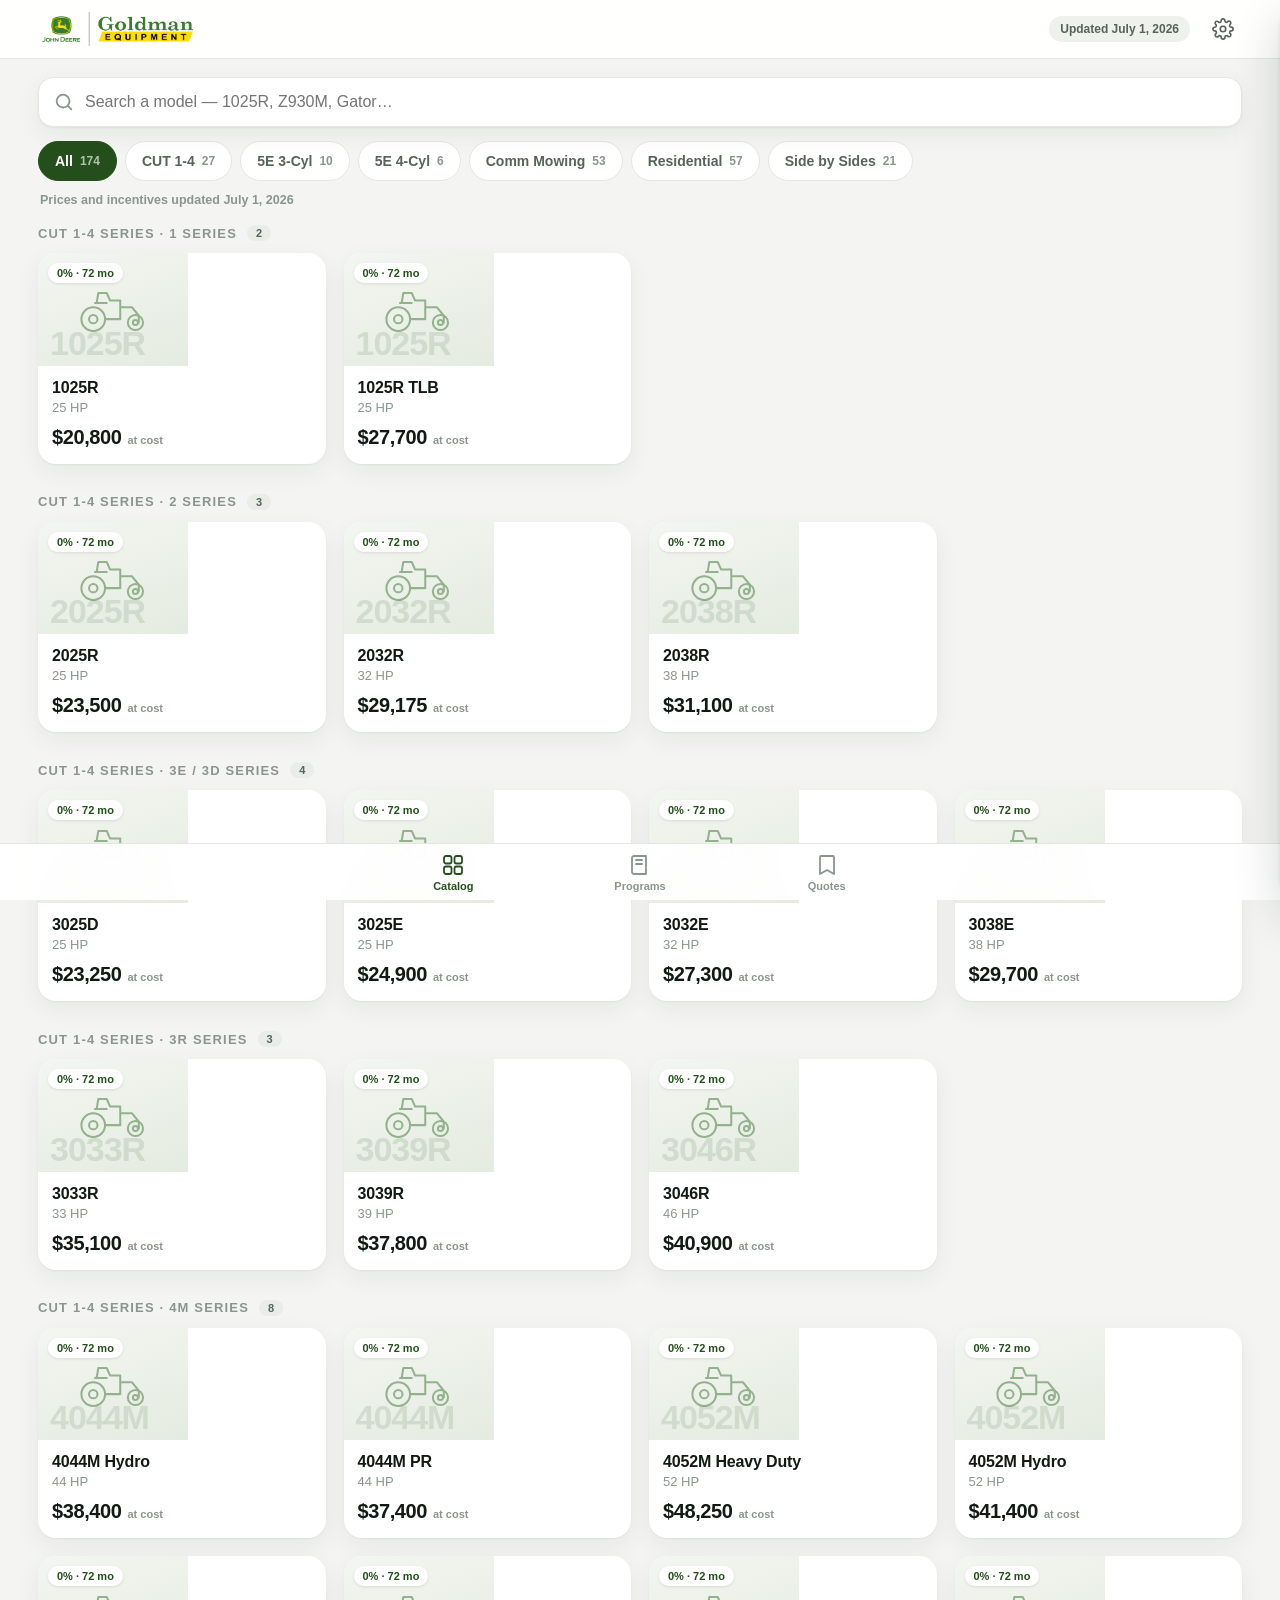
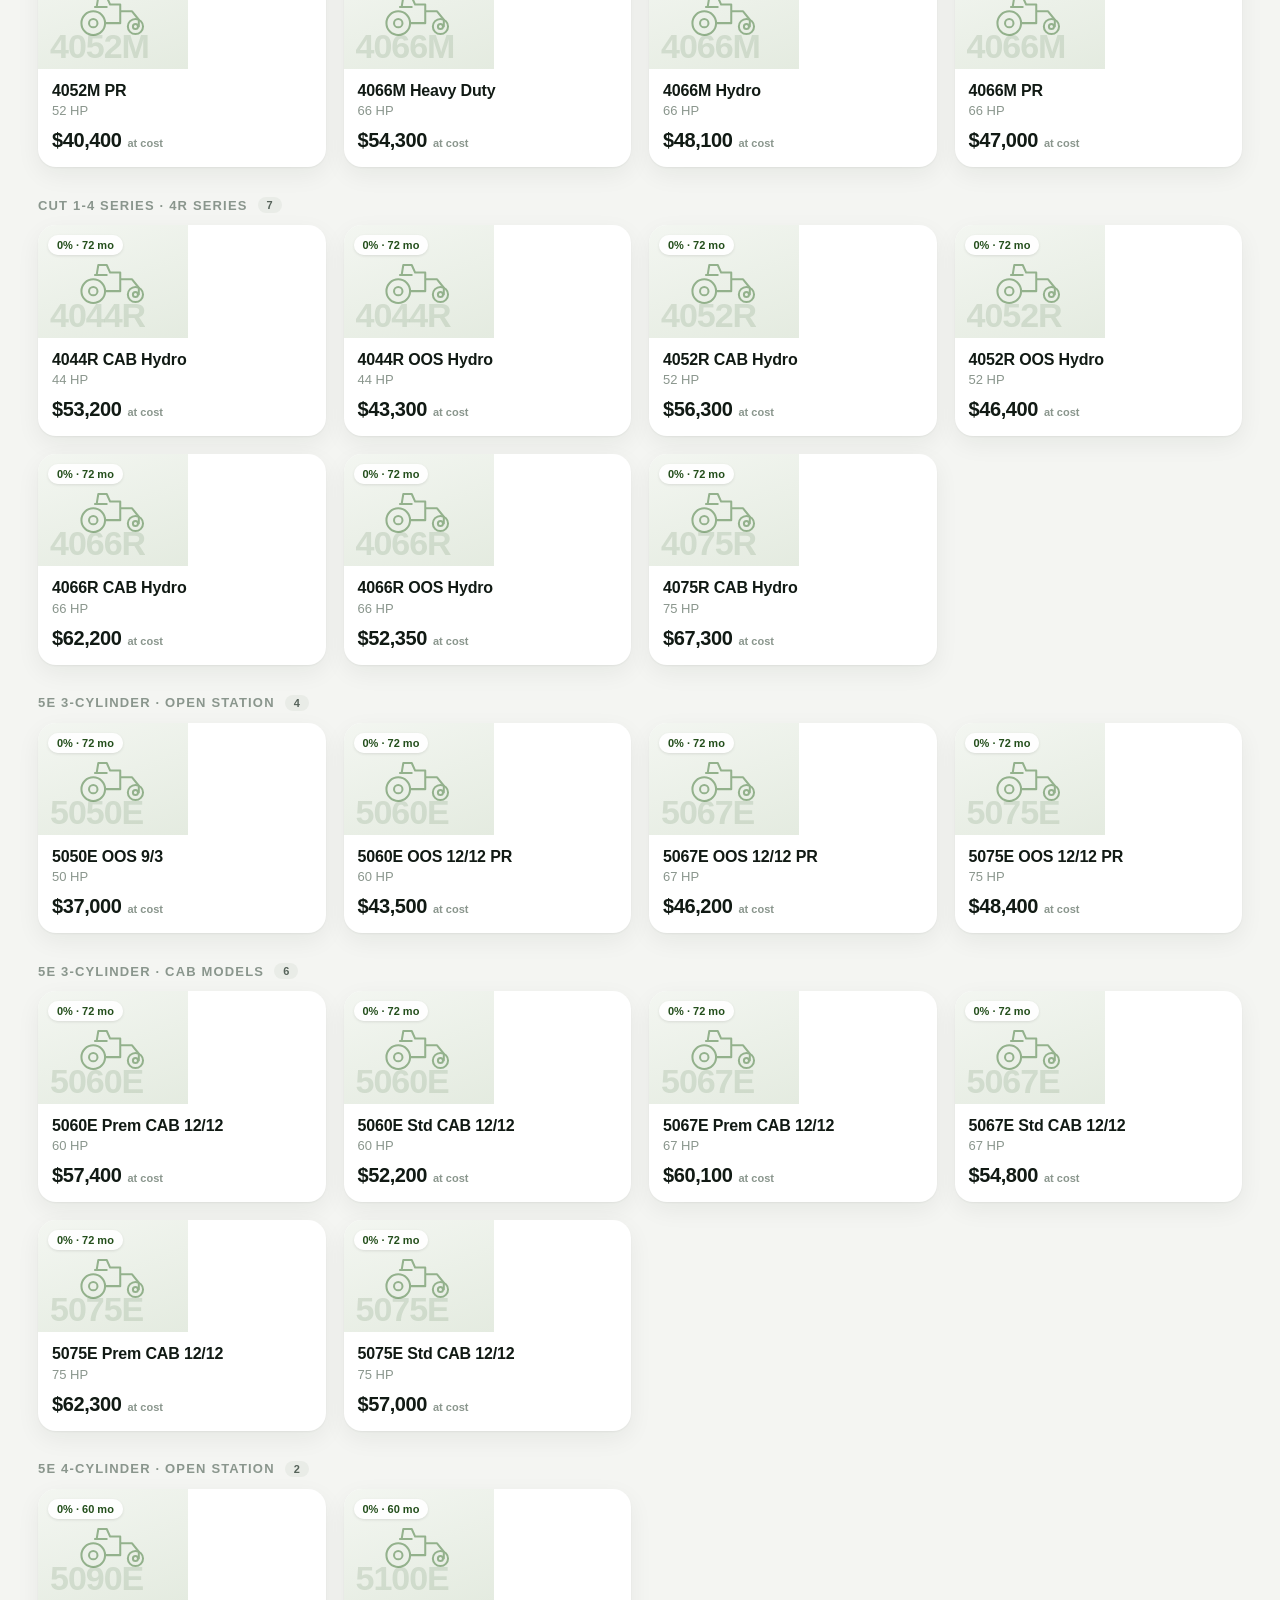
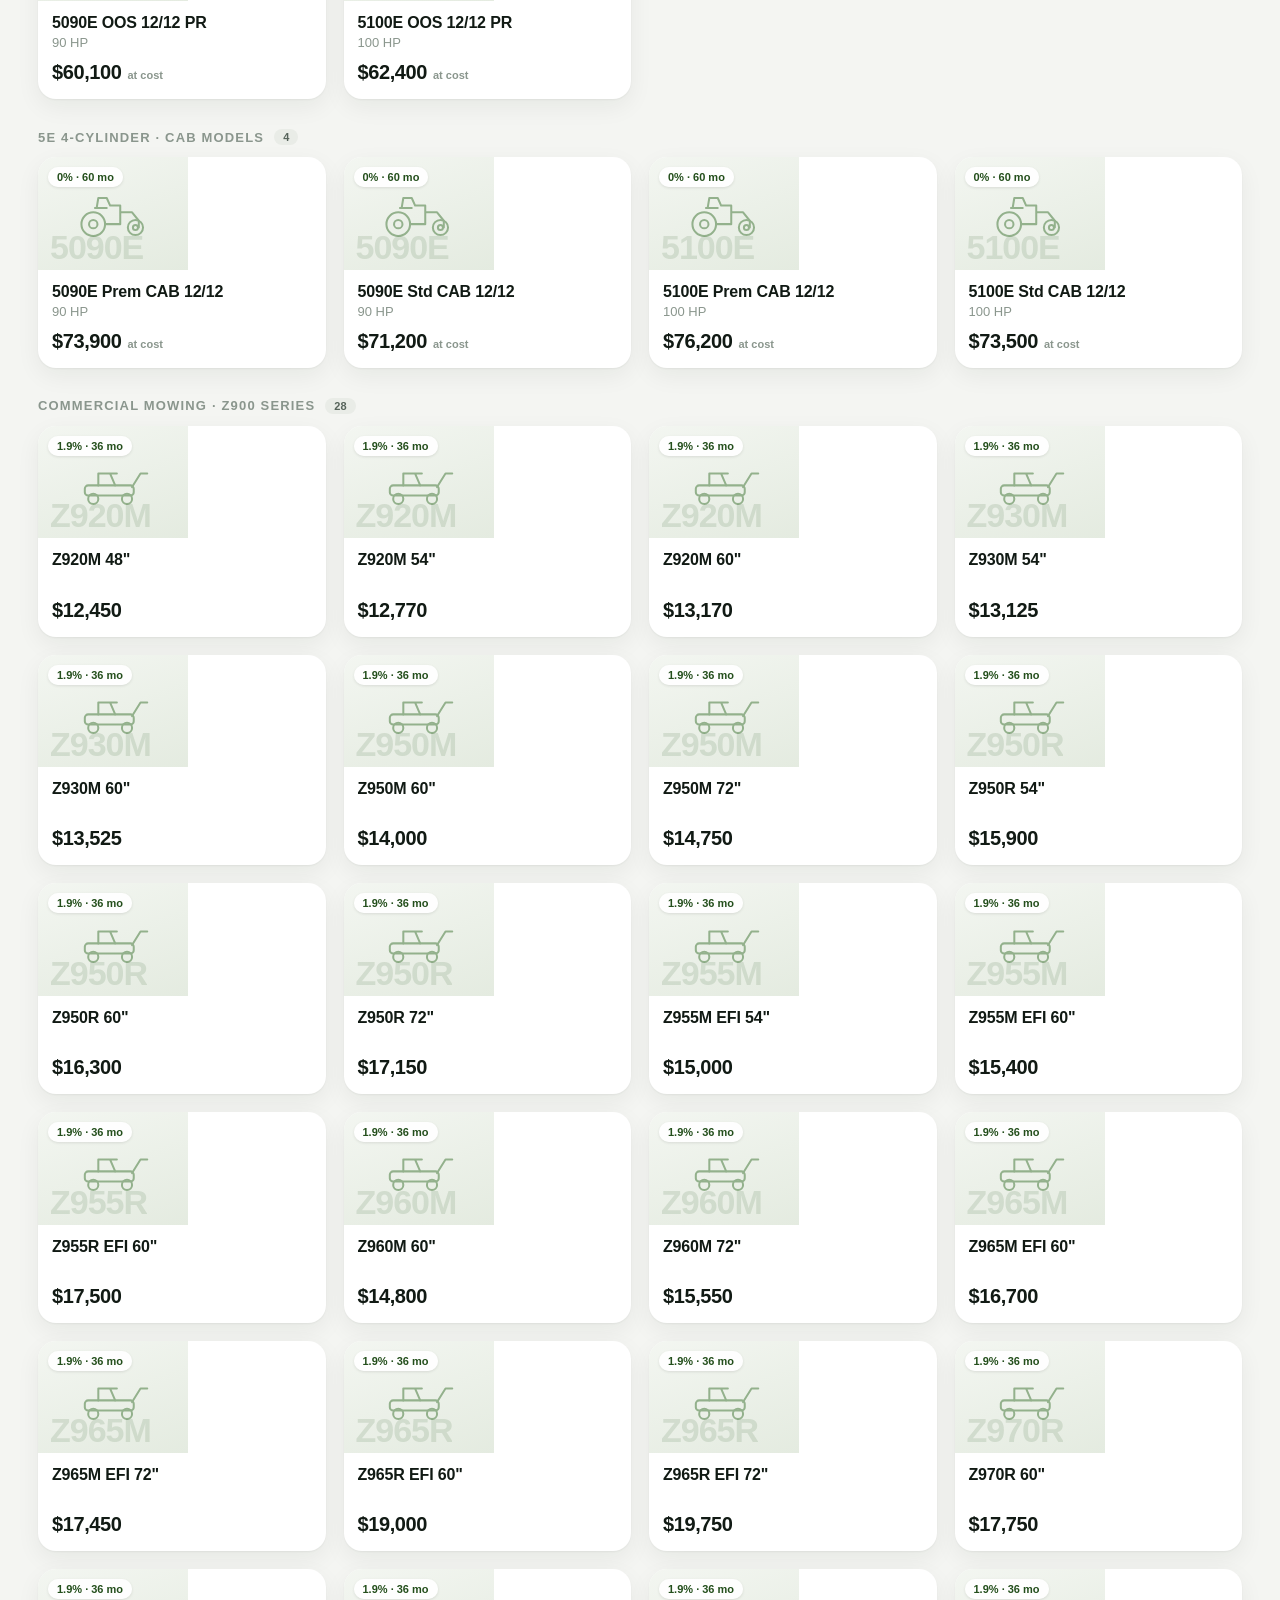
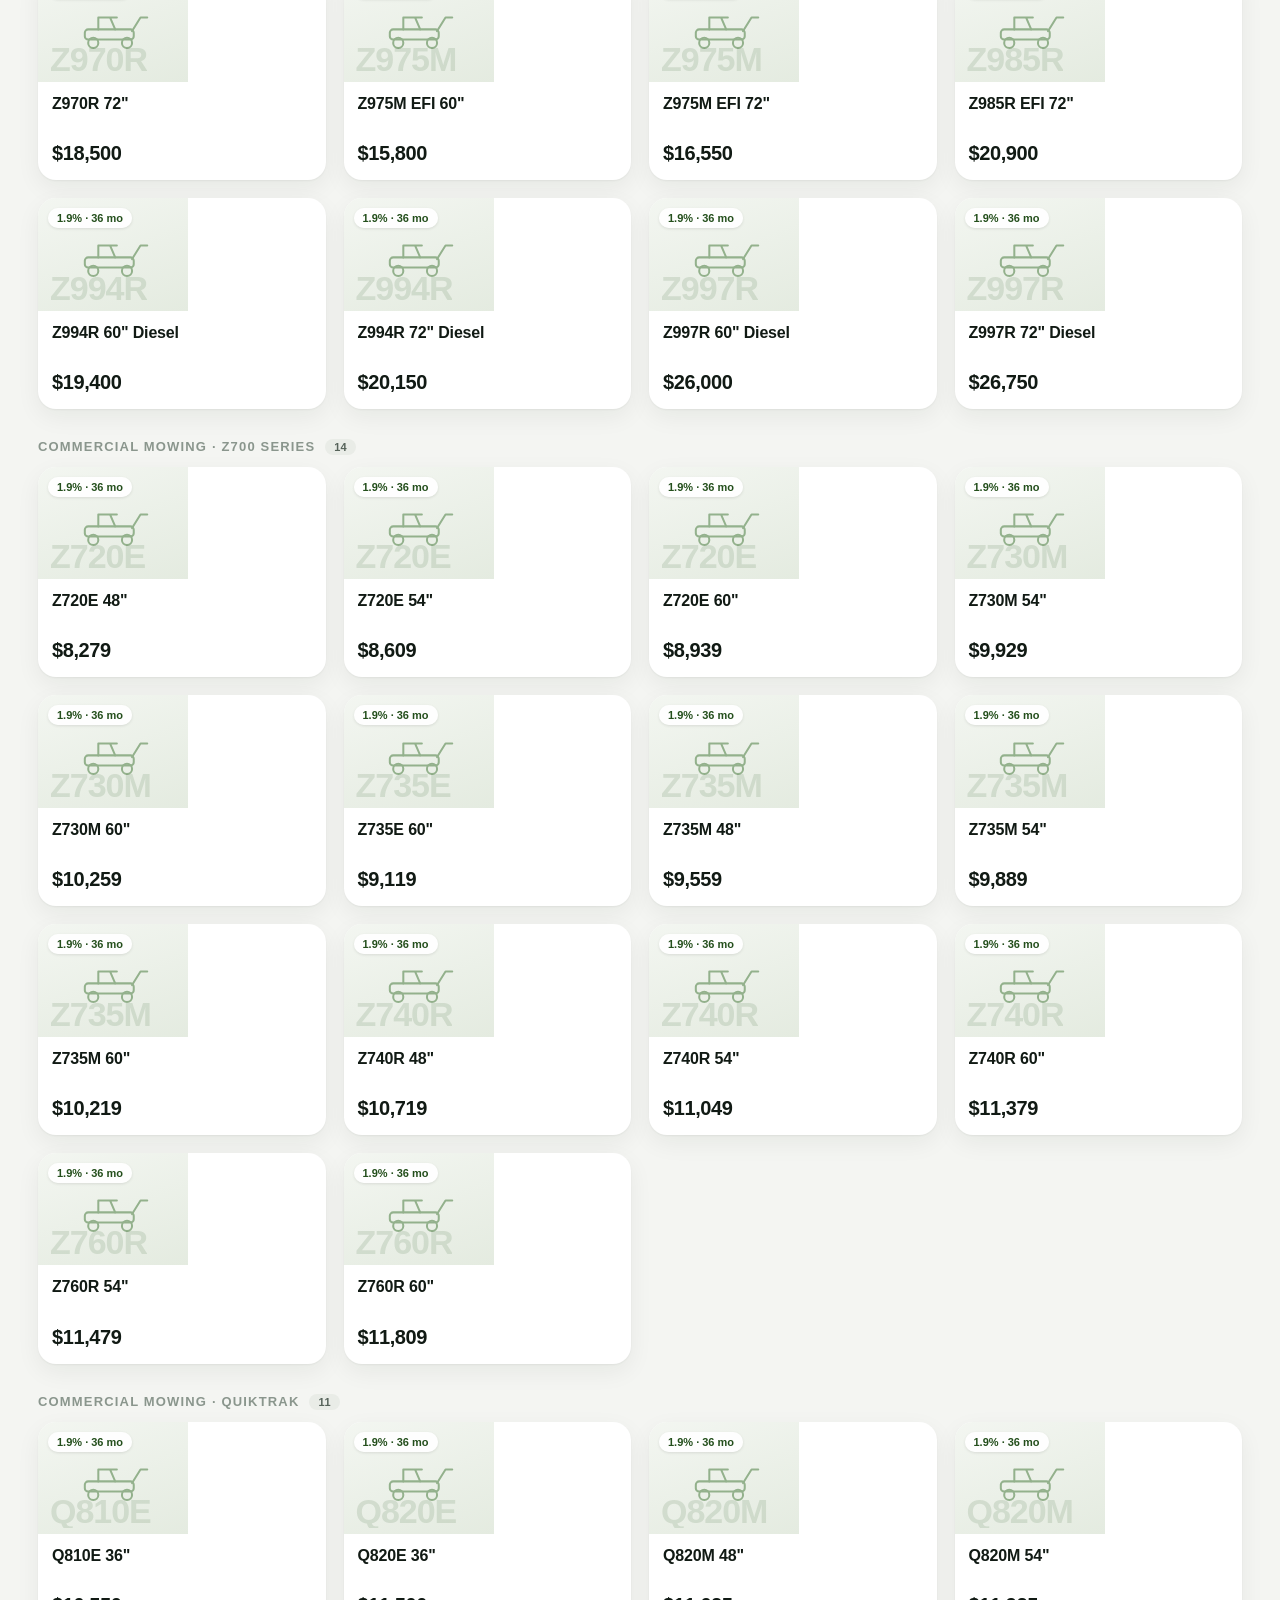
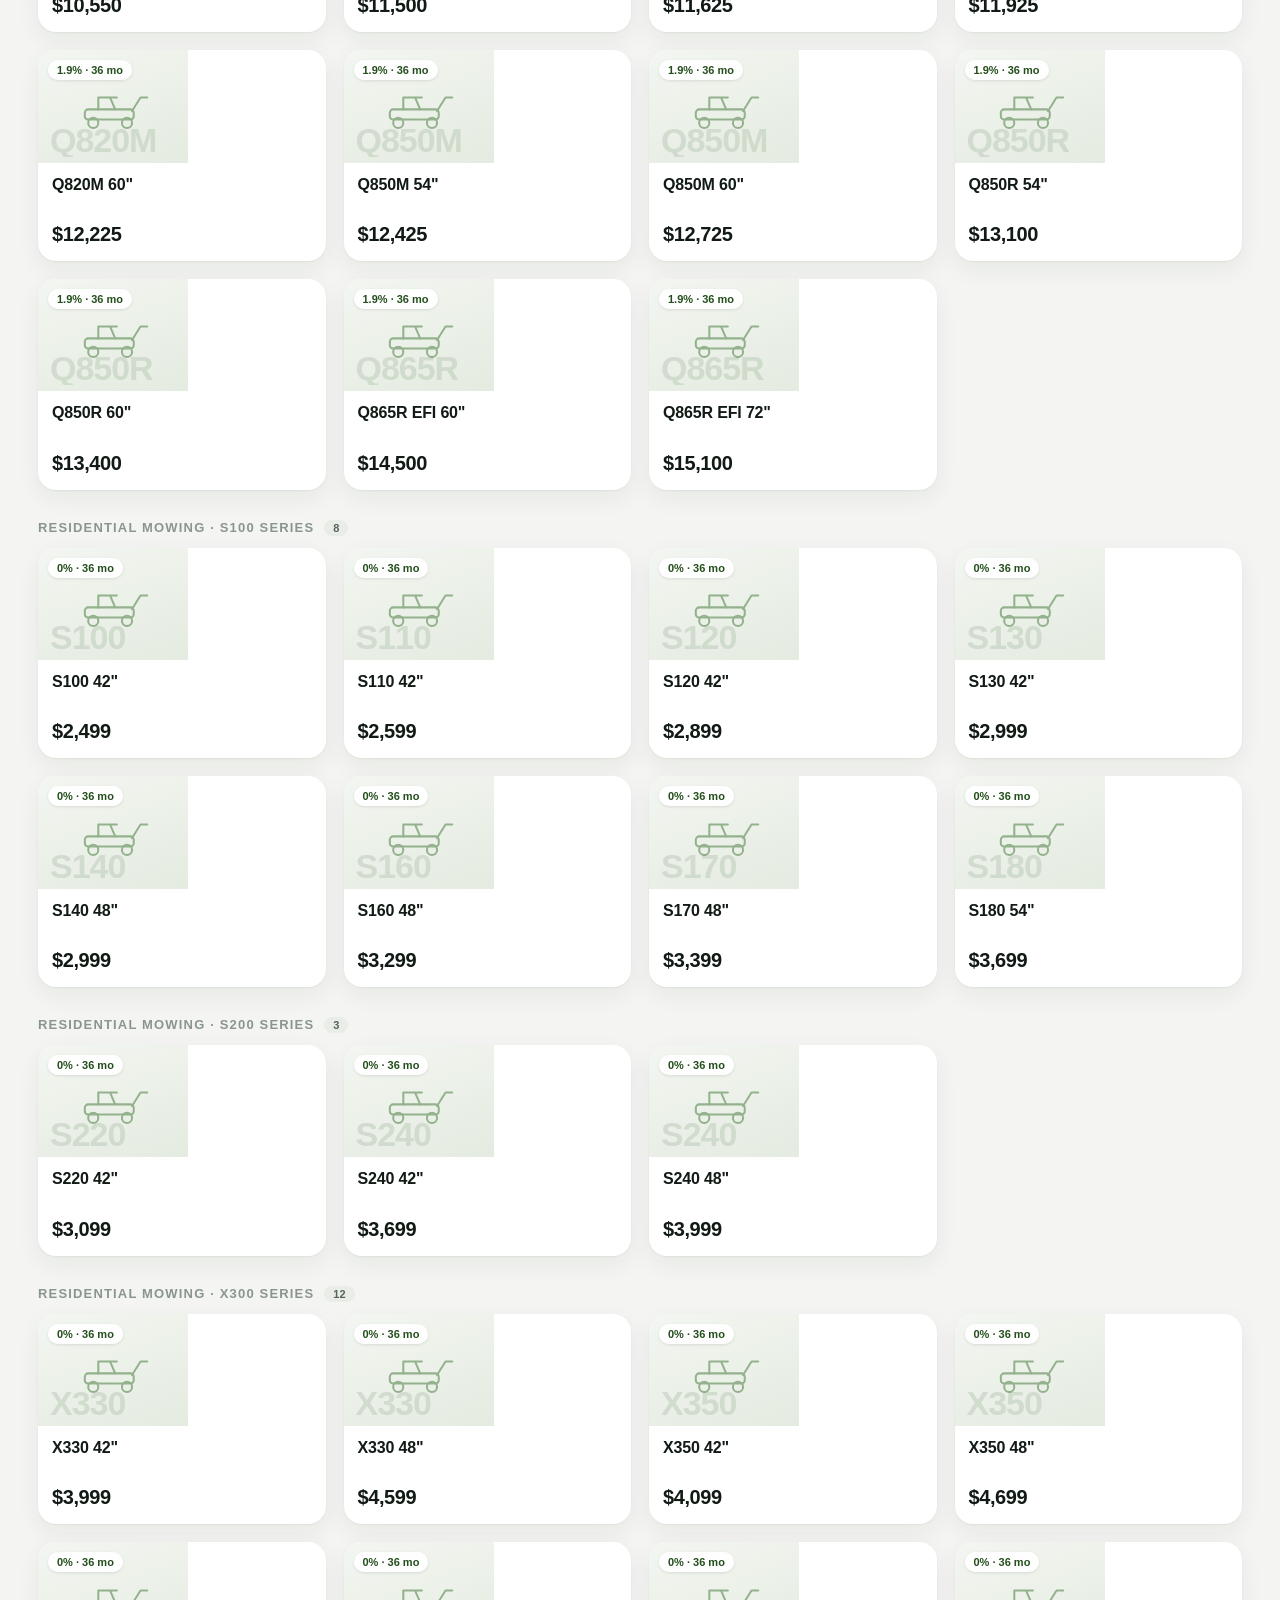
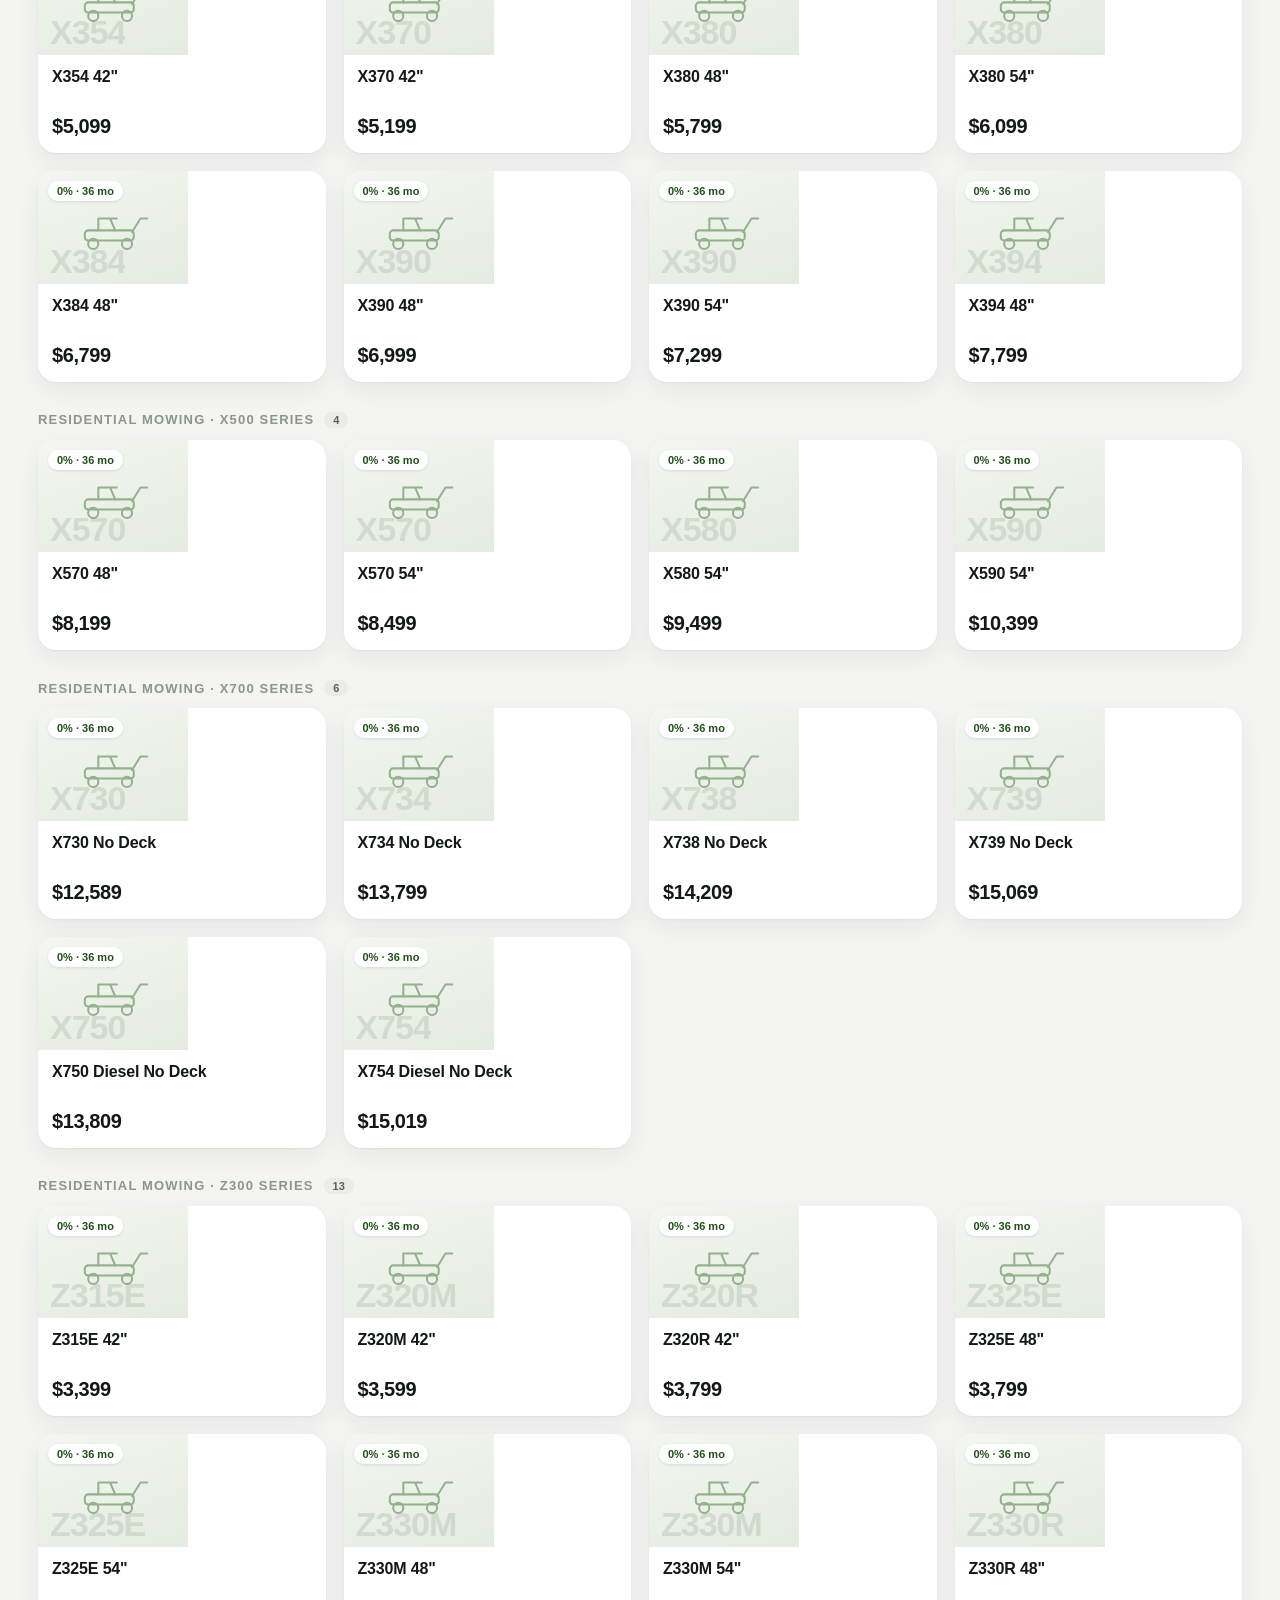
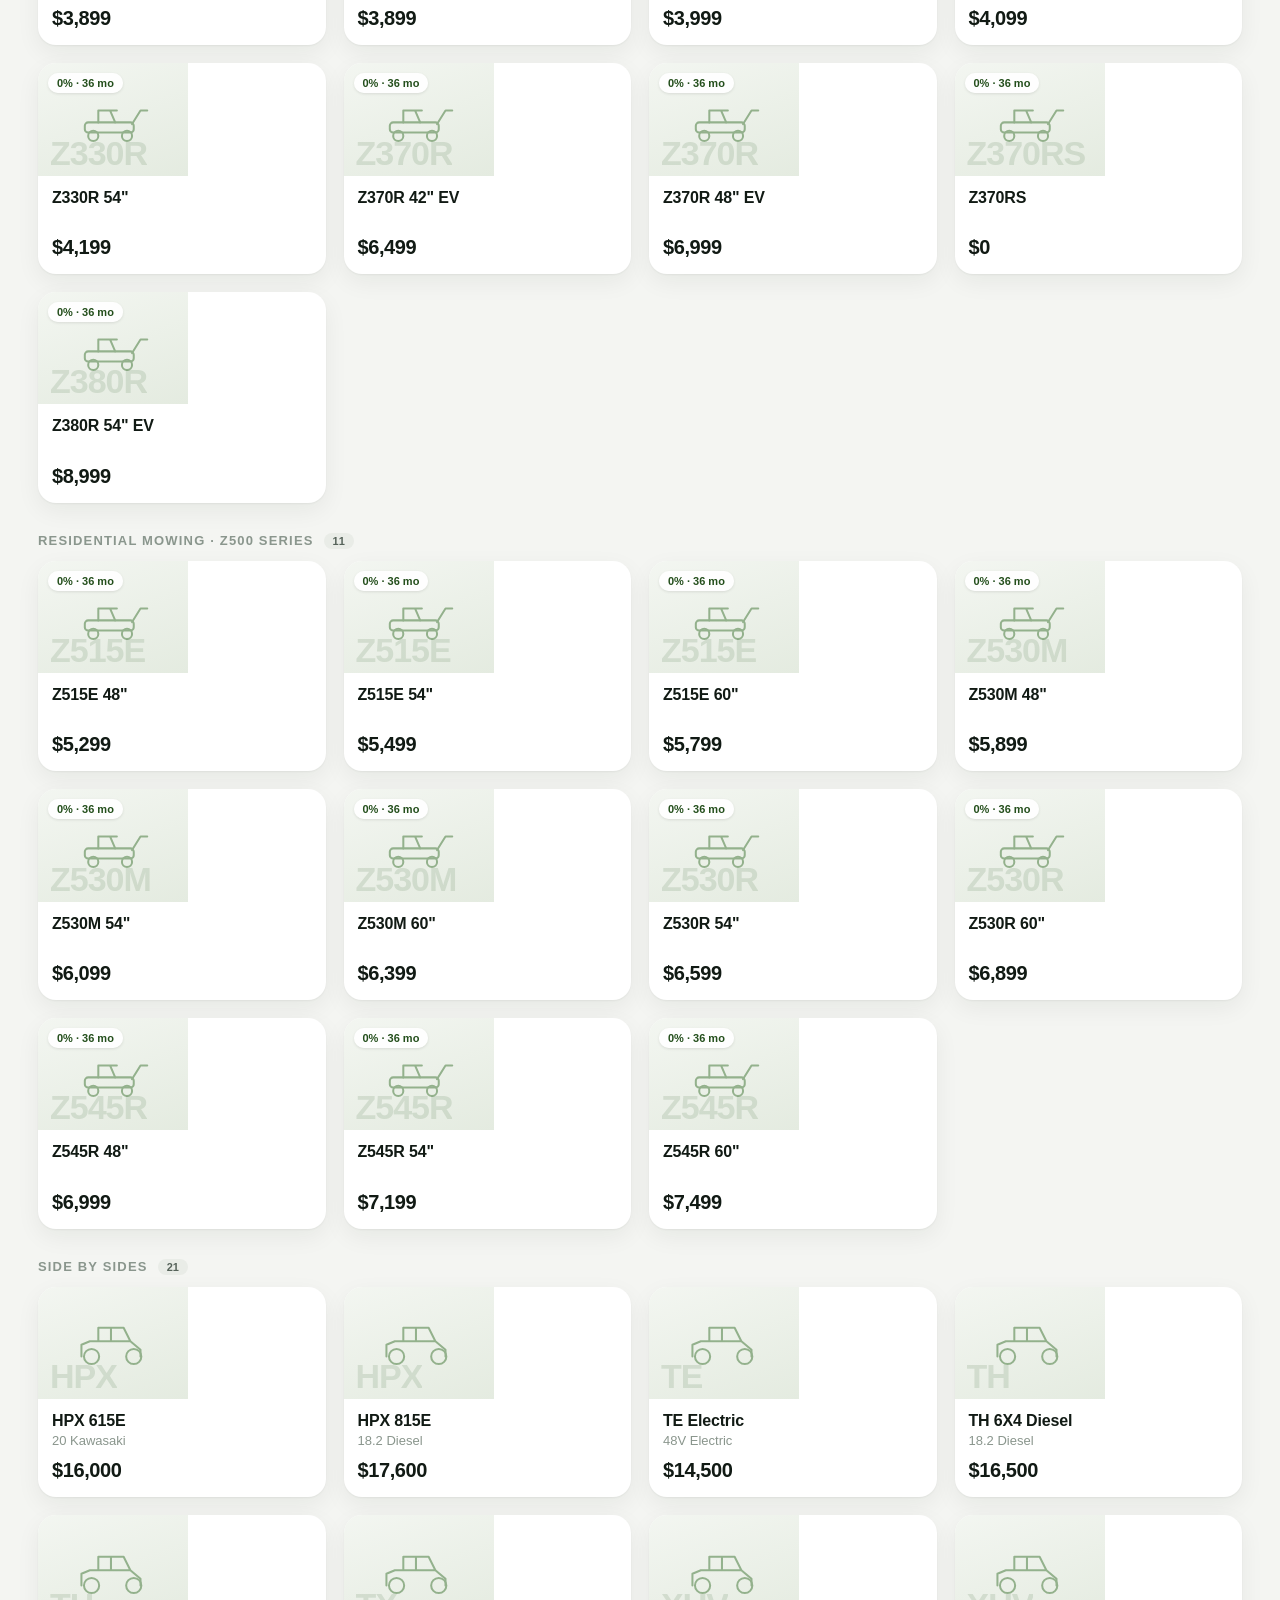
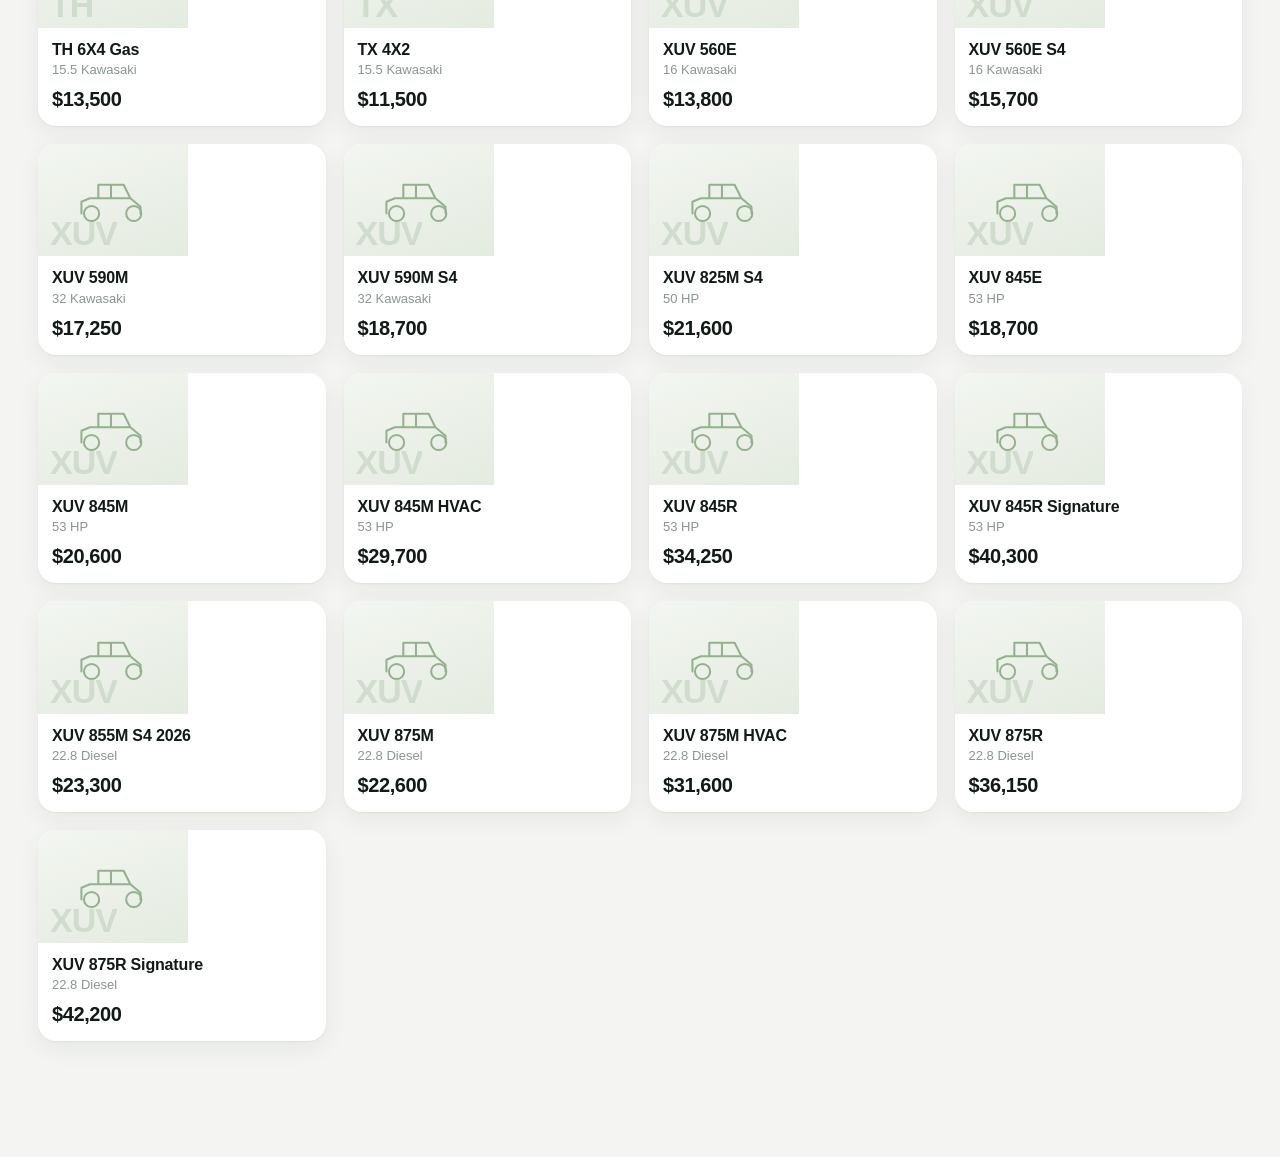
==== app/index.html @ 62f749c5 "Add files via upload" ====
<!DOCTYPE html>
<html lang="en">
<head>
<meta charset="UTF-8">
<meta name="viewport" content="width=device-width,initial-scale=1,viewport-fit=cover">
<meta name="theme-color" content="#ffffff">
<meta name="apple-mobile-web-app-capable" content="yes">
<meta name="mobile-web-app-capable" content="yes">
<meta name="apple-mobile-web-app-status-bar-style" content="default">
<meta name="apple-mobile-web-app-title" content="Goldman">
<title>Goldman Equipment</title>
<link rel="manifest" href="./manifest.json">
<link rel="apple-touch-icon" href="./apple-touch-icon.png">
<link rel="icon" type="image/png" sizes="192x192" href="./icon-192.png">
<style>
:root{
  --bg:#f4f5f2; --card:#fff; --ink:#111a14; --ink2:#56635a; --ink3:#8a968d; --line:#e3e7e1;
  --green:#367C2B; --green-d:#244f1c; --green-t:#eaf3e7; --yellow:#FFDE00; --money:#1d7a38;
  --warn:#a55b00; --warn-t:#fff4e0; --bad:#b3261e; --bad-t:#fde9e7;
  --r:18px; --sh:0 1px 2px rgba(17,26,20,.05),0 8px 24px rgba(17,26,20,.06);
  --sh2:0 2px 4px rgba(17,26,20,.08),0 18px 48px rgba(17,26,20,.18);
  --safe-b:env(safe-area-inset-bottom,0px); --safe-t:env(safe-area-inset-top,0px);
}
*{box-sizing:border-box;-webkit-tap-highlight-color:transparent}
html,body{margin:0;background:var(--bg);color:var(--ink);font-family:-apple-system,BlinkMacSystemFont,"SF Pro Text","Inter","Segoe UI",Roboto,Helvetica,Arial,sans-serif;-webkit-font-smoothing:antialiased;font-size:16px}
button{font:inherit;color:inherit;cursor:pointer;border:0;background:none;padding:0}
input,select{font:inherit;color:inherit}
img{display:block;max-width:100%}
.hidden{display:none!important}

/* ---------- header ---------- */
.top{position:sticky;top:0;z-index:20;background:rgba(255,255,255,.92);backdrop-filter:saturate(1.4) blur(14px);-webkit-backdrop-filter:saturate(1.4) blur(14px);border-bottom:1px solid var(--line);padding-top:var(--safe-t)}
.top-in{max-width:1240px;margin:0 auto;display:flex;align-items:center;gap:14px;padding:10px 18px}
.logo{height:34px;width:auto}
.top-sp{flex:1}
.upd{font-size:12.5px;color:var(--ink3);font-weight:600;margin:-2px 2px 18px}
.pill{font-size:12px;font-weight:600;color:var(--ink2);background:#eef1ec;border-radius:999px;padding:6px 11px;white-space:nowrap}
.ibtn{width:38px;height:38px;border-radius:12px;display:grid;place-items:center;color:var(--ink2)}
.ibtn:active{background:#eef1ec}
.ibtn svg{width:22px;height:22px}
.ibtn.on{background:var(--green-t);color:var(--green-d)}

/* ---------- toolbar ---------- */
.wrap{max-width:1240px;margin:0 auto;padding:0 18px}
.search{position:relative;margin:18px 0 12px}
.search input{width:100%;height:50px;border-radius:15px;border:1px solid var(--line);background:#fff;padding:0 16px 0 46px;font-size:16px;outline:none;box-shadow:var(--sh)}
.search input:focus{border-color:var(--green);box-shadow:0 0 0 3px rgba(54,124,43,.14)}
.search svg{position:absolute;left:15px;top:14px;width:22px;height:22px;color:var(--ink3)}
.chips{display:flex;gap:8px;overflow-x:auto;padding:2px 0 14px;scrollbar-width:none;-webkit-overflow-scrolling:touch}
.chips::-webkit-scrollbar{display:none}
.chip{flex:none;height:40px;padding:0 16px;border-radius:999px;background:#fff;border:1px solid var(--line);font-weight:600;font-size:14px;color:var(--ink2);display:flex;align-items:center;gap:7px}
.chip b{font-weight:600;color:var(--ink3);font-size:12px}
.chip.on{background:var(--green-d);border-color:var(--green-d);color:#fff}
.chip.on b{color:rgba(255,255,255,.65)}

/* ---------- catalog ---------- */
.sec{margin:6px 0 30px}
.sec h2{margin:0 0 12px;font-size:13px;letter-spacing:.09em;text-transform:uppercase;color:var(--ink3);font-weight:700;display:flex;align-items:center;gap:10px}
.sec h2 i{font-style:normal;background:#e9ece7;color:var(--ink2);border-radius:999px;padding:2px 9px;font-size:11px;letter-spacing:0}
.grid{display:grid;gap:14px;grid-template-columns:repeat(2,minmax(0,1fr))}
@media(min-width:720px){.grid{grid-template-columns:repeat(3,minmax(0,1fr));gap:18px}}
@media(min-width:1040px){.grid{grid-template-columns:repeat(4,minmax(0,1fr))}}
.card{background:var(--card);border-radius:var(--r);box-shadow:var(--sh);overflow:hidden;text-align:left;display:flex;flex-direction:column;transition:transform .15s ease,box-shadow .15s ease;position:relative}
.card:active{transform:scale(.985)}
@media(hover:hover){.card:hover{transform:translateY(-3px);box-shadow:var(--sh2)}}
.ph{aspect-ratio:4/3;background:linear-gradient(160deg,#f3f6f1,#e4ebe0);position:relative;display:grid;place-items:center;overflow:hidden}
.ph img{width:100%;height:100%;object-fit:contain;padding:8px;background:#fff}
.ph.cover img{object-fit:cover;padding:0}
.ph .mono{position:absolute;left:12px;bottom:6px;font-size:34px;font-weight:800;letter-spacing:-.03em;color:rgba(36,79,28,.12);line-height:1;max-width:90%;overflow:hidden;white-space:nowrap}
.ph svg.ico{width:54%;max-width:150px;height:auto;opacity:.95}
.badge{position:absolute;top:10px;left:10px;background:rgba(255,255,255,.94);color:var(--green-d);font-size:11px;font-weight:700;border-radius:999px;padding:4px 9px;box-shadow:0 1px 3px rgba(0,0,0,.1)}
.cbody{padding:12px 14px 15px}
.cname{font-weight:700;font-size:16px;letter-spacing:-.01em;line-height:1.2}
.cspec{color:var(--ink3);font-size:13px;margin-top:3px;min-height:17px}
.cprice{margin-top:9px;font-size:20px;font-weight:800;letter-spacing:-.02em}
.cprice small{font-size:11px;font-weight:600;color:var(--ink3);letter-spacing:0;margin-left:6px}
.empty{padding:60px 0;text-align:center;color:var(--ink3)}
.cam{position:absolute;right:10px;top:10px;width:34px;height:34px;border-radius:11px;background:var(--green-d);color:#fff;display:grid;place-items:center;box-shadow:0 2px 6px rgba(0,0,0,.25)}
.cam svg{width:18px;height:18px}

/* ---------- bottom nav ---------- */
.nav{position:fixed;left:0;right:0;bottom:0;z-index:30;background:rgba(255,255,255,.94);backdrop-filter:blur(14px);-webkit-backdrop-filter:blur(14px);border-top:1px solid var(--line);padding-bottom:var(--safe-b)}
.nav-in{max-width:560px;margin:0 auto;display:flex}
.nav button{flex:1;padding:9px 0 8px;display:flex;flex-direction:column;align-items:center;gap:3px;font-size:11px;font-weight:700;color:var(--ink3)}
.nav button svg{width:24px;height:24px}
.nav button.on{color:var(--green-d)}
main{padding-bottom:calc(86px + var(--safe-b))}

/* ---------- drawer ---------- */
.scrim{position:fixed;inset:0;background:rgba(10,18,12,.45);z-index:40;opacity:0;pointer-events:none;transition:opacity .22s}
.scrim.on{opacity:1;pointer-events:auto}
.drawer{position:fixed;z-index:41;background:var(--bg);display:flex;flex-direction:column;transition:transform .28s cubic-bezier(.2,.8,.2,1);
  left:0;right:0;bottom:0;top:0;transform:translateY(100%)}
.drawer.on{transform:none}
@media(min-width:900px){.drawer{left:auto;width:640px;border-radius:24px 0 0 24px;box-shadow:var(--sh2);transform:translateX(100%)}}
.dhead{display:flex;align-items:center;gap:10px;padding:calc(10px + var(--safe-t)) 14px 10px;background:#fff;border-bottom:1px solid var(--line)}
.dhead h3{margin:0;font-size:17px;font-weight:700;flex:1;letter-spacing:-.01em;overflow:hidden;text-overflow:ellipsis;white-space:nowrap}
.dscroll{flex:1;overflow-y:auto;-webkit-overflow-scrolling:touch;padding:0 0 calc(130px + var(--safe-b))}
.hero{background:#fff;aspect-ratio:16/10;position:relative;display:grid;place-items:center;max-height:340px;width:100%}
.hero img{width:100%;height:100%;object-fit:contain;padding:12px}
.hero svg.ico{width:42%;max-width:200px}
.hero .mono{position:absolute;left:18px;bottom:10px;font-size:54px;font-weight:800;letter-spacing:-.03em;color:rgba(36,79,28,.1)}
.hero.ph{background:linear-gradient(160deg,#f3f6f1,#e1e9dd)}
.hpad{padding:18px 18px 0}
.title{font-size:28px;font-weight:800;letter-spacing:-.025em;margin:0;line-height:1.1}
.sub{color:var(--ink2);font-size:14px;margin-top:6px}
.blk{background:#fff;border-radius:var(--r);box-shadow:var(--sh);margin:14px 14px 0;padding:16px}
.blk h4{margin:0 0 12px;font-size:12px;letter-spacing:.09em;text-transform:uppercase;color:var(--ink3);font-weight:700}
.row{display:flex;align-items:center;gap:12px;padding:11px 0;border-top:1px solid var(--line)}
.row:first-of-type{border-top:0;padding-top:2px}
.row .grow{flex:1;min-width:0}
.row .lbl{font-weight:600;font-size:15px}
.row .note{font-size:12.5px;color:var(--ink2);margin-top:2px;line-height:1.35}
.row .warnx{font-size:12px;color:var(--warn);margin-top:2px;font-weight:600}
.amt{font-weight:800;color:var(--money);font-size:16px;white-space:nowrap}
.tog{width:50px;height:30px;border-radius:999px;background:#d3d8d2;position:relative;flex:none;transition:.18s}
.tog::after{content:"";position:absolute;left:3px;top:3px;width:24px;height:24px;border-radius:50%;background:#fff;box-shadow:0 1px 3px rgba(0,0,0,.25);transition:.18s}
.tog.on{background:var(--green)}
.tog.on::after{left:23px}
.field{display:flex;gap:10px}
.field label{flex:1;display:block;font-size:12px;font-weight:700;color:var(--ink3);letter-spacing:.05em;text-transform:uppercase}
.field input{color:var(--ink);margin-top:6px;width:100%;height:48px;border:1px solid var(--line);border-radius:13px;padding:0 13px;font-size:18px;font-weight:700;background:#fafbfa;outline:none}
.field input:focus{border-color:var(--green);background:#fff}
.hint{font-size:12.5px;color:var(--ink3);margin-top:8px;line-height:1.4}
.seg{display:flex;gap:8px;margin-top:6px}
.seg button{flex:1;border:1.5px solid var(--line);border-radius:13px;padding:10px 8px;font-weight:700;font-size:14px;background:#fff;color:var(--ink2);line-height:1.25}
.seg button small{display:block;font-weight:700;font-size:15px;color:var(--money);margin-top:2px}
.seg button.on{border-color:var(--green);background:var(--green-t);color:var(--green-d)}
.seg button.off{opacity:.45}
.cmodel{font-size:13px;font-weight:700;margin-top:12px;color:var(--ink2)}
.exp{border-radius:12px;padding:10px 12px;font-size:13px;font-weight:600;margin:14px 14px 0}
.exp.ok{background:var(--green-t);color:var(--green-d)}
.exp.soon{background:var(--warn-t);color:var(--warn)}
.exp.bad{background:var(--bad-t);color:var(--bad)}
.pay{display:grid;gap:10px;grid-template-columns:1fr 1fr}
.pbox{border:1.5px solid var(--line);border-radius:15px;padding:13px}
.pbox.lead{background:var(--green-d);border-color:var(--green-d);color:#fff}
.pbox .l{font-size:11px;font-weight:700;letter-spacing:.07em;text-transform:uppercase;opacity:.75}
.pbox .r{font-size:13px;font-weight:600;margin-top:5px;opacity:.9}
.pbox .p{font-size:28px;font-weight:800;letter-spacing:-.03em;margin-top:2px}
.pbox .p small{font-size:13px;font-weight:600;opacity:.8;letter-spacing:0}
.pbox .t{display:inline-block;margin-top:6px;font-size:10.5px;font-weight:800;letter-spacing:.06em;border-radius:6px;padding:3px 7px;background:rgba(255,255,255,.18)}
.pbox:not(.lead) .t{background:#eef1ec;color:var(--ink2)}
.note-box{background:#f5f7f4;border-radius:13px;padding:12px 13px;font-size:13.5px;line-height:1.45;color:var(--ink2)}
.sum{font-size:13.5px;color:var(--ink2);margin-top:12px;line-height:1.55}
.sum b{color:var(--ink)}
.sum .g{color:var(--money);font-weight:700}

/* attachments */
.afilters{display:flex;gap:7px;overflow-x:auto;margin:0 -16px 12px;padding:0 16px;scrollbar-width:none}
.afilters::-webkit-scrollbar{display:none}
.afilters .chip{height:34px;font-size:13px;padding:0 13px}
.ahead{font-size:12px;font-weight:700;letter-spacing:.08em;text-transform:uppercase;color:var(--ink3);margin:18px 0 9px}
.ahead:first-of-type{margin-top:4px}
.agrid{display:grid;grid-template-columns:repeat(2,minmax(0,1fr));gap:10px}
@media(min-width:420px){.agrid{grid-template-columns:repeat(3,minmax(0,1fr))}}
.att{background:#fff;border:1.5px solid var(--line);border-radius:15px;overflow:hidden;text-align:left;position:relative;display:flex;flex-direction:column}
.att.on{border-color:var(--green);box-shadow:0 0 0 3px rgba(54,124,43,.15)}
.att .ph{aspect-ratio:1/1}
.att .ph .mono{font-size:22px;bottom:4px;left:8px}
.att .ph svg.ico{width:44%}
.att .ab{padding:8px 10px 10px}
.att .an{font-weight:700;font-size:13.5px;line-height:1.2}
.att .ad{font-size:12px;color:var(--ink3);margin-top:2px;line-height:1.25}
.att .ap{font-weight:800;font-size:14.5px;margin-top:6px}
.att .bn{display:inline-block;margin-left:5px;font-size:10px;font-weight:800;color:var(--green-d);background:var(--green-t);border-radius:5px;padding:2px 5px;vertical-align:1px}
.att .tick{position:absolute;right:8px;top:8px;width:26px;height:26px;border-radius:50%;background:#fff;border:1.5px solid #cfd6cd;display:grid;place-items:center;color:#fff;font-weight:800;font-size:14px}
.att.on .tick{background:var(--green);border-color:var(--green)}
.brand{position:absolute;left:8px;top:8px;font-size:10px;font-weight:800;letter-spacing:.05em;border-radius:6px;padding:3px 6px;background:rgba(255,255,255,.95);color:var(--ink2);box-shadow:0 1px 2px rgba(0,0,0,.1)}
.btn{height:50px;border-radius:14px;font-weight:700;font-size:16px;padding:0 20px;display:inline-flex;align-items:center;justify-content:center;gap:8px}
.btn.pri{background:var(--green-d);color:#fff}
.btn.sec{background:#eef1ec;color:var(--green-d)}
.btn.ghost{border:1.5px solid var(--line);background:#fff;color:var(--ink2)}
.btn.blk100{width:100%}
.btn.sm{height:40px;font-size:14px;border-radius:11px;padding:0 14px}
.btn.danger{background:var(--bad-t);color:var(--bad)}

/* sticky quote bar */
.bar{position:absolute;left:0;right:0;bottom:0;background:rgba(255,255,255,.96);backdrop-filter:blur(14px);-webkit-backdrop-filter:blur(14px);border-top:1px solid var(--line);padding:12px 16px calc(12px + var(--safe-b));display:flex;align-items:center;gap:14px;z-index:3}
.bar .tt{flex:1;min-width:0}
.bar .a{font-size:12px;color:var(--ink3);font-weight:600}
.bar .b{font-size:22px;font-weight:800;letter-spacing:-.02em;line-height:1.15}
.bar .b small{font-size:13px;color:var(--ink2);font-weight:600;letter-spacing:0}

/* lists on other tabs */
.page{padding-top:20px}
.page h1{font-size:30px;font-weight:800;letter-spacing:-.03em;margin:0 0 4px}
.page p.lead{margin:0 0 20px;color:var(--ink2)}
.lcard{background:#fff;border-radius:var(--r);box-shadow:var(--sh);padding:16px 18px;margin-bottom:12px}
.lcard h5{margin:0 0 4px;font-size:16px;font-weight:700}
.lcard .m{font-size:12.5px;color:var(--ink3);font-weight:600;margin-bottom:7px}
.lcard p{margin:0;font-size:14.5px;line-height:1.5;color:var(--ink2)}
.tagx{display:inline-block;font-size:11px;font-weight:800;border-radius:7px;padding:3px 8px;margin-right:6px}
.tagx.ok{background:var(--green-t);color:var(--green-d)}.tagx.soon{background:var(--warn-t);color:var(--warn)}.tagx.bad{background:var(--bad-t);color:var(--bad)}
.two{display:grid;gap:12px;grid-template-columns:1fr}
@media(min-width:800px){.two{grid-template-columns:1fr 1fr}}

/* sheets */
.sheet{position:fixed;inset:0;z-index:60;display:flex;align-items:flex-end;justify-content:center;background:rgba(10,18,12,.5)}
.sheet-in{background:var(--bg);width:100%;max-width:640px;max-height:92vh;overflow-y:auto;border-radius:24px 24px 0 0;padding:18px 16px calc(20px + var(--safe-b))}
@media(min-width:720px){.sheet{align-items:center}.sheet-in{border-radius:24px}}
.sheet h3{margin:2px 4px 14px;font-size:20px;font-weight:800;letter-spacing:-.02em}
.sheet input[type=text],.sheet input[type=password],.sheet input[type=tel],.sheet input[type=email],.sheet select{width:100%;height:48px;border:1px solid var(--line);border-radius:13px;padding:0 13px;font-size:16px;background:#fff;outline:none;margin-bottom:10px}
.qrow{display:flex;justify-content:space-between;gap:12px;padding:8px 0;font-size:15px;border-top:1px solid var(--line)}
.qrow:first-child{border-top:0}
.qrow span:last-child{font-weight:700;text-align:right}
.qrow.big{font-size:17px;font-weight:800}
.toast{position:fixed;left:50%;bottom:calc(96px + var(--safe-b));transform:translateX(-50%) translateY(20px);background:#111a14;color:#fff;padding:11px 18px;border-radius:999px;font-size:14px;font-weight:600;z-index:90;opacity:0;pointer-events:none;transition:.22s;max-width:90vw;text-align:center}
.toast.on{opacity:1;transform:translateX(-50%)}
.banner{background:var(--green-t);color:var(--green-d);font-size:13px;font-weight:600;padding:9px 18px;text-align:center}
.banner.warn{background:var(--warn-t);color:var(--warn)}
.pubbar{position:fixed;left:12px;right:12px;bottom:calc(82px + var(--safe-b));z-index:35;background:#111a14;color:#fff;border-radius:16px;padding:11px 12px 11px 16px;display:flex;align-items:center;gap:12px;box-shadow:var(--sh2);max-width:560px;margin:0 auto}
.pubbar span{flex:1;font-size:14px;font-weight:600}
.pubbar .btn{height:38px;background:var(--yellow);color:#111a14;font-size:14px;border-radius:11px}
.chk{display:flex;align-items:center;gap:11px;padding:10px 4px;border-top:1px solid var(--line);font-size:15px}
.chk:first-of-type{border-top:0}
.chk .cb{width:24px;height:24px;border-radius:7px;border:1.8px solid #c5cdc3;display:grid;place-items:center;flex:none;color:#fff;font-weight:800;font-size:14px}
.chk.on .cb{background:var(--green);border-color:var(--green)}
.chk .th{width:40px;height:40px;border-radius:9px;background:#eef2ec;overflow:hidden;flex:none;display:grid;place-items:center;font-size:10px;font-weight:800;color:var(--green-d)}
.chk .th img{width:100%;height:100%;object-fit:cover}
.chk .tx{flex:1;min-width:0}
.chk .tx small{display:block;color:var(--ink3);font-size:12px}
.splash{height:70vh;display:grid;place-items:center;text-align:center;color:var(--ink2)}
@media(max-width:560px){.pill{display:none}}
@media print{.top,.nav,.drawer,.scrim{display:none}}
</style>
</head>
<body>
<div class="top"><div class="top-in">
  <img class="logo" src="./logo.png" alt="John Deere · Goldman Equipment">
  <div class="top-sp"></div>
  <span class="pill" id="updPill">&nbsp;</span>
  <button class="ibtn" id="adminBtn" data-act="admin" aria-label="Manage">
    <svg viewBox="0 0 24 24" fill="none" stroke="currentColor" stroke-width="1.8" stroke-linecap="round" stroke-linejoin="round"><circle cx="12" cy="12" r="3"/><path d="M19.4 15a1.7 1.7 0 0 0 .3 1.8l.1.1a2 2 0 1 1-2.8 2.8l-.1-.1a1.7 1.7 0 0 0-1.8-.3 1.7 1.7 0 0 0-1 1.5V21a2 2 0 1 1-4 0v-.1a1.7 1.7 0 0 0-1.1-1.5 1.7 1.7 0 0 0-1.8.3l-.1.1a2 2 0 1 1-2.8-2.8l.1-.1a1.7 1.7 0 0 0 .3-1.8 1.7 1.7 0 0 0-1.5-1H3a2 2 0 1 1 0-4h.1a1.7 1.7 0 0 0 1.5-1.1 1.7 1.7 0 0 0-.3-1.8l-.1-.1a2 2 0 1 1 2.8-2.8l.1.1a1.7 1.7 0 0 0 1.8.3H9a1.7 1.7 0 0 0 1-1.5V3a2 2 0 1 1 4 0v.1a1.7 1.7 0 0 0 1 1.5 1.7 1.7 0 0 0 1.8-.3l.1-.1a2 2 0 1 1 2.8 2.8l-.1.1a1.7 1.7 0 0 0-.3 1.8V9a1.7 1.7 0 0 0 1.5 1H21a2 2 0 1 1 0 4h-.1a1.7 1.7 0 0 0-1.5 1z"/></svg>
  </button>
</div></div>
<div id="syncBanner" class="banner hidden"></div>
<main id="main"><div class="splash">Loading prices…</div></main>

<nav class="nav"><div class="nav-in">
  <button data-act="tab" data-tab="catalog" class="on" id="nv-catalog"><svg viewBox="0 0 24 24" fill="none" stroke="currentColor" stroke-width="1.8" stroke-linecap="round" stroke-linejoin="round"><rect x="3" y="3" width="7.5" height="7.5" rx="2"/><rect x="13.5" y="3" width="7.5" height="7.5" rx="2"/><rect x="3" y="13.5" width="7.5" height="7.5" rx="2"/><rect x="13.5" y="13.5" width="7.5" height="7.5" rx="2"/></svg>Catalog</button>
  <button data-act="tab" data-tab="ref" id="nv-ref"><svg viewBox="0 0 24 24" fill="none" stroke="currentColor" stroke-width="1.8" stroke-linecap="round" stroke-linejoin="round"><path d="M4 5a2 2 0 0 1 2-2h12v18H6a2 2 0 0 1-2-2z"/><path d="M8 7h6M8 11h6"/></svg>Programs</button>
  <button data-act="tab" data-tab="saved" id="nv-saved"><svg viewBox="0 0 24 24" fill="none" stroke="currentColor" stroke-width="1.8" stroke-linecap="round" stroke-linejoin="round"><path d="M6 3h12a1 1 0 0 1 1 1v17l-7-4-7 4V4a1 1 0 0 1 1-1z"/></svg>Quotes</button>
</div></nav>

<div class="scrim" id="scrim" data-act="close"></div>
<aside class="drawer" id="drawer" aria-hidden="true">
  <div class="dhead">
    <button class="ibtn" data-act="close" aria-label="Back"><svg viewBox="0 0 24 24" fill="none" stroke="currentColor" stroke-width="2" stroke-linecap="round" stroke-linejoin="round"><path d="M15 18l-6-6 6-6"/></svg></button>
    <h3 id="dTitle"></h3>
    <button class="ibtn hidden" id="dEdit" data-act="editprice" aria-label="Edit"></button>
  </div>
  <div class="dscroll" id="dScroll"></div>
  <div class="bar" id="dBar"></div>
</aside>
<div id="sheetHost"></div>
<div class="toast" id="toast"></div>
<div id="pubHost"></div>
<input type="file" id="filePick" accept="image/*" class="hidden">

<script>
/* =====================================================================
   GOLDMAN EQUIPMENT — photo-first sales tool
   Reads the same data.json as the back office. Prices, incentives and
   finance math are identical to the original tool.
   ===================================================================== */
const KEY='goldman_v4', SEEN='g4_seen', SYNCED='g4_synced', TOK='goldman_gh_token';
let D=null;
const S={tab:'catalog',cat:'all',q:'',admin:false,cur:null,att:new Set(),bon:new Set(),trade:false,price:null,down:0,tax:0,attF:'All',sheet:null};
const LOCALIMG={};              // photos just uploaded, shown before the site rebuilds

/* ---------- helpers ---------- */
const $=s=>document.querySelector(s);
const esc=s=>String(s==null?'':s).replace(/[&<>"']/g,c=>({'&':'&amp;','<':'&lt;','>':'&gt;','"':'&quot;',"'":'&#39;'}[c]));
const fmt=n=>'$'+Math.round(n).toLocaleString('en-US');
const fmtD=n=>'$'+n.toFixed(2).replace(/\B(?=(\d{3})+(?!\d))/g,',');
const pmt=(p,r,n)=>{ if(!r) return p/n; const m=r/1200; return p*(m*Math.pow(1+m,n))/(Math.pow(1+m,n)-1); };
function toast(t){ const el=$('#toast'); el.textContent=t; el.classList.add('on'); clearTimeout(toast._t); toast._t=setTimeout(()=>el.classList.remove('on'),2600); }
function save(dirty){ try{ localStorage.setItem(KEY,JSON.stringify(D)); if(dirty) localStorage.setItem(KEY+'_dirty','1'); }catch(e){} }
const isDirty=()=>{ try{return localStorage.getItem(KEY+'_dirty')==='1';}catch(e){return false;} };

const ICONS={
 tractor:'<svg class="ico" viewBox="0 0 96 64" fill="none" stroke="#8fae88" stroke-width="2.4" stroke-linecap="round" stroke-linejoin="round"><circle cx="24" cy="44" r="14"/><circle cx="24" cy="44" r="5"/><circle cx="74" cy="48" r="9"/><circle cx="74" cy="48" r="3"/><path d="M38 44h18V22H44l-4-9H30l-2 12M56 30h14l8 10v8"/><path d="M26 25h14"/></svg>',
 mower:'<svg class="ico" viewBox="0 0 96 64" fill="none" stroke="#8fae88" stroke-width="2.4" stroke-linecap="round" stroke-linejoin="round"><rect x="14" y="36" width="58" height="12" rx="4"/><circle cx="24" cy="52" r="6"/><circle cx="64" cy="52" r="6"/><path d="M30 36V22h14l6 14M52 22h-8M70 38l10-16h8"/></svg>',
 sxs:'<svg class="ico" viewBox="0 0 96 64" fill="none" stroke="#8fae88" stroke-width="2.4" stroke-linecap="round" stroke-linejoin="round"><circle cx="22" cy="48" r="9"/><circle cx="72" cy="48" r="9"/><path d="M10 48V34l10-4h48l12 10v8M30 30V14h30l8 16M45 14v16"/></svg>',
 impl:'<svg class="ico" viewBox="0 0 96 64" fill="none" stroke="#8fae88" stroke-width="2.4" stroke-linecap="round" stroke-linejoin="round"><path d="M14 22h68l-6 22H20zM26 22v22M48 22v22M70 22v22M20 44l-4 10M76 44l4 10"/></svg>'
};
const catIcon=k=>k==='comm'||k==='riding'?ICONS.mower:k==='sxs'?ICONS.sxs:ICONS.tractor;

/* ---------- data ---------- */
const catKeys=()=>Object.keys(D.models);
function allModels(){ const o=[]; catKeys().forEach(k=>D.models[k].list.forEach(m=>o.push({m,k}))); return o; }
function findModel(id){ for(const k of catKeys()){ const m=D.models[k].list.find(x=>x.id===id); if(m) return {m,k}; } return null; }
const getCat=id=>D.categories.find(c=>c.id===id);
const getGrp=(c,g)=>{ const x=getCat(c); return x?x.groups.find(y=>y.id===g):null; };
function implBonusByCount(n){ if(n>=5) return D.implTiers[5].bonus; const t=D.implTiers.find(t=>parseInt(t.label)===n); return t?t.bonus:0; }
function series(k,label){
  if(k==='cut'){ if(/^1/.test(label))return'1 Series'; if(/^2/.test(label))return'2 Series';
    if(/^3[02][0-9][0-9][DE]/.test(label)||/^3025/.test(label)||/^3032/.test(label)||/^3038/.test(label))return'3E / 3D Series';
    if(/^3[0-9][0-9][0-9]R/.test(label))return'3R Series'; if(/^40[0-9][0-9]M/.test(label))return'4M Series'; if(/^40[0-9][0-9]R/.test(label))return'4R Series'; }
  if(k==='5e3'||k==='5e4'){ if(/OOS/.test(label))return'Open station'; if(/CAB|Std|Prem/.test(label))return'Cab models'; }
  if(k==='comm'){ if(/^Z9/.test(label))return'Z900 Series'; if(/^Z7/.test(label))return'Z700 Series'; if(/^Q/.test(label))return'QuikTrak'; }
  if(k==='riding'){ if(/^S1/.test(label))return'S100 Series'; if(/^S2/.test(label))return'S200 Series'; if(/^X3/.test(label))return'X300 Series';
    if(/^X5/.test(label))return'X500 Series'; if(/^X7/.test(label))return'X700 Series'; if(/^Z3/.test(label)||/^Z370/.test(label)||/^Z380/.test(label))return'Z300 Series'; if(/^Z5/.test(label))return'Z500 Series'; }
  return null;
}
const SORDER={cut:['1 Series','2 Series','3E / 3D Series','3R Series','4M Series','4R Series'],'5e3':['Open station','Cab models'],'5e4':['Open station','Cab models'],comm:['Z900 Series','Z700 Series','QuikTrak'],riding:['S100 Series','S200 Series','X300 Series','X500 Series','X700 Series','Z300 Series','Z500 Series']};
const FIN={zero72:'0% · 72 mo',zero60:'0% · 60 mo',commMow:'1.9% · 36 mo',ridingLawn:'0% · 36 mo',over100hp:'Finance · see KF'};
function finTag(m){ const c=m.incCat?getCat(m.incCat):null; return c&&FIN[c.finType]||''; }
const tractor=k=>k==='cut'||k==='5e3'||k==='5e4';
const byLabel=(a,b)=>a.m.label.localeCompare(b.m.label,undefined,{numeric:true});
function spec(m){ const p=[]; if(m.hp) p.push(m.hp+' HP'); if(m.eng) p.push(m.eng); return p.join(' · '); }
function photo(id){ return LOCALIMG['m:'+id]||(D.modelImages&&D.modelImages[id])||''; }
function attPhoto(a){ return LOCALIMG['a:'+a.id]||a.img||''; }
function days(str){ const raw=String(str).split('|')[0].replace(/Finance:|Bonus:/g,'').trim(); const d=new Date(raw); return isNaN(d)?999:Math.round((d-new Date())/864e5); }
function expInfo(str){ const d=days(str); if(d<=0)return{c:'bad',t:'Expired — verify before settling'}; if(d<=21)return{c:'bad',t:'Expires in '+d+' days'}; if(d<=60)return{c:'soon',t:d+' days left'}; return{c:'ok',t:'Active through '+str}; }

/* ---------- boot / sync ---------- */
async function boot(){
  try{ const s=localStorage.getItem(KEY); if(s) D=JSON.parse(s); }catch(e){}
  if(!D){
    try{ const r=await fetch('./data.json',{cache:'no-cache'}); if(!r.ok) throw 0; D=await r.json(); D.savedDeals=D.savedDeals||[]; try{localStorage.setItem(SEEN,String(D.published||0));localStorage.setItem(SYNCED,new Date().toISOString());}catch(e){} save(); }
    catch(e){ $('#main').innerHTML='<div class="splash"><div><b>Couldn’t load prices.</b><br><br>Connect to the internet and open the app again.<br><br><button class="btn pri" onclick="location.reload()">Try again</button></div></div>'; return; }
  }
  D.modelImages=D.modelImages||{}; D.savedDeals=D.savedDeals||[]; D.compat=D.compat||{};
  if('serviceWorker' in navigator && location.protocol.startsWith('http')) navigator.serviceWorker.register('./sw.js').catch(()=>{});
  render(); sync(true);
  document.addEventListener('visibilitychange',()=>{ if(!document.hidden) sync(true); });
}
function banner(t,warn){ const b=$('#syncBanner'); b.textContent=t; b.classList.toggle('warn',!!warn); b.classList.remove('hidden'); clearTimeout(banner._t); banner._t=setTimeout(()=>b.classList.add('hidden'),6000); }
async function sync(silent){
  try{
    const r=await fetch('./data.json',{cache:'no-cache'}); if(!r.ok) throw 0; const remote=await r.json();
    const seen=Number(localStorage.getItem(SEEN)||0), pub=Number(remote.published||0);
    if(pub>seen){
      if(isDirty()){ banner('Newer prices were published. Publish or discard your changes to load them.',true); return; }
      const keep={savedDeals:D.savedDeals,adminPin:D.adminPin,salesPin:D.salesPin};
      const rot=remote.pushPins===true;
      D=remote; delete D.pushPins; D.savedDeals=keep.savedDeals||[];
      if(!rot){ D.adminPin=keep.adminPin||remote.adminPin||'1234'; D.salesPin=keep.salesPin||remote.salesPin||'1111'; }
      D.modelImages=D.modelImages||{}; D.compat=D.compat||{};
      save(); try{localStorage.setItem(SEEN,String(pub));}catch(e){}
      render(); if(S.cur) openModel(S.cur.m.id,true);
      banner('Prices and incentives updated '+(remote.lastUpdated||'just now')+'.');
    } else if(!silent) banner('You’re on the latest pricing.');
    try{localStorage.setItem(SYNCED,new Date().toISOString());}catch(e){}
  }catch(e){
    if(!silent) banner('No signal. Showing the last prices on this phone.',true);
  }
}

/* ---------- render: catalog ---------- */
function render(){
  $('#updPill').textContent='Updated '+(D.lastUpdated||'');
  document.querySelectorAll('.nav button').forEach(b=>b.classList.toggle('on',b.dataset.tab===S.tab));
  $('#adminBtn').classList.toggle('on',S.admin);
  if(S.tab==='catalog') renderCatalog(); else if(S.tab==='ref') renderRef(); else renderSaved();
  renderPubBar();
}
function card(o){
  const {m,k}=o, p=photo(m.id), mc=D.models[k], ft=finTag(m);
  const ph=p?`<img src="${esc(p)}" alt="${esc(m.label)}" loading="lazy">`:`${catIcon(k)}<div class="mono">${esc(m.label.split(' ')[0])}</div>`;
  return `<button class="card" data-act="model" data-id="${esc(m.id)}"><div class="ph">${ph}${ft?`<span class="badge">${esc(ft)}</span>`:''}${S.admin?`<span class="cam" data-act="photo" data-id="${esc(m.id)}" aria-label="Photo"><svg viewBox="0 0 24 24" fill="none" stroke="currentColor" stroke-width="1.9" stroke-linecap="round" stroke-linejoin="round"><path d="M4 8h3l2-3h6l2 3h3v11H4z"/><circle cx="12" cy="13" r="3.5"/></svg></span>`:''}</div>
  <div class="cbody"><div class="cname">${esc(m.label)}</div><div class="cspec">${esc(spec(m))}</div><div class="cprice">${fmt(m.price)}<small>${mc.atCost?'at cost':''}</small></div></div></button>`;
}
function renderCatalog(){
  const q=S.q.trim().toLowerCase();
  const chips=[{k:'all',n:'All',c:allModels().length}].concat(D.catDisplay.map(c=>({k:c.key,n:c.name,c:(D.models[c.key]||{list:[]}).list.length})));
  let h=`<div class="wrap page" style="padding-top:0"><div class="search"><svg viewBox="0 0 24 24" fill="none" stroke="currentColor" stroke-width="2" stroke-linecap="round"><circle cx="11" cy="11" r="7"/><path d="M20 20l-3.5-3.5"/></svg><input id="q" type="search" placeholder="Search a model — 1025R, Z930M, Gator…" value="${esc(S.q)}" autocomplete="off"></div>
  <div class="chips">${chips.map(c=>`<button class="chip${S.cat===c.k?' on':''}" data-act="cat" data-k="${c.k}">${esc(c.n)} <b>${c.c}</b></button>`).join('')}</div><div class="upd">Prices and incentives updated ${esc(D.lastUpdated||'')}</div>`;
  let list=allModels();
  if(q) list=list.filter(o=>(o.m.label+' '+spec(o.m)).toLowerCase().includes(q));
  else if(S.cat!=='all') list=list.filter(o=>o.k===S.cat);
  if(!list.length) h+=`<div class="empty">No matches.</div>`;
  else if(q) h+=`<div class="grid">${list.sort(byLabel).map(card).join('')}</div>`;
  else{
    const keys=S.cat==='all'?catKeys():[S.cat];
    keys.forEach(k=>{
      const items=list.filter(o=>o.k===k); if(!items.length) return;
      const ord=SORDER[k]; const groups={};
      items.forEach(o=>{ const s=series(k,o.m.label)||'Models'; (groups[s]=groups[s]||[]).push(o); });
      const names=Object.keys(groups).sort((a,b)=>{ const ia=ord?ord.indexOf(a):-1, ib=ord?ord.indexOf(b):-1; return (ia<0?99:ia)-(ib<0?99:ib); });
      names.forEach(s=>{
        const title=(S.cat==='all'?D.models[k].label+(s!=='Models'?' · '+s:''):(s==='Models'?D.models[k].label:s));
        h+=`<div class="sec"><h2>${esc(title)} <i>${groups[s].length}</i></h2><div class="grid">${groups[s].sort(byLabel).map(card).join('')}</div></div>`;
      });
    });
  }
  $('#main').innerHTML=h+'</div>';
  const qi=$('#q'); if(qi && S._focusQ){ qi.focus(); qi.setSelectionRange(qi.value.length,qi.value.length); }
}

/* ---------- render: programs ---------- */
function renderRef(){
  const b=D.bulletins||[], c=D.content||{}, rules=c.houseRules||[], chk=c.checklist||[];
  let h=`<div class="wrap page"><h1>Programs</h1><p class="lead">Current factory bulletins and house rules.</p><div class="two"><div>`;
  h+=`<h2 style="font-size:13px;letter-spacing:.09em;text-transform:uppercase;color:var(--ink3);margin:0 0 10px">Bulletins</h2>`;
  b.forEach(x=>{ const e=expInfo(x.date); h+=`<div class="lcard"><div class="m"><span class="tagx ${e.c}">${esc(e.t)}</span>${esc(x.num)}</div><h5>${esc(x.title)}</h5><p>${esc(x.note)}</p></div>`; });
  h+=`</div><div>`;
  h+=`<h2 style="font-size:13px;letter-spacing:.09em;text-transform:uppercase;color:var(--ink3);margin:0 0 10px">House rules</h2>`;
  rules.forEach(x=>{ h+=`<div class="lcard"><h5>${esc(x.title)}</h5><p>${esc(x.body)}</p></div>`; });
  if(chk.length){ h+=`<h2 style="font-size:13px;letter-spacing:.09em;text-transform:uppercase;color:var(--ink3);margin:22px 0 10px">Before you close</h2><div class="lcard">${chk.map(x=>`<div class="chk"><div class="tx">${esc(x.text)}${x.warn?`<small style="color:var(--warn)">${esc(x.warn)}</small>`:''}</div></div>`).join('')}</div>`; }
  $('#main').innerHTML=h+'</div></div></div>';
}
function renderSaved(){
  const d=D.savedDeals||[];
  let h=`<div class="wrap page"><h1>Saved quotes</h1><p class="lead">Quotes you saved on this phone.</p>`;
  if(!d.length) h+=`<div class="empty">No saved quotes yet.<br>Build a quote on any model and tap Save.</div>`;
  d.forEach(x=>{ h+=`<div class="lcard"><div class="m">${esc(x.date)}</div><h5>${esc(x.customer)} — ${esc(x.model)}</h5><p>${fmt(x.price)}${x.payment?' · '+esc(x.payment):''}${x.phone?'<br>'+esc(x.phone):''}${x.email?' · '+esc(x.email):''}</p><div style="margin-top:10px"><button class="btn sm danger" data-act="deldeal" data-id="${esc(x.id)}">Delete</button></div></div>`; });
  $('#main').innerHTML=h+'</div>';
}

/* ---------- model drawer ---------- */
function openModel(id,keep){
  const f=findModel(id); if(!f) return;
  const same=S.cur&&S.cur.m.id===id;
  S.cur=f;
  if(!same||!keep){ S.att=new Set(); S.bon=new Set(); S.trade=false; S.price=null; S.down=0; S.tax=0; S.attF='All'; }
  const sc=$('#dScroll'); const top=keep?sc.scrollTop:0;
  $('#dTitle').textContent=f.m.label;
  const eb=$('#dEdit'); eb.classList.toggle('hidden',!S.admin);
  eb.innerHTML='<svg viewBox="0 0 24 24" fill="none" stroke="currentColor" stroke-width="1.9" stroke-linecap="round" stroke-linejoin="round"><path d="M4 8h3l2-3h6l2 3h3v11H4z"/><circle cx="12" cy="13" r="3.5"/></svg>'; eb.dataset.act='photo'; eb.dataset.id=id;
  sc.innerHTML=drawerHtml(); sc.scrollTop=top;
  $('#drawer').classList.add('on'); $('#scrim').classList.add('on'); $('#drawer').setAttribute('aria-hidden','false');
  document.body.style.overflow='hidden';
  totals();
}
function closeDrawer(){ $('#drawer').classList.remove('on'); $('#scrim').classList.remove('on'); document.body.style.overflow=''; S.cur=null; $('#drawer').setAttribute('aria-hidden','true'); }

function rowMatch(rowName,label){           // 2 = exact, 1 = family match, 0 = no
  const L=String(label).toUpperCase().replace('HEAVY DUTY','HD').trim(); let best=0;
  String(rowName).toUpperCase().split(' / ').forEach(raw=>{
    const T=raw.trim(); if(!T) return; let v=0;
    if(T==='ALL MODELS') v=1;
    else if(T==='OPEN STATION') v=/OOS/.test(L)?1:0;
    else if(T==='CAB') v=/CAB/.test(L)?1:0;
    else if(/^\dE$|^\dD$/.test(T)) v=new RegExp('^'+T[0]+'\\d{3}'+T[1]+'(\\s|$)').test(L)?1:0;
    else if(L===T) v=2; else if(L.startsWith(T+' ')) v=1;
    if(v>best) best=v;
  });
  return best;
}
function ctRows(grp,m){
  const rows=(grp.cashTable&&grp.cashTable.rows)||[]; const sc=rows.map(r=>rowMatch(r.m,m.label)); const top=Math.max(0,...sc);
  return rows.map((_,i)=>i).filter(i=>top>0&&sc[i]===top);
}
function drawerHtml(){
  const {m,k}=S.cur, mc=D.models[k], p=photo(m.id);
  const grp=(!mc.noInc&&m.incGrp)?getGrp(m.incCat,m.incGrp):null;
  let h=`<div class="hero${p?'':' ph'}">${p?`<img src="${esc(p)}" alt="${esc(m.label)}">`:`${catIcon(k)}<div class="mono">${esc(m.label.split(' ')[0])}</div>`}</div>`;
  h+=`<div class="hpad"><h1 class="title">${esc(m.label)}</h1><div class="sub">${esc([D.models[k].label,spec(m)].filter(Boolean).join(' · '))}</div></div>`;
  if(grp){ const e=expInfo(grp.exp); h+=`<div class="exp ${e.c}">${esc(e.t)}${e.c==='ok'?'':' — '+esc(grp.exp)} · Bulletin ${esc(grp.bul)}</div>`; }

  /* price */
  h+=`<div class="blk"><h4>Price</h4><div class="field"><label>Sell price<input id="inPrice" inputmode="decimal" value="${S.price!=null?S.price:m.price}"></label></div>${mc.note?`<div class="hint">${esc(mc.note)}</div>`:''}</div>`;

  /* incentives */
  if(grp){
    let ih='',any=false;
    if(grp.impl){ any=true; ih+=`<div class="row"><div class="grow"><div class="lbl">Implement bonus</div><div class="note">Adds automatically for qualifying JD / Frontier implements you pick below. CCE and third-party don’t count.</div></div><div class="amt" id="implAmt">—</div></div>`; }
    if(grp.rs>0){ any=true; ih+=`<div class="row" data-act="trade" style="cursor:pointer"><div class="grow"><div class="lbl">Risk share bonus</div><div class="note">${esc(grp.rsNote)}</div></div><div class="amt">+${fmt(grp.rs)}</div><div class="tog${S.trade?' on':''}" id="tradeTog"></div></div>`; }
    grp.settle.forEach((s,i)=>{ any=true; const on=S.bon.has('settle_'+i); ih+=`<div class="row" data-act="bon" data-key="settle_${i}" style="cursor:pointer"><div class="grow"><div class="lbl">${esc(s.lbl)}</div>${s.w?`<div class="warnx">${esc(s.w)}</div>`:''}</div><div class="amt">+${fmt(s.a)}</div><div class="tog${on?' on':''}"></div></div>`; });
    grp.cash.forEach((c,i)=>{ any=true; const on=S.bon.has('cash_'+i); ih+=`<div class="row" data-act="bon" data-key="cash_${i}" style="cursor:pointer"><div class="grow"><div class="lbl">${esc(c.lbl||'Cash bonus')}</div>${grp.cashNote?`<div class="note">${esc(grp.cashNote)}</div>`:''}</div><div class="amt">+${fmt(c.a)}</div><div class="tog${on?' on':''}"></div></div>`; });
    if(grp.cashTable&&grp.cashTable.rows.length){
      any=true; const ct=grp.cashTable;
      const ix=ctRows(grp,m);
      if(!ix.length) ih+=`<div class="hint" style="margin:0">No cash bonus is listed for the ${esc(m.label)} in this program.</div>`;
      ix.forEach(i=>{ const r=ct.rows[i];
        const b=j=>{ const key='ct_'+i+'_'+j, on=S.bon.has(key), v=r.vals[j]; return `<button class="${on?'on':''}${v>0?'':' off'}" ${v>0?`data-act="bon" data-key="${key}"`:''}>${esc(ct.cols[j])}<small>+${fmt(v)}</small></button>`; };
        ih+=`<div class="cmodel">${esc(r.m)} — pick one</div><div class="seg">${b(0)}${b(1)}</div>`; });
      if(ct.note&&ix.length) ih+=`<div class="hint">${esc(ct.note)} Implement bonus stacks on top.</div>`;
    }
    h+=`<div class="blk"><h4>Incentives</h4>${any?ih:'<div class="hint" style="margin:0">No stackable bonuses on this model.</div>'}</div>`;
  } else if(mc.noInc){
    h+=`<div class="blk"><h4>Incentives</h4><div class="note-box">Price reference only — no JD Financial incentive on Gators and XUVs. Standard JDF rates apply. Confirm terms with KF.</div></div>`;
  }

  /* attachments */
  if(tractor(k)) h+=attachHtml(m);

  /* finance */
  h+=`<div class="blk"><h4>Finance</h4><div class="field"><label>Down payment<input id="inDown" inputmode="decimal" value="${S.down||''}" placeholder="0"></label><label>Sales tax %<input id="inTax" inputmode="decimal" value="${S.tax||''}" placeholder="0"></label></div><div id="payBox" style="margin-top:14px"></div><div class="sum" id="sumBox"></div></div>`;
  return h;
}
function compatFor(id){ return (D.compat&&D.compat[id])||[]; }
function attachHtml(m){
  const ids=compatFor(m.id); const list=D.attachments.filter(a=>ids.includes(a.id));
  let h=`<div class="blk"><h4>Attachments that fit the ${esc(m.label)}</h4>`;
  if(!list.length){
    h+=`<div class="note-box">${S.admin?'No attachments are set up for this model yet.':'Attachments for this model haven’t been added yet.'}</div>`;
    if(S.admin) h+=`<div style="margin-top:12px"><button class="btn pri blk100" data-act="compat">Choose attachments that fit</button></div>`;
    return h+'</div>';
  }
  const types=['All'].concat([...new Set(list.map(a=>a.cat))]);
  h+=`<div class="afilters">${types.map(t=>`<button class="chip${S.attF===t?' on':''}" data-act="attf" data-t="${esc(t)}">${esc(t)}</button>`).join('')}</div>`;
  const shown=S.attF==='All'?list:list.filter(a=>a.cat===S.attF);
  const groups={}; shown.forEach(a=>(groups[a.cat]=groups[a.cat]||[]).push(a));
  Object.keys(groups).forEach(t=>{
    h+=`<div class="ahead">${esc(t)}</div><div class="agrid">${groups[t].map(a=>{ const on=S.att.has(a.id), p=attPhoto(a);
      return `<button class="att${on?' on':''}" data-act="att" data-id="${esc(a.id)}"><div class="ph">${p?`<img src="${esc(p)}" alt="" loading="lazy">`:`${ICONS.impl}<div class="mono">${esc(a.model)}</div>`}<span class="brand">${esc(a.brand==='John Deere'?'JD':a.brand)}</span><span class="tick">${on?'✓':''}</span>${S.admin?`<span class="cam" data-act="attphoto" data-id="${esc(a.id)}" style="top:auto;bottom:8px;right:8px;width:30px;height:30px"><svg viewBox="0 0 24 24" fill="none" stroke="currentColor" stroke-width="1.9" stroke-linecap="round" stroke-linejoin="round"><path d="M4 8h3l2-3h6l2 3h3v11H4z"/><circle cx="12" cy="13" r="3.5"/></svg></span>`:''}</div><div class="ab"><div class="an">${esc(a.model)}</div><div class="ad">${esc(a.desc)}</div><div class="ap">${fmt(a.price)}${a.bonus?'<span class="bn">+bonus</span>':''}</div></div></button>`; }).join('')}</div>`;
  });
  if(S.admin) h+=`<div style="margin-top:16px"><button class="btn sec blk100" data-act="compat">Edit attachments for this model</button></div>`;
  return h+'</div>';
}

/* ---------- quote math ---------- */
function incTotal(grp){
  if(!grp) return 0; let t=0;
  grp.settle.forEach((s,i)=>{ if(S.bon.has('settle_'+i)) t+=s.a; });
  grp.cash.forEach((c,i)=>{ if(S.bon.has('cash_'+i)) t+=c.a; });
  if(grp.cashTable) grp.cashTable.rows.forEach((r,i)=>{ if(S.bon.has('ct_'+i+'_0')) t+=r.vals[0]; if(S.bon.has('ct_'+i+'_1')) t+=r.vals[1]; });
  return t;
}
function calc(){
  const {m,k}=S.cur, mc=D.models[k];
  const price=parseFloat(S.price!=null?S.price:m.price)||0;
  const atts=D.attachments.filter(a=>S.att.has(a.id));
  const implTotal=atts.reduce((s,a)=>s+a.price,0);
  const cat=m.incCat?getCat(m.incCat):null, grp=(m.incCat&&m.incGrp)?getGrp(m.incCat,m.incGrp):null;
  const implBonus=(grp&&grp.impl)?implBonusByCount(atts.filter(a=>a.bonus).length):0;
  const rs=(grp&&grp.rs>0&&S.trade)?grp.rs:0;
  const inc=(grp?incTotal(grp):0)+implBonus+rs;
  const subtotal=price+implTotal, tax=subtotal*((parseFloat(S.tax)||0)/100), down=parseFloat(S.down)||0;
  const financed=Math.max(0,subtotal+tax-down-inc);
  let opts=[],note='';
  if(!mc.noInc&&cat){
    if(cat.finType==='zero72') opts=[{l:'Lead offer',r:'0% APR · 72 months',p:pmt(financed,0,72),t:'AUTO-APPROVED',lead:1},{l:'Backup to close',r:'0% APR · 84 months',p:pmt(financed,0,84),t:'AUTO-APPROVED'}];
    else if(cat.finType==='zero60') opts=[{l:'Lead offer',r:'0% APR · 60 months',p:pmt(financed,0,60),t:'AUTO-APPROVED',lead:1},{l:'Backup to close',r:'0% APR · 72 months',p:pmt(financed,0,72),t:'SPP — SEE KF'}];
    else if(cat.finType==='commMow') opts=[{l:'Lead',r:'1.9% · 36 mo revolving',p:pmt(financed,1.9,36),lead:1},{l:'Alternate',r:'4.9% · 72 months',p:pmt(financed,4.9,72)}];
    else if(cat.finType==='ridingLawn') opts=[{l:'Option 1',r:'0% · 36 months',p:pmt(financed,0,36),lead:1},{l:'Option 2',r:'4.9% · 60 months',p:pmt(financed,4.9,60)}];
    else if(cat.finType==='over100hp') note=(D.content&&D.content.financeText&&D.content.financeText.over100Note)||'Published options under 2.5% dealer participation are auto-approved. Over 2.5%? See KF — do not commit without approval.';
  } else if(mc.noInc) note='Price reference only. Standard JDF rates apply — confirm with KF.';
  return {m,k,price,atts,implTotal,implBonus,rs,inc,subtotal,tax,down,financed,opts,note,grp};
}
function totals(){
  if(!S.cur) return; const c=calc();
  const ib=$('#implAmt'); if(ib) ib.textContent=c.implBonus>0?'+'+fmt(c.implBonus):'—';
  const pb=$('#payBox');
  if(pb) pb.innerHTML=c.opts.length?`<div class="pay">${c.opts.map(o=>`<div class="pbox${o.lead?' lead':''}"><div class="l">${esc(o.l)}</div><div class="r">${esc(o.r)}</div><div class="p">${fmtD(o.p)}<small>/mo</small></div>${o.t?`<span class="t">${esc(o.t)}</span>`:''}</div>`).join('')}</div>`:(c.note?`<div class="note-box">${esc(c.note)}</div>`:'');
  const sb=$('#sumBox'); if(sb) sb.innerHTML=`Financed <b>${fmt(c.financed)}</b> &nbsp;=&nbsp; ${fmt(c.subtotal)}${c.tax>0?' + '+fmt(c.tax)+' tax':''}${c.down>0?' − '+fmt(c.down)+' down':''}${c.inc>0?' − <span class="g">'+fmt(c.inc)+' incentives</span>':''}`;
  const lead=c.opts[0];
  $('#dBar').innerHTML=`<div class="tt"><div class="a">${c.atts.length?c.m.label+' + '+c.atts.length+' attachment'+(c.atts.length>1?'s':''):'Quote total'}</div><div class="b">${fmt(c.subtotal+c.tax)}${lead?` <small>· ${fmtD(lead.p)}/mo</small>`:''}</div></div><button class="btn pri" data-act="quote">Build quote</button>`;
}

/* ---------- quote sheet ---------- */
function quoteText(c,cust){
  const L=['GOLDMAN EQUIPMENT — QUOTE',''];
  if(cust&&cust.name) L.push('Customer: '+cust.name);
  L.push(c.m.label+'  '+fmt(c.price));
  c.atts.forEach(a=>L.push('  + '+(a.brand==='John Deere'?'JD':a.brand)+' '+a.model+' ('+a.desc+')  '+fmt(a.price)));
  if(c.tax>0) L.push('Sales tax  '+fmt(c.tax));
  if(c.inc>0) L.push('Incentives applied  -'+fmt(c.inc));
  if(c.down>0) L.push('Down payment  -'+fmt(c.down));
  L.push('Amount financed  '+fmt(c.financed));
  c.opts.forEach(o=>L.push(o.r+':  '+fmtD(o.p)+'/mo'));
  L.push('','Pricing and incentives subject to program terms and credit approval. '+(D.lastUpdated?'Prices as of '+D.lastUpdated+'.':''));
  return L.join('\n');
}
function openQuote(){
  const c=calc();
  const rows=[[c.m.label,fmt(c.price)]].concat(c.atts.map(a=>[(a.brand==='John Deere'?'JD ':a.brand+' ')+a.model+' — '+a.desc,fmt(a.price)]));
  if(c.tax>0) rows.push(['Sales tax',fmt(c.tax)]); if(c.inc>0) rows.push(['Incentives applied','−'+fmt(c.inc)]); if(c.down>0) rows.push(['Down payment','−'+fmt(c.down)]);
  $('#sheetHost').innerHTML=`<div class="sheet" data-act="sheetx"><div class="sheet-in" onclick="event.stopPropagation()"><h3>Quote</h3>
    <div class="blk" style="margin:0 0 12px">${rows.map(r=>`<div class="qrow"><span>${esc(r[0])}</span><span>${esc(r[1])}</span></div>`).join('')}<div class="qrow big"><span>Amount financed</span><span>${fmt(c.financed)}</span></div>${c.opts.map(o=>`<div class="qrow"><span>${esc(o.r)}</span><span>${fmtD(o.p)}/mo</span></div>`).join('')}</div>
    <input type="text" id="qName" placeholder="Customer name"><input type="tel" id="qPhone" placeholder="Phone"><input type="email" id="qEmail" placeholder="Email">
    <div style="display:flex;gap:10px;flex-wrap:wrap"><button class="btn pri" style="flex:1" data-act="qshare">Share</button><button class="btn sec" style="flex:1" data-act="qcopy">Copy text</button><button class="btn ghost" style="flex:1" data-act="qsave">Save</button></div>
    <div style="text-align:center;margin-top:12px"><button class="btn sm ghost" data-act="sheetx">Close</button></div></div></div>`;
}
const custInfo=()=>({name:($('#qName')||{}).value||'',phone:($('#qPhone')||{}).value||'',email:($('#qEmail')||{}).value||''});
async function shareQuote(){ const c=calc(), t=quoteText(c,custInfo()); if(navigator.share){ try{ await navigator.share({title:'Goldman Equipment quote',text:t}); return; }catch(e){ if(e&&e.name==='AbortError') return; } } copyQuote(); }
function copyQuote(){ const t=quoteText(calc(),custInfo()); (navigator.clipboard?navigator.clipboard.writeText(t):Promise.reject()).then(()=>toast('Quote copied'),()=>{ prompt('Copy your quote:',t); }); }
function saveQuote(){
  const ci=custInfo(); if(!ci.name.trim()){ toast('Enter a customer name first'); return; }
  const c=calc(), lead=c.opts[0];
  D.savedDeals.unshift({id:Date.now().toString(36),date:new Date().toLocaleDateString('en-US',{month:'short',day:'numeric',year:'numeric'}),customer:ci.name.trim(),phone:ci.phone,email:ci.email,model:c.m.label,price:c.price,down:c.down,tax:parseFloat(S.tax)||0,payment:lead?fmtD(lead.p)+'/mo @ '+lead.r:'',catKey:c.k});
  if(D.savedDeals.length>100) D.savedDeals.pop(); save(); $('#sheetHost').innerHTML=''; toast('Quote saved'); render();
}

/* ---------- admin ---------- */
function adminLogin(){
  if(S.admin){ S.admin=false; render(); if(S.cur) openModel(S.cur.m.id,true); toast('Manage mode off'); return; }
  $('#sheetHost').innerHTML=`<div class="sheet" data-act="sheetx"><div class="sheet-in" onclick="event.stopPropagation()"><h3>Manage</h3><input type="password" id="pin" inputmode="numeric" placeholder="Admin PIN" autocomplete="off"><div id="pinErr" class="hint" style="color:var(--bad);margin:0 0 10px"></div><button class="btn pri blk100" data-act="pinok">Unlock</button></div></div>`;
  setTimeout(()=>{ const p=$('#pin'); if(p) p.focus(); },60);
}
function pinOk(){
  if($('#pin').value===D.adminPin){ S.admin=true; $('#sheetHost').innerHTML=''; render(); if(S.cur) openModel(S.cur.m.id,true); openManage(); }
  else { $('#pinErr').textContent='That PIN isn’t right.'; }
}
function ghTarget(){
  const m=location.hostname.match(/^([^.]+)\.github\.io$/i), parts=location.pathname.split('/').filter(Boolean);
  if(m&&parts.length){ if(parts[parts.length-1].indexOf('.')>-1) parts.pop(); const repo=parts.shift(); return {owner:m[1],repo,dir:parts.join('/')}; }
  return {owner:'hattawayphillip',repo:'Goldman-App',dir:'app'};
}
const ghHeaders=t=>({'Authorization':'Bearer '+t,'Accept':'application/vnd.github+json','X-GitHub-Api-Version':'2022-11-28'});
const ghToken=()=>{ try{return localStorage.getItem(TOK);}catch(e){return null;} };
function utf8b64(b){ const bin=atob(b.replace(/\s/g,'')); const u=new Uint8Array(bin.length); for(let i=0;i<bin.length;i++)u[i]=bin.charCodeAt(i); return new TextDecoder().decode(u); }
function strB64(s){ const b=new TextEncoder().encode(s); let bin=''; for(let i=0;i<b.length;i+=0x8000) bin+=String.fromCharCode.apply(null,b.subarray(i,i+0x8000)); return btoa(bin); }
async function ghPut(name,b64,msg,beforePut){
  const t=ghTarget(), tok=ghToken(); if(!tok) throw new Error('Connect your publishing key first (gear → Manage).');
  const path=(t.dir?t.dir+'/':'')+name, url='https://api.github.com/repos/'+t.owner+'/'+t.repo+'/contents/'+path, H=ghHeaders(tok);
  let sha=null,remote=null; const g=await fetch(url+'?t='+Date.now(),{headers:H,cache:'no-store'});
  if(g.status===200){ const j=await g.json(); sha=j.sha; if(beforePut&&j.content){ try{remote=JSON.parse(utf8b64(j.content));}catch(e){} } }
  else if(g.status===401||g.status===403) throw new Error('GitHub rejected the publishing key.');
  else if(g.status!==404) throw new Error('GitHub answered '+g.status+'.');
  if(beforePut&&beforePut(remote)===false) return 'cancelled';
  const body={message:msg,content:b64}; if(sha) body.sha=sha;
  const p=await fetch(url,{method:'PUT',headers:Object.assign({'Content-Type':'application/json'},H),body:JSON.stringify(body)});
  if(p.status===409||p.status===422) throw new Error('Someone else published at the same moment. Try again.');
  if(!p.ok) throw new Error('GitHub answered '+p.status+' — check the key has write access.');
  return 'ok';
}
async function publish(){
  const payload=JSON.parse(JSON.stringify(D)); delete payload.savedDeals; payload.published=Date.now(); payload.pushPins=false; payload.lastUpdated=new Date().toLocaleDateString('en-US',{month:'long',day:'numeric',year:'numeric'});
  toast('Publishing…');
  try{
    const r=await ghPut('data.json',strB64(JSON.stringify(payload,null,2)),'Publish prices '+new Date().toISOString(),remote=>{
      const seen=Number(localStorage.getItem(SEEN)||0);
      return !(remote&&Number(remote.published||0)>seen&&!confirm('Newer prices were published by someone else that this phone hasn’t loaded.\n\nPublishing now replaces their changes. Continue?'));
    });
    if(r==='cancelled') return;
    D.lastUpdated=payload.lastUpdated; save(); try{localStorage.removeItem(KEY+'_dirty'); localStorage.setItem(SEEN,String(payload.published));}catch(e){}
    render(); toast('Published — phones update within about 2 minutes');
  }catch(e){ toast(e.message||'Publish failed'); }
}
function renderPubBar(){ $('#pubHost').innerHTML=(S.admin&&isDirty())?`<div class="pubbar"><span>You have unpublished changes</span><button class="btn" data-act="publish">Publish</button></div>`:''; }
function markDirty(){ save(true); renderPubBar(); }

function openManage(){
  const t=ghTarget(), has=!!ghToken();
  $('#sheetHost').innerHTML=`<div class="sheet" data-act="sheetx"><div class="sheet-in" onclick="event.stopPropagation()"><h3>Manage mode is on</h3>
  <div class="blk" style="margin:0 0 12px"><h4>What you can do</h4><div class="note-box" style="background:none;padding:0">Tap the camera on any model or attachment to add its photo. Open a tractor and choose which attachments fit it. Tap Publish when you’re done and every phone updates.<br><br>Incentives, bulletins and house rules are edited in the <a href="./office.html" style="color:var(--green-d);font-weight:700">back office</a>.</div></div>
  <div class="blk" style="margin:0 0 12px"><h4>Publishing key</h4><div class="hint" style="margin:0 0 10px">${has?'<b style="color:var(--money)">Connected on this phone</b> to '+esc(t.owner+'/'+t.repo)+'.':'Not connected. Paste your GitHub key once to publish photos and changes.'}</div><input type="password" id="tk" placeholder="github_pat_…" autocomplete="off"><div style="display:flex;gap:8px"><button class="btn pri" style="flex:1" data-act="tksave">Save key</button><button class="btn ghost" data-act="tkclear">Disconnect</button></div><div id="tkMsg" class="hint"></div></div>
  <button class="btn sec blk100" data-act="sheetx">Done</button></div></div>`;
}
async function saveTok(){
  const v=($('#tk')||{}).value.trim(); const m=$('#tkMsg'); if(!v){ m.textContent='Paste the key first.'; return; }
  m.textContent='Checking…'; try{ const t=ghTarget(); const r=await fetch('https://api.github.com/repos/'+t.owner+'/'+t.repo,{headers:ghHeaders(v)});
    if(r.status!==200) throw new Error('GitHub answered '+r.status+' — the key is wrong or not allowed on '+t.owner+'/'+t.repo+'.');
    const j=await r.json(); if(j.permissions&&j.permissions.push===false) throw new Error('That key can read but not write. Re-create it with Contents: Read and write.');
    localStorage.setItem(TOK,v); m.style.color='var(--money)'; m.textContent='Connected.'; setTimeout(openManage,700);
  }catch(e){ m.style.color='var(--bad)'; m.textContent=e.message||'Could not check the key.'; }
}

/* photos: resize in the browser, commit to the repo, point the data at it */
let photoTarget=null;
function pickPhoto(kind,id){ if(!ghToken()){ openManage(); toast('Connect your publishing key to add photos'); return; } photoTarget={kind,id}; const f=$('#filePick'); f.value=''; f.click(); }
function resize(file,max){
  return new Promise((res,rej)=>{ const img=new Image(), u=URL.createObjectURL(file);
    img.onload=()=>{ const s=Math.min(1,max/Math.max(img.width,img.height)); const c=document.createElement('canvas'); c.width=Math.round(img.width*s); c.height=Math.round(img.height*s);
      const x=c.getContext('2d'); x.fillStyle='#fff'; x.fillRect(0,0,c.width,c.height); x.drawImage(img,0,0,c.width,c.height); URL.revokeObjectURL(u);
      c.toBlob(b=>b?res({blob:b,url:c.toDataURL('image/jpeg',.82)}):rej(new Error('Could not read that image.')),'image/jpeg',.82); };
    img.onerror=()=>rej(new Error('Could not read that image.')); img.src=u; });
}
async function onPhoto(file){
  if(!file||!photoTarget) return; const {kind,id}=photoTarget; toast('Uploading photo…');
  try{
    const r=await resize(file,1000); const buf=new Uint8Array(await r.blob.arrayBuffer()); let bin=''; for(let i=0;i<buf.length;i+=0x8000) bin+=String.fromCharCode.apply(null,buf.subarray(i,i+0x8000));
    const name='img/'+(kind==='m'?'m-':'a-')+id.replace(/[^a-z0-9_-]/gi,'_')+'.jpg';
    await ghPut(name,btoa(bin),'Photo: '+id);
    const rel=name+'?v='+Date.now(); LOCALIMG[kind+':'+id]=r.url;
    if(kind==='m'){ D.modelImages[id]=rel; } else { const a=D.attachments.find(x=>x.id===id); if(a) a.img=rel; }
    markDirty(); toast('Photo added'); render(); if(S.cur) openModel(S.cur.m.id,true);
  }catch(e){ toast(e.message||'Upload failed'); }
}

/* compatibility picker */
function openCompat(){
  const {m,k}=S.cur; const sel=new Set(compatFor(m.id)); S.sheet={sel,id:m.id,q:''};
  drawCompat();
}
function drawCompat(){
  const {sel,id,q}=S.sheet, f=findModel(id), m=f.m;
  const groups={}; D.attachments.filter(a=>!q||(a.cat+' '+a.brand+' '+a.model+' '+a.desc).toLowerCase().includes(q)).forEach(a=>(groups[a.cat]=groups[a.cat]||[]).push(a));
  const others=allModels().filter(o=>o.m.id!==id&&compatFor(o.m.id).length);
  const sameSeries=allModels().filter(o=>o.k===f.k&&series(o.k,o.m.label)===series(f.k,m.label));
  const sameGrp=allModels().filter(o=>o.m.incGrp&&o.m.incGrp===m.incGrp);
  const sameCat=allModels().filter(o=>o.k===f.k);
  $('#sheetHost').innerHTML=`<div class="sheet" data-act="sheetx"><div class="sheet-in" onclick="event.stopPropagation()"><h3>Attachments that fit the ${esc(m.label)}</h3>
  <input type="text" id="cq" placeholder="Search attachments" value="${esc(q)}">
  ${others.length?`<select id="copyFrom"><option value="">Copy from another model…</option>${others.sort(byLabel).map(o=>`<option value="${esc(o.m.id)}">${esc(o.m.label)} (${compatFor(o.m.id).length})</option>`).join('')}</select>`:''}
  <div class="blk" style="margin:0 0 12px;padding:6px 14px">${Object.keys(groups).map(t=>`<div class="ahead" style="margin:12px 0 4px;display:flex;justify-content:space-between"><span>${esc(t)}</span><button class="btn sm ghost" style="height:28px;font-size:12px;padding:0 10px" data-act="cgrp" data-t="${esc(t)}">All</button></div>${groups[t].map(a=>{ const on=sel.has(a.id), p=attPhoto(a); return `<div class="chk${on?' on':''}" data-act="ctog" data-id="${esc(a.id)}"><div class="cb">${on?'✓':''}</div><div class="th">${p?`<img src="${esc(p)}" alt="">`:esc((a.brand||'').slice(0,2).toUpperCase())}</div><div class="tx">${esc(a.model)} <small>${esc(a.brand)} · ${esc(a.desc)}</small></div></div>`; }).join('')}`).join('')}</div>
  <div class="hint" style="margin:0 4px 10px">Apply this list to:</div>
  <select id="scope"><option value="one">Just the ${esc(m.label)}</option>${sameSeries.length>1?`<option value="series">All ${esc(series(f.k,m.label)||'')} models (${sameSeries.length})</option>`:''}${sameGrp.length>1?`<option value="grp">Every model in this incentive group (${sameGrp.length})</option>`:''}<option value="cat">Every ${esc(D.models[f.k].label)} model (${sameCat.length})</option></select>
  <button class="btn pri blk100" data-act="csave">Save (${sel.size} selected)</button></div></div>`;
}
function saveCompat(){
  const {sel,id}=S.sheet, f=findModel(id), scope=$('#scope').value; let targets=[f];
  if(scope==='series') targets=allModels().filter(o=>o.k===f.k&&series(o.k,o.m.label)===series(f.k,f.m.label));
  else if(scope==='grp') targets=allModels().filter(o=>o.m.incGrp&&o.m.incGrp===f.m.incGrp);
  else if(scope==='cat') targets=allModels().filter(o=>o.k===f.k);
  targets.forEach(o=>{ D.compat[o.m.id]=[...sel]; });
  markDirty(); $('#sheetHost').innerHTML=''; toast('Saved for '+targets.length+' model'+(targets.length>1?'s':'')); S.att=new Set(); if(S.cur) openModel(S.cur.m.id,true);
}
function editPrice(){
  const {m}=S.cur; const v=prompt('New list price for '+m.label+':',m.price); if(v===null) return; const n=parseFloat(String(v).replace(/[$,]/g,'')); if(!(n>=0)){ toast('Enter a number'); return; }
  m.price=n; markDirty(); render(); openModel(m.id,true);
}

/* ---------- events ---------- */
document.addEventListener('click',e=>{
  const t=e.target.closest('[data-act]'); if(!t) return; const a=t.dataset.act;
  if(a==='model'){ if(e.target.closest('[data-act="photo"]')) return; openModel(t.dataset.id); }
  else if(a==='photo'){ e.stopPropagation(); pickPhoto('m',t.dataset.id); }
  else if(a==='attphoto'){ e.stopPropagation(); pickPhoto('a',t.dataset.id); }
  else if(a==='close') closeDrawer();
  else if(a==='tab'){ S.tab=t.dataset.tab; render(); window.scrollTo(0,0); }
  else if(a==='cat'){ S.cat=t.dataset.k; S.q=''; render(); }
  else if(a==='admin') adminLogin();
  else if(a==='pinok') pinOk();
  else if(a==='sheetx'){ if(e.target===t||t.classList.contains('btn')) $('#sheetHost').innerHTML=''; }
  else if(a==='bon'){ const key=t.dataset.key, m=key.match(/^ct_(\d+)_(\d)$/); if(m) S.bon.delete('ct_'+m[1]+'_'+(m[2]==='0'?'1':'0')); S.bon.has(key)?S.bon.delete(key):S.bon.add(key); openModel(S.cur.m.id,true); }
  else if(a==='trade'){ S.trade=!S.trade; openModel(S.cur.m.id,true); }
  else if(a==='att'){ if(e.target.closest('[data-act="attphoto"]')) return; const id=t.dataset.id; S.att.has(id)?S.att.delete(id):S.att.add(id); openModel(S.cur.m.id,true); }
  else if(a==='attf'){ S.attF=t.dataset.t; openModel(S.cur.m.id,true); }
  else if(a==='quote') openQuote();
  else if(a==='qshare') shareQuote();
  else if(a==='qcopy') copyQuote();
  else if(a==='qsave') saveQuote();
  else if(a==='deldeal'){ if(confirm('Delete this saved quote?')){ D.savedDeals=D.savedDeals.filter(x=>x.id!==t.dataset.id); save(); renderSaved(); } }
  else if(a==='compat') openCompat();
  else if(a==='ctog'){ const id=t.dataset.id; S.sheet.sel.has(id)?S.sheet.sel.delete(id):S.sheet.sel.add(id); const sc=$('.sheet-in').scrollTop; drawCompat(); $('.sheet-in').scrollTop=sc; }
  else if(a==='cgrp'){ const tp=t.dataset.t; D.attachments.filter(x=>x.cat===tp).forEach(x=>S.sheet.sel.add(x.id)); const sc=$('.sheet-in').scrollTop; drawCompat(); $('.sheet-in').scrollTop=sc; }
  else if(a==='csave') saveCompat();
  else if(a==='publish') publish();
  else if(a==='tksave') saveTok();
  else if(a==='tkclear'){ try{localStorage.removeItem(TOK);}catch(e){} openManage(); }
  else if(a==='editprice') editPrice();
});
document.addEventListener('input',e=>{
  const id=e.target.id;
  if(id==='q'){ S.q=e.target.value; S._focusQ=true; renderCatalog(); }
  else if(id==='inPrice'){ S.price=e.target.value; totals(); }
  else if(id==='inDown'){ S.down=e.target.value; totals(); }
  else if(id==='inTax'){ S.tax=e.target.value; totals(); }
  else if(id==='cq'){ S.sheet.q=e.target.value.toLowerCase(); const pos=e.target.selectionStart; drawCompat(); const el=$('#cq'); el.focus(); el.setSelectionRange(pos,pos); }
});
document.addEventListener('change',e=>{
  if(e.target.id==='copyFrom'&&e.target.value){ S.sheet.sel=new Set(compatFor(e.target.value)); drawCompat(); }
  else if(e.target.id==='filePick') onPhoto(e.target.files[0]);
});
document.addEventListener('keydown',e=>{ if(e.key==='Escape'){ if($('#sheetHost').innerHTML) $('#sheetHost').innerHTML=''; else if(S.cur) closeDrawer(); } if(e.key==='Enter'&&$('#pin')&&document.activeElement===$('#pin')) pinOk(); });
document.addEventListener('focusout',e=>{ if(e.target.id==='q') S._focusQ=false; });
boot();
</script>
</body>
</html>
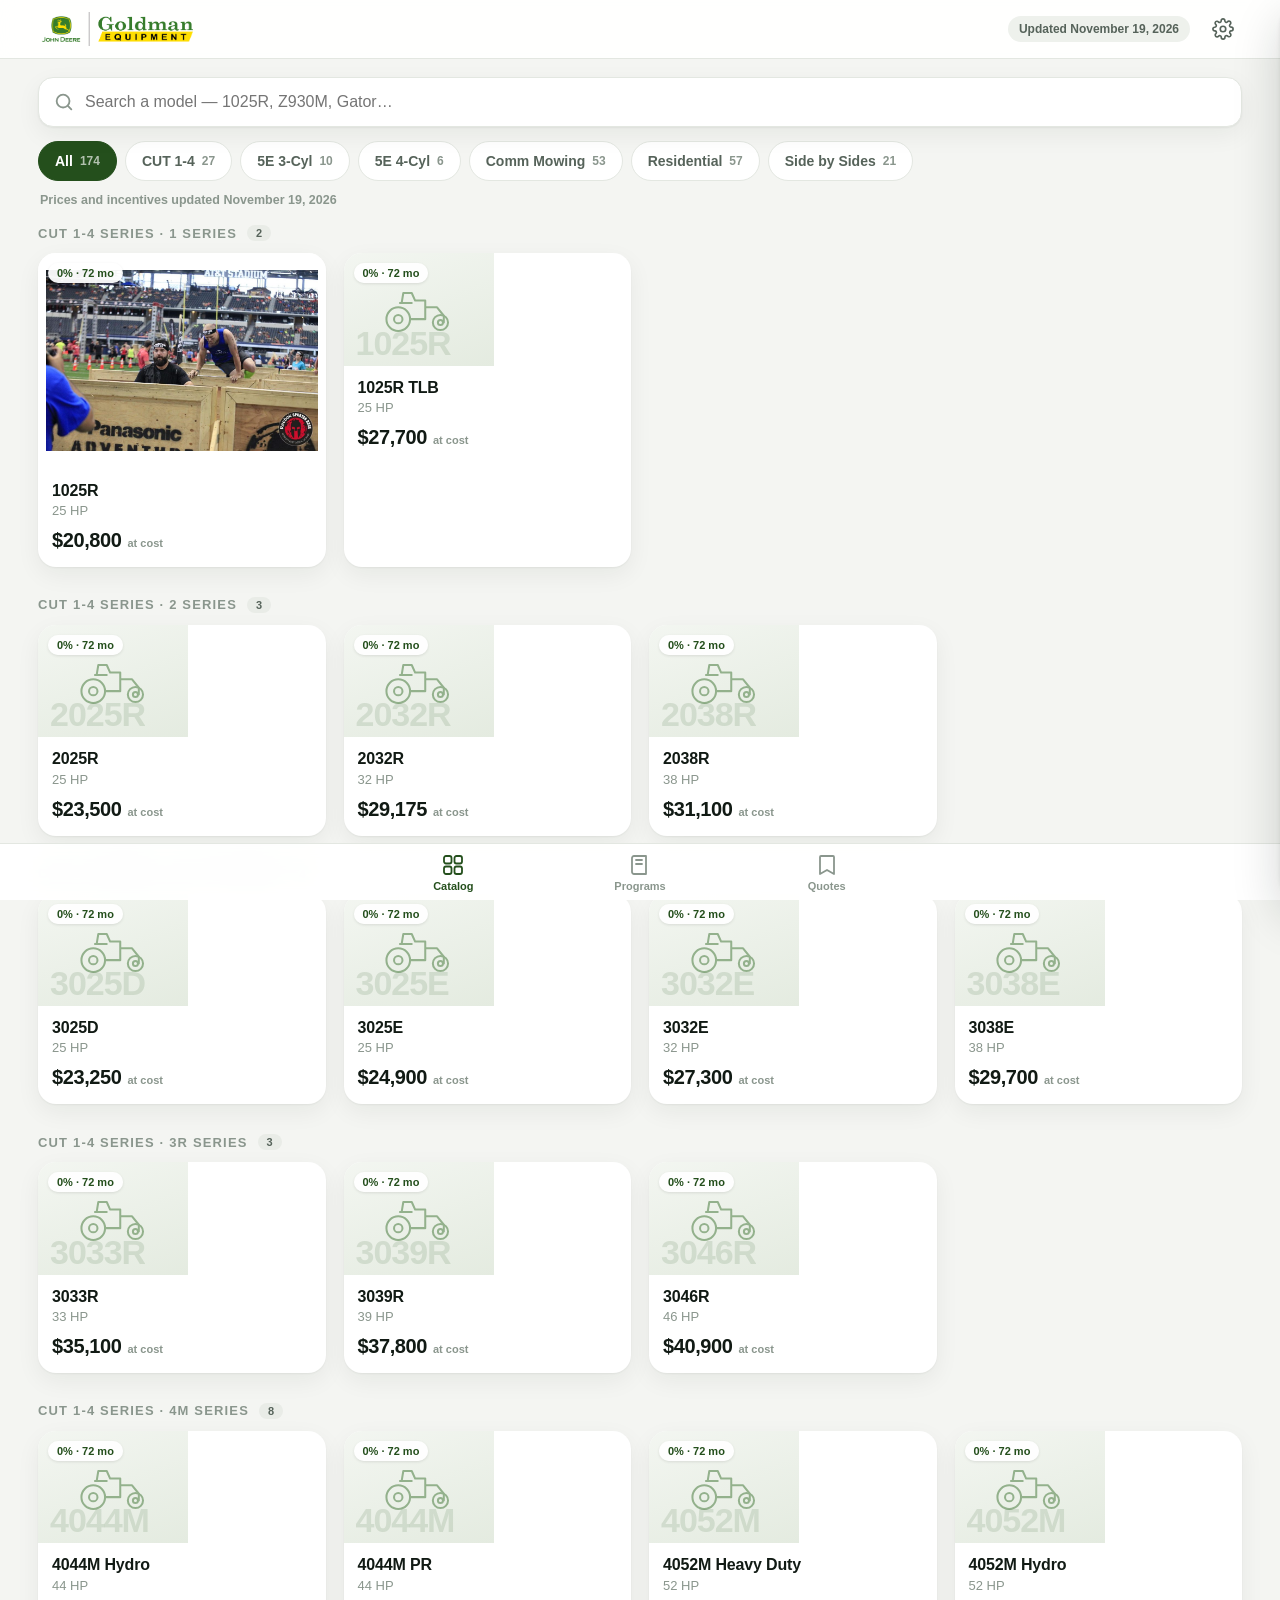
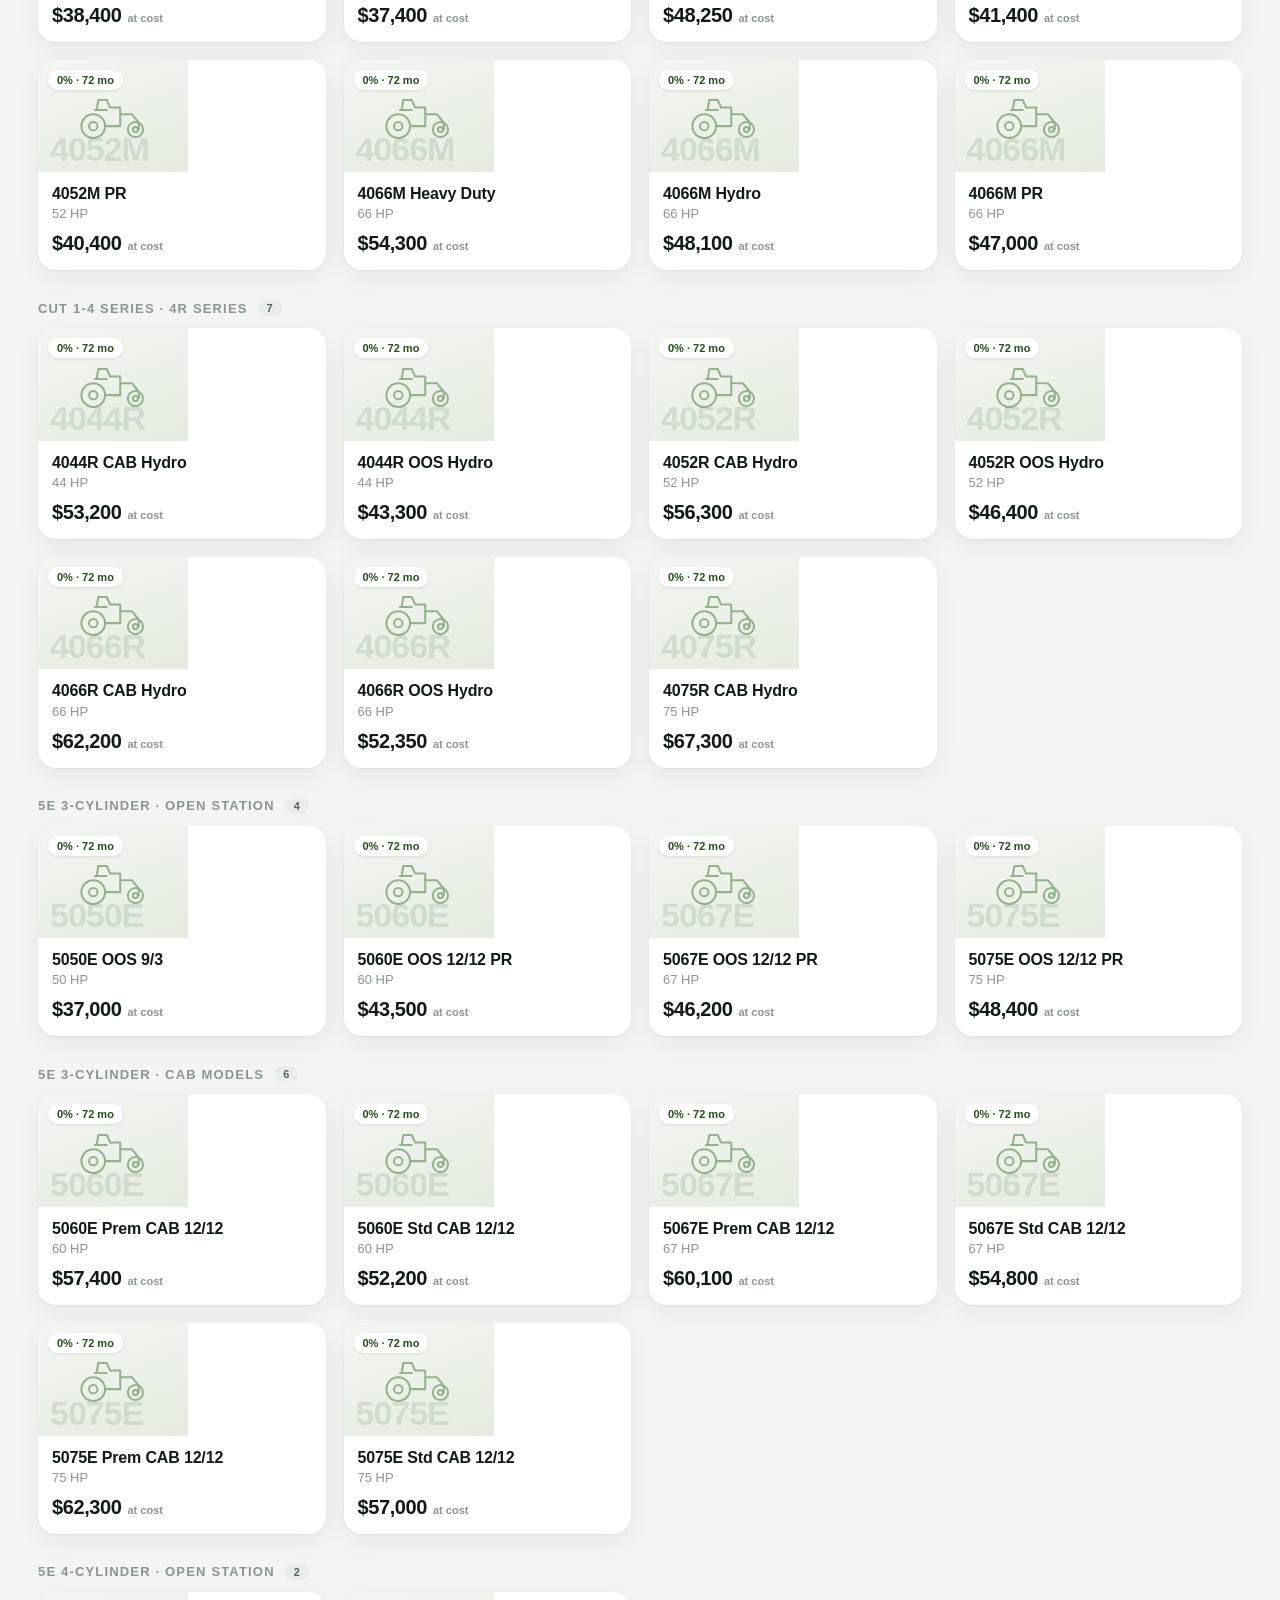
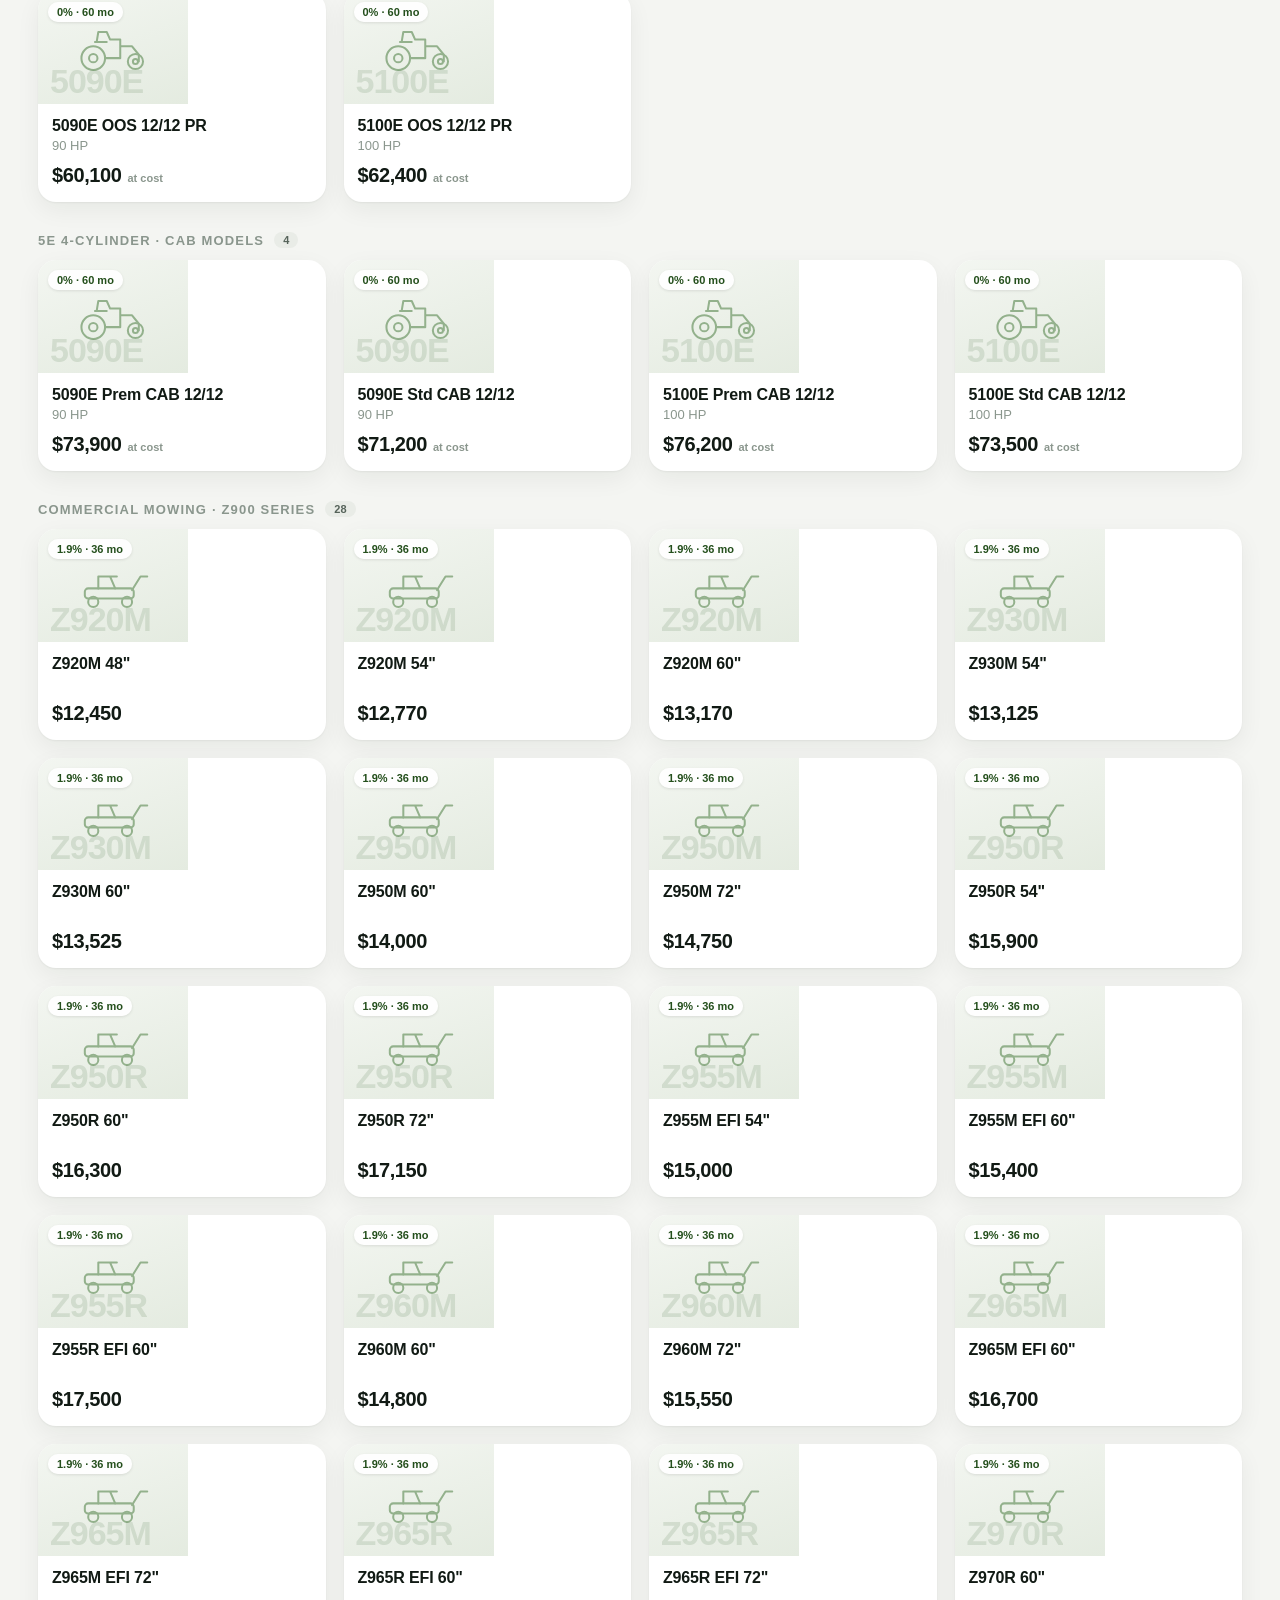
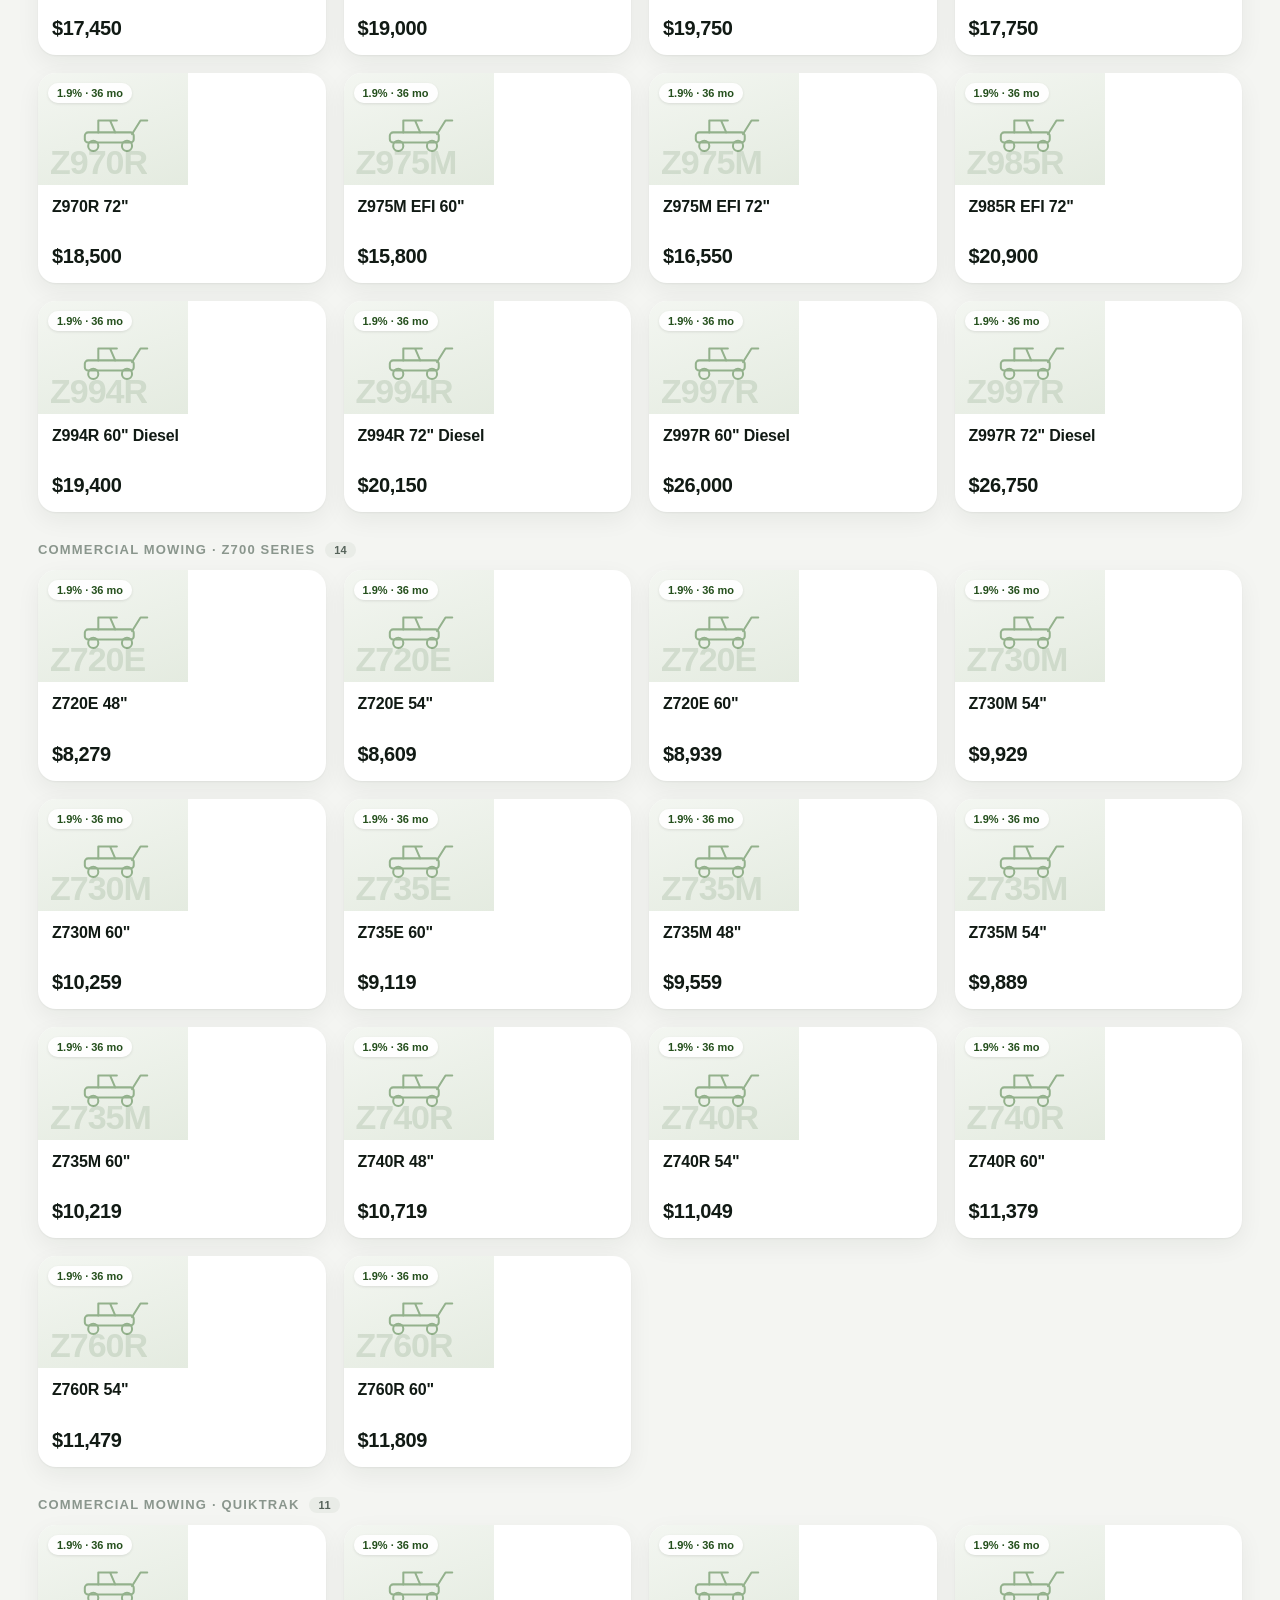
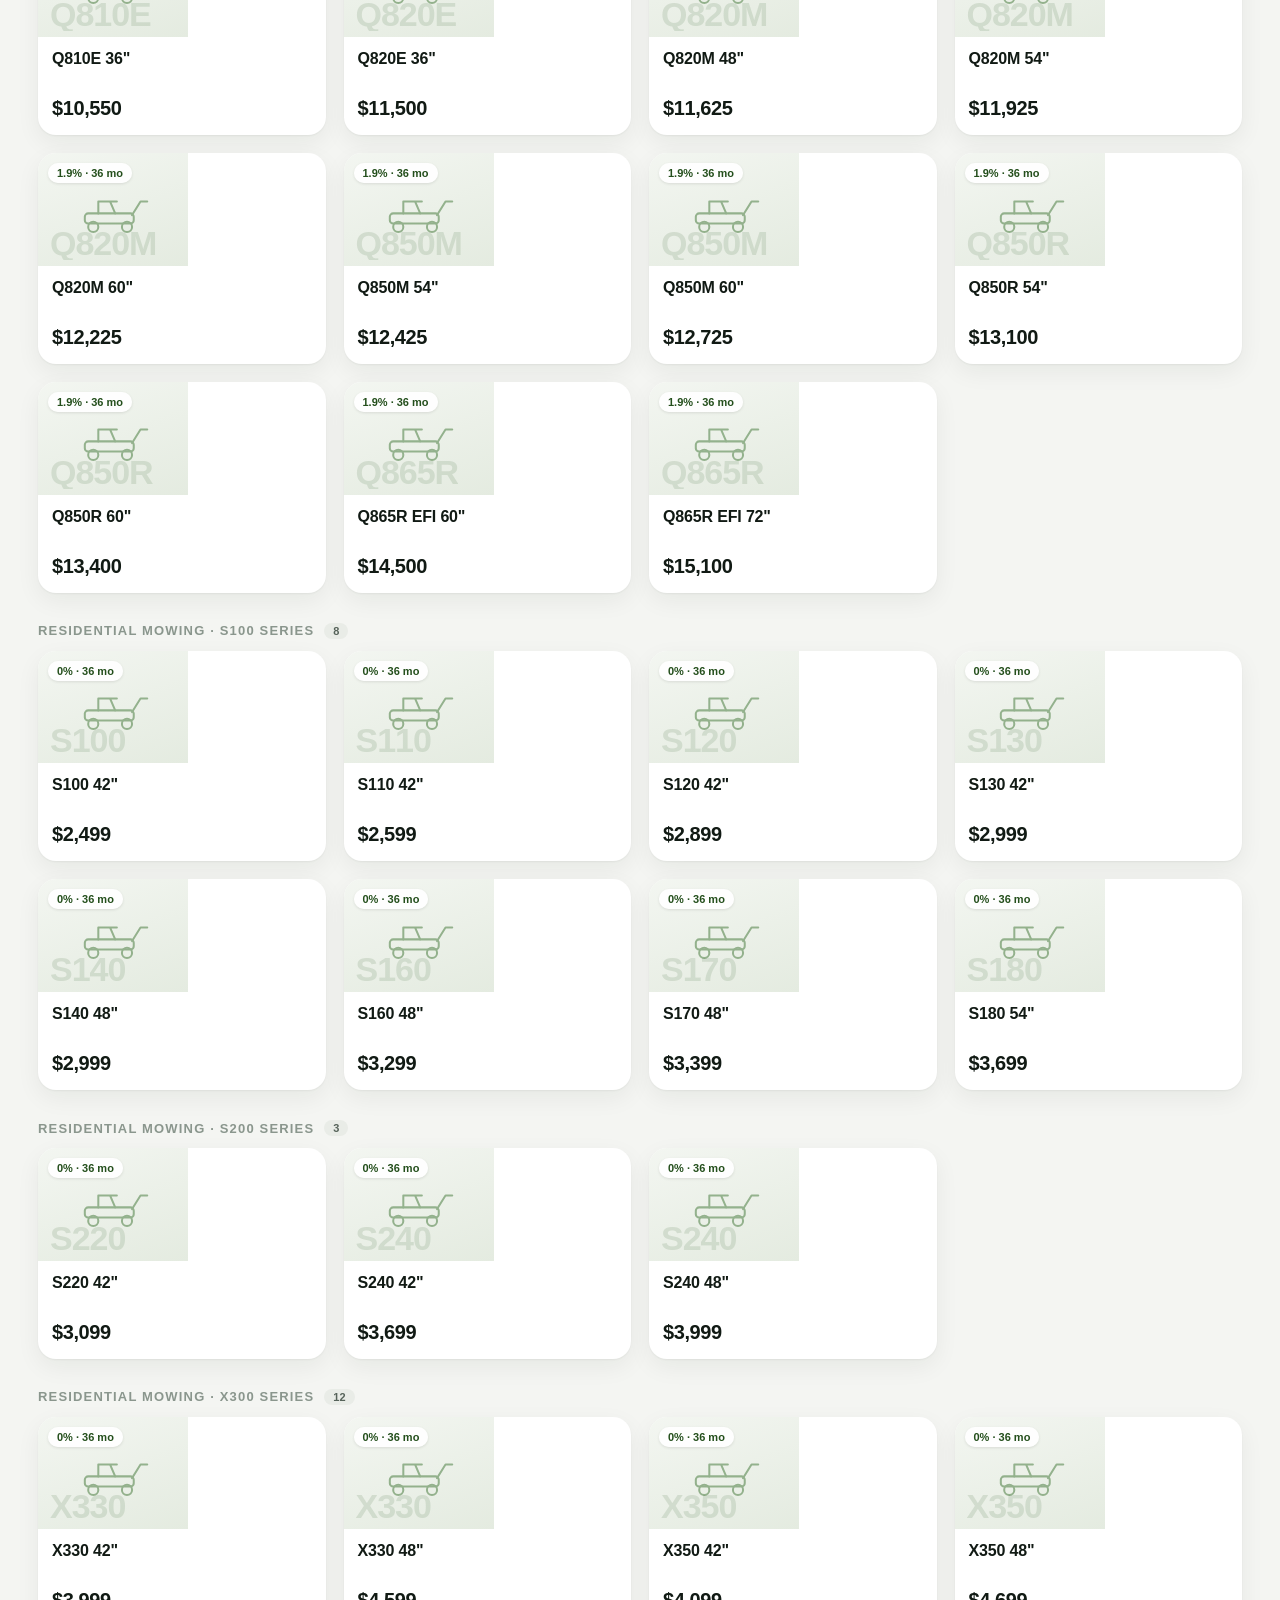
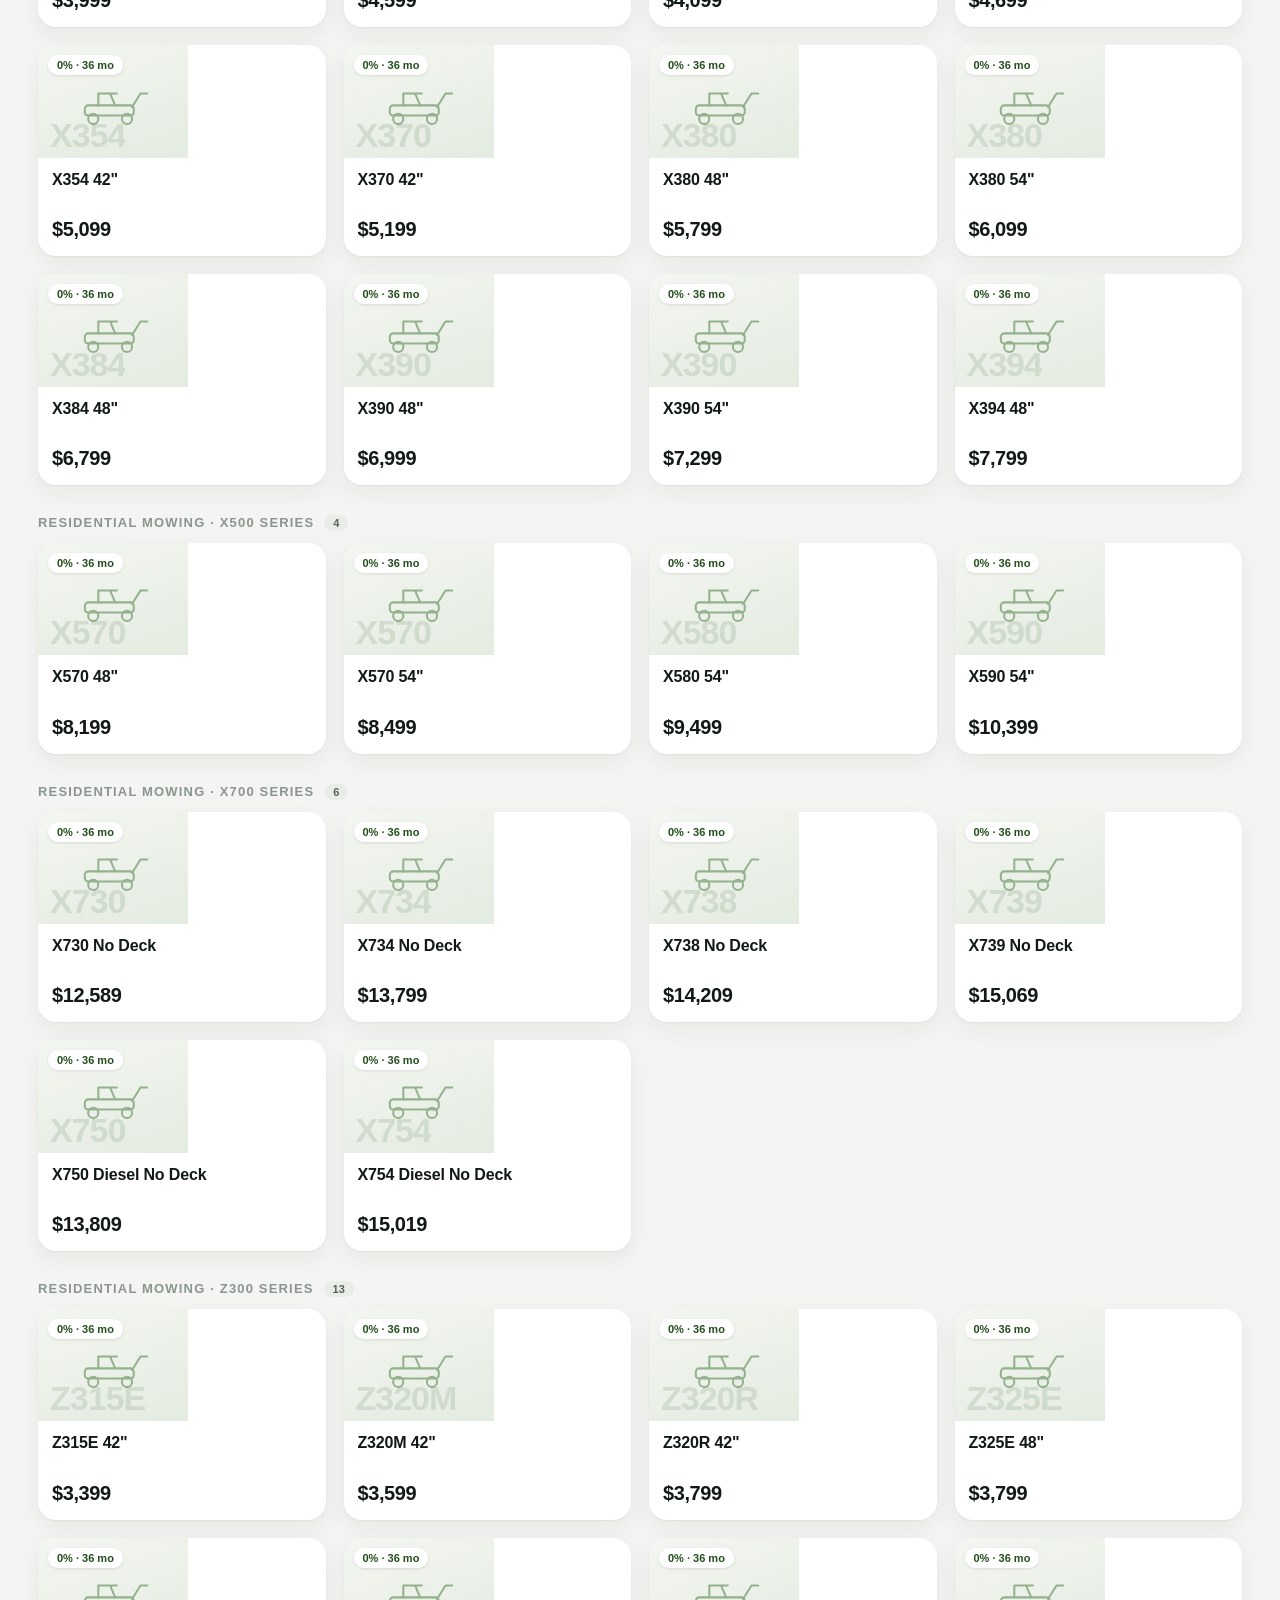
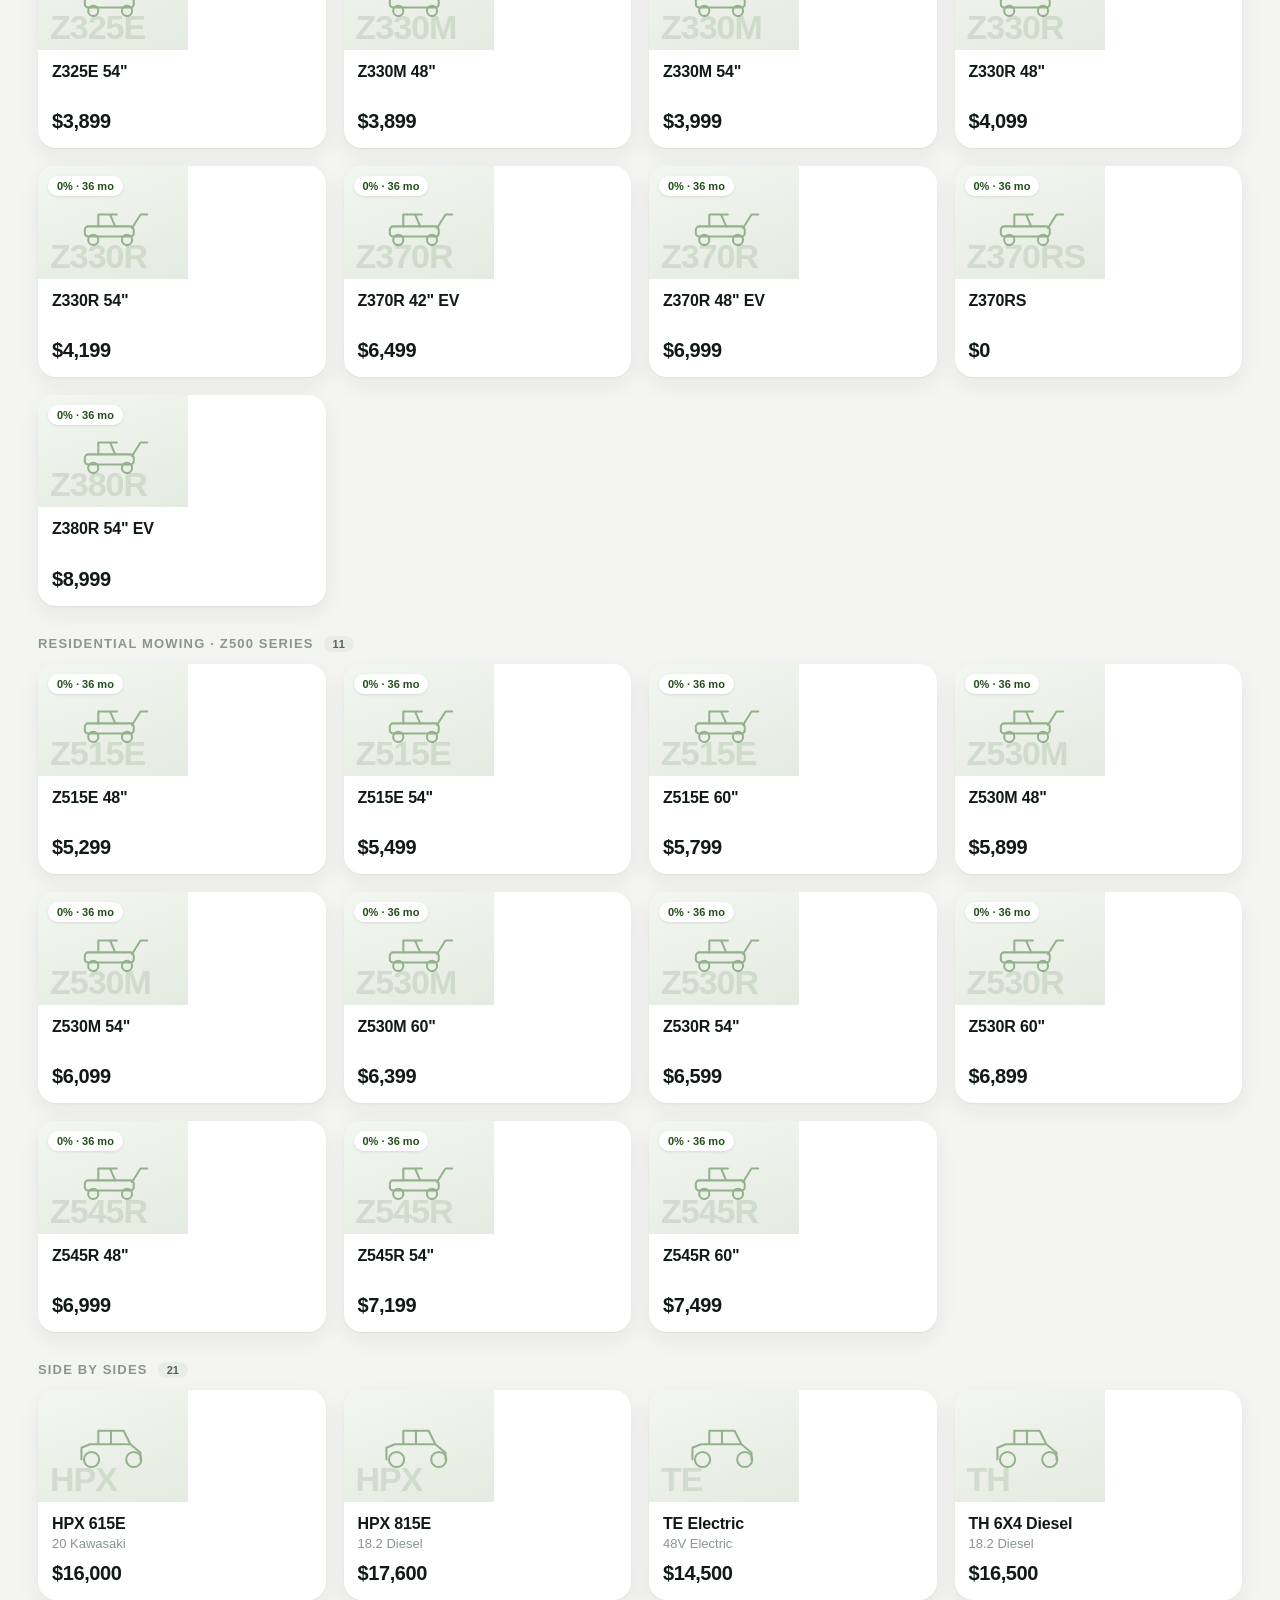
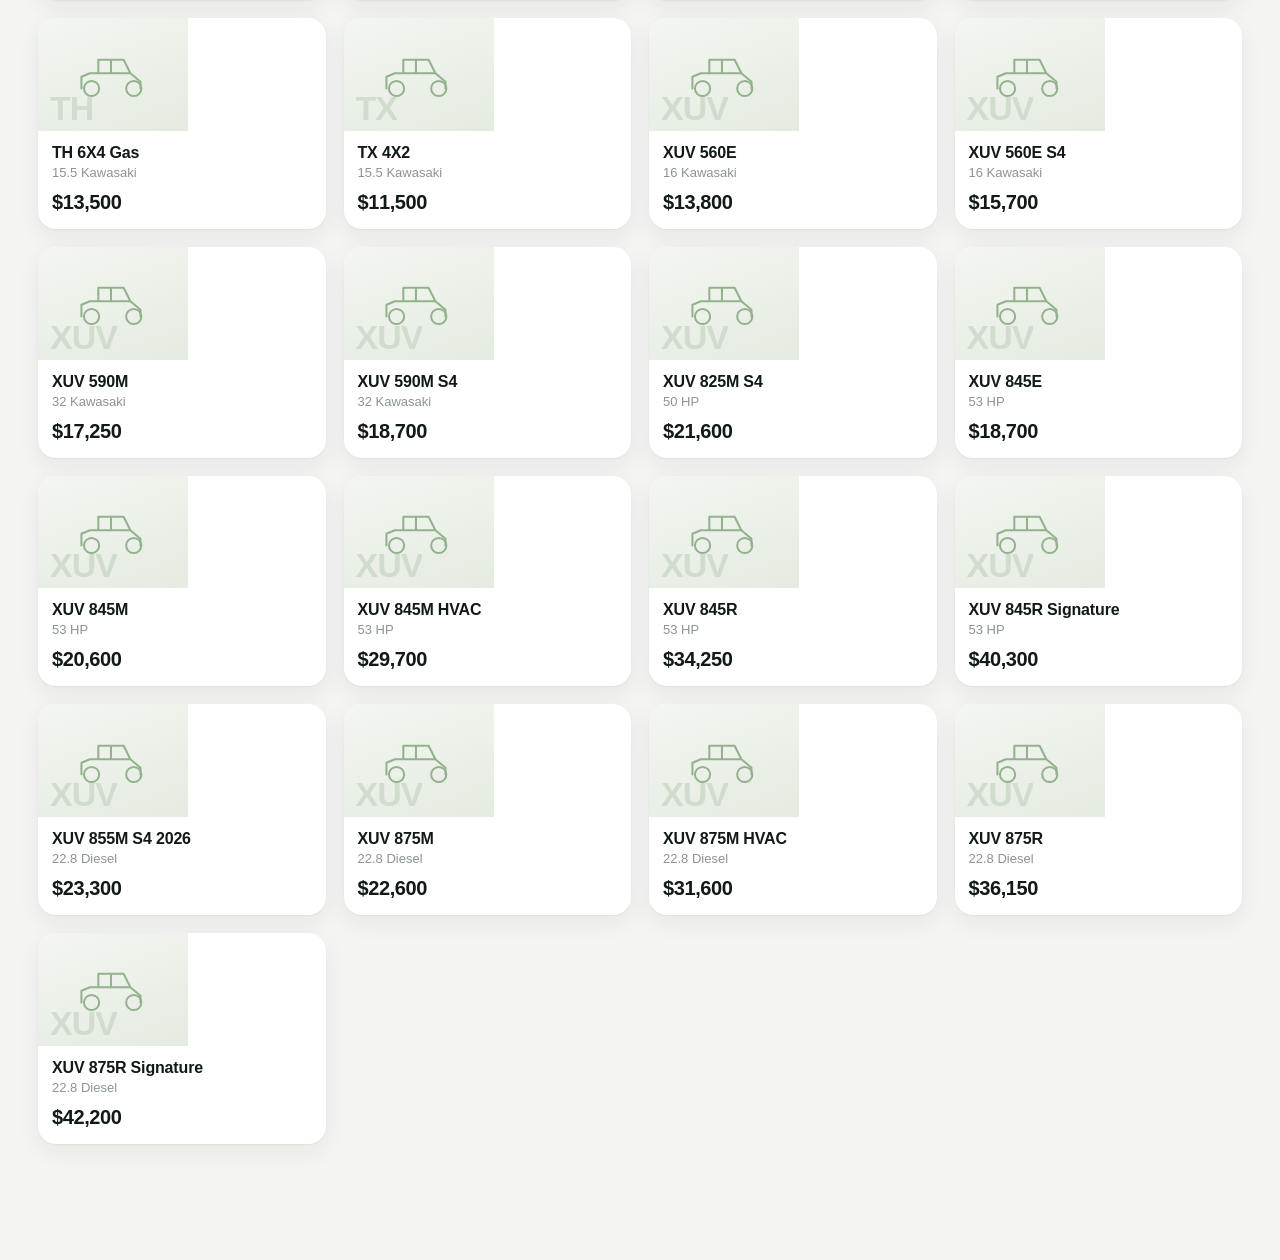
==== commit 0ca9c76d: "Move all editing into the main app (Manage page)" ====
--- a/app/index.html
+++ b/app/index.html
@@ -223,6 +223,37 @@
 .splash{height:70vh;display:grid;place-items:center;text-align:center;color:var(--ink2)}
 @media(max-width:560px){.pill{display:none}}
 @media print{.top,.nav,.drawer,.scrim{display:none}}
+/* manage page */
+.mng{max-width:860px;padding-bottom:150px}
+.mng .blk2{background:#fff;border-radius:var(--r);box-shadow:var(--sh);padding:16px 18px;margin-bottom:14px}
+.mng .blk2 h4{margin:0 0 10px;font-size:12px;letter-spacing:.09em;text-transform:uppercase;color:var(--ink3);font-weight:700}
+.acc{background:#fff;border-radius:var(--r);box-shadow:var(--sh);margin-bottom:12px;overflow:hidden}
+.acc .acc{box-shadow:none;border:1px solid var(--line);border-radius:14px;margin:10px 0 0}
+.acc>summary{list-style:none;cursor:pointer;padding:15px 18px;font-weight:700;font-size:16px;display:flex;flex-direction:column;gap:2px;position:relative;padding-right:44px}
+.acc>summary::-webkit-details-marker{display:none}
+.acc>summary::after{content:'';position:absolute;right:20px;top:50%;width:9px;height:9px;border-right:2.2px solid var(--ink3);border-bottom:2.2px solid var(--ink3);transform:translateY(-70%) rotate(45deg);transition:.15s}
+.acc[open]>summary::after{transform:translateY(-30%) rotate(-135deg)}
+.acc>summary small{font-weight:600;font-size:12.5px;color:var(--ink3)}
+.accb{padding:2px 18px 18px}
+.acc .acc .accb{padding:2px 14px 14px}
+.mf{display:block;margin:10px 0 0}
+.mf>span{display:block;font-size:11.5px;font-weight:700;color:var(--ink3);letter-spacing:.05em;text-transform:uppercase;margin-bottom:5px}
+.mf input,.mf textarea,.mf select{width:100%;border:1px solid var(--line);border-radius:12px;padding:0 12px;height:44px;font-size:16px;background:#fafbfa;color:var(--ink);outline:none;font-family:inherit}
+.mf textarea{height:auto;min-height:70px;padding:10px 12px;resize:vertical;line-height:1.4}
+.mf input:focus,.mf textarea:focus,.mf select:focus{border-color:var(--green);background:#fff}
+.mck{display:flex;align-items:flex-start;gap:10px;margin:14px 0 2px;font-size:14.5px;line-height:1.35}
+.mck input{width:20px;height:20px;margin-top:1px;accent-color:var(--green)}
+.mrow2{display:grid;grid-template-columns:1fr 1fr;gap:10px}
+.mline{display:grid;grid-template-columns:repeat(auto-fit,minmax(130px,1fr));gap:8px;align-items:end;background:#f6f8f5;border-radius:14px;padding:4px 12px 12px;margin-top:10px}
+.mline .btn{align-self:end}
+.msub{margin:20px 0 0;font-size:12px;letter-spacing:.08em;text-transform:uppercase;color:var(--green-d);font-weight:800}
+.mng .btn.sm{margin-top:10px}
+.mprice{display:grid;grid-template-columns:1fr 130px;gap:10px;align-items:center;padding:7px 0;border-top:1px solid var(--line);font-size:15px}
+.mprice:first-of-type{border-top:0}
+.mprice input{height:40px;border:1px solid var(--line);border-radius:10px;padding:0 10px;font-size:16px;font-weight:700;text-align:right;width:100%;background:#fafbfa;color:var(--ink)}
+.mprice small{display:block;color:var(--ink3);font-size:12px}
+.nav button.hidden{display:none}
+.mh{font-size:13px;letter-spacing:.09em;text-transform:uppercase;color:var(--ink3);margin:26px 0 10px;font-weight:700}
 </style>
 </head>
 <body>
@@ -241,6 +272,7 @@
   <button data-act="tab" data-tab="catalog" class="on" id="nv-catalog"><svg viewBox="0 0 24 24" fill="none" stroke="currentColor" stroke-width="1.8" stroke-linecap="round" stroke-linejoin="round"><rect x="3" y="3" width="7.5" height="7.5" rx="2"/><rect x="13.5" y="3" width="7.5" height="7.5" rx="2"/><rect x="3" y="13.5" width="7.5" height="7.5" rx="2"/><rect x="13.5" y="13.5" width="7.5" height="7.5" rx="2"/></svg>Catalog</button>
   <button data-act="tab" data-tab="ref" id="nv-ref"><svg viewBox="0 0 24 24" fill="none" stroke="currentColor" stroke-width="1.8" stroke-linecap="round" stroke-linejoin="round"><path d="M4 5a2 2 0 0 1 2-2h12v18H6a2 2 0 0 1-2-2z"/><path d="M8 7h6M8 11h6"/></svg>Programs</button>
   <button data-act="tab" data-tab="saved" id="nv-saved"><svg viewBox="0 0 24 24" fill="none" stroke="currentColor" stroke-width="1.8" stroke-linecap="round" stroke-linejoin="round"><path d="M6 3h12a1 1 0 0 1 1 1v17l-7-4-7 4V4a1 1 0 0 1 1-1z"/></svg>Quotes</button>
+  <button data-act="tab" data-tab="manage" id="nv-manage" class="hidden"><svg viewBox="0 0 24 24" fill="none" stroke="currentColor" stroke-width="1.8" stroke-linecap="round" stroke-linejoin="round"><circle cx="12" cy="12" r="3"/><path d="M19.4 15a1.7 1.7 0 0 0 .3 1.8l.1.1a2 2 0 1 1-2.8 2.8l-.1-.1a1.7 1.7 0 0 0-1.8-.3 1.7 1.7 0 0 0-1 1.5V21a2 2 0 1 1-4 0v-.1a1.7 1.7 0 0 0-1.1-1.5 1.7 1.7 0 0 0-1.8.3l-.1.1a2 2 0 1 1-2.8-2.8l.1-.1a1.7 1.7 0 0 0 .3-1.8 1.7 1.7 0 0 0-1.5-1H3a2 2 0 1 1 0-4h.1a1.7 1.7 0 0 0 1.5-1.1 1.7 1.7 0 0 0-.3-1.8l-.1-.1a2 2 0 1 1 2.8-2.8l.1.1a1.7 1.7 0 0 0 1.8.3H9a1.7 1.7 0 0 0 1-1.5V3a2 2 0 1 1 4 0v.1a1.7 1.7 0 0 0 1 1.5 1.7 1.7 0 0 0 1.8-.3l.1-.1a2 2 0 1 1 2.8 2.8l-.1.1a1.7 1.7 0 0 0-.3 1.8V9a1.7 1.7 0 0 0 1.5 1H21a2 2 0 1 1 0 4h-.1a1.7 1.7 0 0 0-1.5 1z"/></svg>Manage</button>
 </div></nav>
 
 <div class="scrim" id="scrim" data-act="close"></div>
@@ -257,6 +289,7 @@
 <div class="toast" id="toast"></div>
 <div id="pubHost"></div>
 <input type="file" id="filePick" accept="image/*" class="hidden">
+<input type="file" id="bulkPick" accept="image/*" multiple class="hidden">
 
 <script>
 /* =====================================================================
@@ -334,10 +367,8 @@
     const seen=Number(localStorage.getItem(SEEN)||0), pub=Number(remote.published||0);
     if(pub>seen){
       if(isDirty()){ banner('Newer prices were published. Publish or discard your changes to load them.',true); return; }
-      const keep={savedDeals:D.savedDeals,adminPin:D.adminPin,salesPin:D.salesPin};
-      const rot=remote.pushPins===true;
-      D=remote; delete D.pushPins; D.savedDeals=keep.savedDeals||[];
-      if(!rot){ D.adminPin=keep.adminPin||remote.adminPin||'1234'; D.salesPin=keep.salesPin||remote.salesPin||'1111'; }
+      const keep={savedDeals:D.savedDeals};
+      D=remote; delete D.pushPins; D.savedDeals=keep.savedDeals||[]; D.adminPin=D.adminPin||'1234';
       D.modelImages=D.modelImages||{}; D.compat=D.compat||{};
       save(); try{localStorage.setItem(SEEN,String(pub));}catch(e){}
       render(); if(S.cur) openModel(S.cur.m.id,true);
@@ -354,7 +385,10 @@
   $('#updPill').textContent='Updated '+(D.lastUpdated||'');
   document.querySelectorAll('.nav button').forEach(b=>b.classList.toggle('on',b.dataset.tab===S.tab));
   $('#adminBtn').classList.toggle('on',S.admin);
-  if(S.tab==='catalog') renderCatalog(); else if(S.tab==='ref') renderRef(); else renderSaved();
+  $('#nv-manage').classList.toggle('hidden',!S.admin);
+  if(S.tab==='manage'&&!S.admin) S.tab='catalog';
+  document.querySelectorAll('.nav button').forEach(b=>b.classList.toggle('on',b.dataset.tab===S.tab));
+  if(S.tab==='catalog') renderCatalog(); else if(S.tab==='ref') renderRef(); else if(S.tab==='manage') renderManage(); else renderSaved();
   renderPubBar();
 }
 function card(o){
@@ -452,7 +486,7 @@
   if(grp){ const e=expInfo(grp.exp); h+=`<div class="exp ${e.c}">${esc(e.t)}${e.c==='ok'?'':' — '+esc(grp.exp)} · Bulletin ${esc(grp.bul)}</div>`; }
 
   /* price */
-  h+=`<div class="blk"><h4>Price</h4><div class="field"><label>Sell price<input id="inPrice" inputmode="decimal" value="${S.price!=null?S.price:m.price}"></label></div>${mc.note?`<div class="hint">${esc(mc.note)}</div>`:''}</div>`;
+  h+=`<div class="blk"><h4>Price</h4><div class="field"><label>Sell price<input id="inPrice" inputmode="decimal" value="${S.price!=null?S.price:m.price}"></label></div>${mc.note?`<div class="hint">${esc(mc.note)}</div>`:''}${S.admin?`<div style="margin-top:12px"><button class="btn sm sec" data-act="medit" data-id="${esc(m.id)}">Edit this model — name, price, program, remove</button></div>`:''}</div>`;
 
   /* incentives */
   if(grp){
@@ -460,7 +494,7 @@
     if(grp.impl){ any=true; ih+=`<div class="row"><div class="grow"><div class="lbl">Implement bonus</div><div class="note">Adds automatically for qualifying JD / Frontier implements you pick below. CCE and third-party don’t count.</div></div><div class="amt" id="implAmt">—</div></div>`; }
     if(grp.rs>0){ any=true; ih+=`<div class="row" data-act="trade" style="cursor:pointer"><div class="grow"><div class="lbl">Risk share bonus</div><div class="note">${esc(grp.rsNote)}</div></div><div class="amt">+${fmt(grp.rs)}</div><div class="tog${S.trade?' on':''}" id="tradeTog"></div></div>`; }
     grp.settle.forEach((s,i)=>{ any=true; const on=S.bon.has('settle_'+i); ih+=`<div class="row" data-act="bon" data-key="settle_${i}" style="cursor:pointer"><div class="grow"><div class="lbl">${esc(s.lbl)}</div>${s.w?`<div class="warnx">${esc(s.w)}</div>`:''}</div><div class="amt">+${fmt(s.a)}</div><div class="tog${on?' on':''}"></div></div>`; });
-    grp.cash.forEach((c,i)=>{ any=true; const on=S.bon.has('cash_'+i); ih+=`<div class="row" data-act="bon" data-key="cash_${i}" style="cursor:pointer"><div class="grow"><div class="lbl">${esc(c.lbl||'Cash bonus')}</div>${grp.cashNote?`<div class="note">${esc(grp.cashNote)}</div>`:''}</div><div class="amt">+${fmt(c.a)}</div><div class="tog${on?' on':''}"></div></div>`; });
+    grp.cash.forEach((c,i)=>{ any=true; const on=S.bon.has('cash_'+i); ih+=`<div class="row" data-act="bon" data-key="cash_${i}" style="cursor:pointer"><div class="grow"><div class="lbl">${esc(c.lbl||c.m||'Cash bonus')}</div>${grp.cashNote?`<div class="note">${esc(grp.cashNote)}</div>`:''}</div><div class="amt">+${fmt(c.a)}</div><div class="tog${on?' on':''}"></div></div>`; });
     if(grp.cashTable&&grp.cashTable.rows.length){
       any=true; const ct=grp.cashTable;
       const ix=ctRows(grp,m);
@@ -560,7 +594,7 @@
   const c=calc();
   const rows=[[c.m.label,fmt(c.price)]].concat(c.atts.map(a=>[(a.brand==='John Deere'?'JD ':a.brand+' ')+a.model+' — '+a.desc,fmt(a.price)]));
   if(c.tax>0) rows.push(['Sales tax',fmt(c.tax)]); if(c.inc>0) rows.push(['Incentives applied','−'+fmt(c.inc)]); if(c.down>0) rows.push(['Down payment','−'+fmt(c.down)]);
-  $('#sheetHost').innerHTML=`<div class="sheet" data-act="sheetx"><div class="sheet-in" onclick="event.stopPropagation()"><h3>Quote</h3>
+  $('#sheetHost').innerHTML=`<div class="sheet" data-act="sheetx"><div class="sheet-in"><h3>Quote</h3>
     <div class="blk" style="margin:0 0 12px">${rows.map(r=>`<div class="qrow"><span>${esc(r[0])}</span><span>${esc(r[1])}</span></div>`).join('')}<div class="qrow big"><span>Amount financed</span><span>${fmt(c.financed)}</span></div>${c.opts.map(o=>`<div class="qrow"><span>${esc(o.r)}</span><span>${fmtD(o.p)}/mo</span></div>`).join('')}</div>
     <input type="text" id="qName" placeholder="Customer name"><input type="tel" id="qPhone" placeholder="Phone"><input type="email" id="qEmail" placeholder="Email">
     <div style="display:flex;gap:10px;flex-wrap:wrap"><button class="btn pri" style="flex:1" data-act="qshare">Share</button><button class="btn sec" style="flex:1" data-act="qcopy">Copy text</button><button class="btn ghost" style="flex:1" data-act="qsave">Save</button></div>
@@ -578,12 +612,12 @@
 
 /* ---------- admin ---------- */
 function adminLogin(){
-  if(S.admin){ S.admin=false; render(); if(S.cur) openModel(S.cur.m.id,true); toast('Manage mode off'); return; }
-  $('#sheetHost').innerHTML=`<div class="sheet" data-act="sheetx"><div class="sheet-in" onclick="event.stopPropagation()"><h3>Manage</h3><input type="password" id="pin" inputmode="numeric" placeholder="Admin PIN" autocomplete="off"><div id="pinErr" class="hint" style="color:var(--bad);margin:0 0 10px"></div><button class="btn pri blk100" data-act="pinok">Unlock</button></div></div>`;
+  if(S.admin){ S.admin=false; if(S.tab==='manage') S.tab='catalog'; render(); if(S.cur) openModel(S.cur.m.id,true); window.scrollTo(0,0); toast('Manage mode off'); return; }
+  $('#sheetHost').innerHTML=`<div class="sheet" data-act="sheetx"><div class="sheet-in"><h3>Manage</h3><input type="password" id="pin" inputmode="numeric" placeholder="Admin PIN" autocomplete="off"><div id="pinErr" class="hint" style="color:var(--bad);margin:0 0 10px"></div><button class="btn pri blk100" data-act="pinok">Unlock</button></div></div>`;
   setTimeout(()=>{ const p=$('#pin'); if(p) p.focus(); },60);
 }
 function pinOk(){
-  if($('#pin').value===D.adminPin){ S.admin=true; $('#sheetHost').innerHTML=''; render(); if(S.cur) openModel(S.cur.m.id,true); openManage(); }
+  if($('#pin').value===D.adminPin){ S.admin=true; $('#sheetHost').innerHTML=''; if(S.cur) closeDrawer(); openManage(); }
   else { $('#pinErr').textContent='That PIN isn’t right.'; }
 }
 function ghTarget(){
@@ -625,13 +659,134 @@
 function renderPubBar(){ $('#pubHost').innerHTML=(S.admin&&isDirty())?`<div class="pubbar"><span>You have unpublished changes</span><button class="btn" data-act="publish">Publish</button></div>`:''; }
 function markDirty(){ save(true); renderPubBar(); }
 
-function openManage(){
-  const t=ghTarget(), has=!!ghToken();
-  $('#sheetHost').innerHTML=`<div class="sheet" data-act="sheetx"><div class="sheet-in" onclick="event.stopPropagation()"><h3>Manage mode is on</h3>
-  <div class="blk" style="margin:0 0 12px"><h4>What you can do</h4><div class="note-box" style="background:none;padding:0">Tap the camera on any model or attachment to add its photo. Open a tractor and choose which attachments fit it. Tap Publish when you’re done and every phone updates.<br><br>Incentives, bulletins and house rules are edited in the <a href="./office.html" style="color:var(--green-d);font-weight:700">back office</a>.</div></div>
-  <div class="blk" style="margin:0 0 12px"><h4>Publishing key</h4><div class="hint" style="margin:0 0 10px">${has?'<b style="color:var(--money)">Connected on this phone</b> to '+esc(t.owner+'/'+t.repo)+'.':'Not connected. Paste your GitHub key once to publish photos and changes.'}</div><input type="password" id="tk" placeholder="github_pat_…" autocomplete="off"><div style="display:flex;gap:8px"><button class="btn pri" style="flex:1" data-act="tksave">Save key</button><button class="btn ghost" data-act="tkclear">Disconnect</button></div><div id="tkMsg" class="hint"></div></div>
-  <button class="btn sec blk100" data-act="sheetx">Done</button></div></div>`;
-}
+/* ---------- manage page: everything the old back office did, on this page ---------- */
+S.open=new Set();
+const getP=(o,p)=>p.split('.').reduce((x,k)=>x==null?x:x[k],o);
+function setP(o,p,v){ const ks=p.split('.'), last=ks.pop(); ks.reduce((x,k)=>x[k],o)[last]=v; }
+const mfi=(path,label,val,t)=>`<label class="mf"><span>${esc(label)}</span><input data-path="${esc(path)}" data-t="${t||'t'}" ${t==='p'?'type="password" inputmode="numeric" autocomplete="off"':(t==='n'?'inputmode="decimal"':'')} value="${esc(val==null?'':val)}"></label>`;
+const mft=(path,label,val)=>`<label class="mf"><span>${esc(label)}</span><textarea data-path="${esc(path)}" data-t="t" rows="3">${esc(val==null?'':val)}</textarea></label>`;
+const mfc=(path,label,on)=>`<label class="mck"><input type="checkbox" data-path="${esc(path)}" data-t="b"${on?' checked':''}><span>${esc(label)}</span></label>`;
+const mop=(op,txt,a,b,c,cls)=>`<button class="btn sm ${cls||'ghost'}" data-act="mop" data-op="${op}"${a!=null?` data-a="${esc(a)}"`:''}${b!=null?` data-b="${esc(b)}"`:''}${c!=null?` data-c="${esc(c)}"`:''}>${txt}</button>`;
+const acc=(id,title,sub,body)=>`<details class="acc" id="dt-${esc(id)}"${S.open.has(id)?' open':''}><summary><span>${title}</span>${sub?`<small>${sub}</small>`:''}</summary><div class="accb">${body}</div></details>`;
+
+function grpHtml(g,ci,gi){
+  const P='categories.'+ci+'.groups.'+gi, ct=g.cashTable; let h='';
+  h+=mfi(P+'.label','Program name (the models it covers)',g.label);
+  h+=`<div class="mrow2">${mfi(P+'.bul','Bulletin number',g.bul)}${mfi(P+'.exp','Expires (e.g. Nov 1, 2026)',g.exp)}</div>`;
+  h+=mfc(P+'.impl','Implement bonus applies — adds automatically when qualifying attachments are chosen',g.impl);
+  h+=`<div class="mrow2">${mfi(P+'.rs','Risk-share bonus $ (0 = none)',g.rs,'n')}${mfi(P+'.rsNote','Risk-share note',g.rsNote)}</div>`;
+  h+=`<h5 class="msub">Bonuses staff can switch on</h5>`;
+  (g.settle||[]).forEach((s,i)=>{ const Q=P+'.settle.'+i; h+=`<div class="mline">${mfi(Q+'.lbl','Name',s.lbl)}${mfi(Q+'.a','Amount $',s.a,'n')}${mfi(Q+'.w','Warning (optional)',s.w)}${mop('settle-','Remove',ci,gi,i,'danger')}</div>`; });
+  h+=mop('settle+','+ Add a bonus',ci,gi,null,'sec');
+  h+=`<h5 class="msub">Cash bonuses</h5>`;
+  (g.cash||[]).forEach((c,i)=>{ const Q=P+'.cash.'+i; h+=`<div class="mline">${mfi(Q+'.lbl','Name',c.lbl||c.m||'')}${mfi(Q+'.a','Amount $',c.a,'n')}${mop('cash-','Remove',ci,gi,i,'danger')}</div>`; });
+  h+=mop('cash+','+ Add a cash bonus',ci,gi,null,'sec')+mfi(P+'.cashNote','Note shown under the cash bonuses',g.cashNote);
+  h+=`<h5 class="msub">Cash-or-finance table</h5><div class="hint" style="margin-top:6px">One row per model. Name it like the model (1025R), or use All models, Open Station, CAB, 3E, 3D. Put 0 where a column doesn’t apply.</div>`;
+  if(ct){
+    h+=mfi(P+'.cashTable.note','Table note',ct.note)+`<div class="mrow2">${mfi(P+'.cashTable.cols.0','Column 1 name',ct.cols[0])}${mfi(P+'.cashTable.cols.1','Column 2 name',ct.cols[1])}</div>`;
+    ct.rows.forEach((r,i)=>{ const Q=P+'.cashTable.rows.'+i; h+=`<div class="mline">${mfi(Q+'.m','Model(s)',r.m)}${mfi(Q+'.vals.0',ct.cols[0]+' $',r.vals[0],'n')}${mfi(Q+'.vals.1',ct.cols[1]+' $',r.vals[1],'n')}${mop('ct-','Remove',ci,gi,i,'danger')}</div>`; });
+  }
+  h+=mop('ct+','+ Add a row',ci,gi,null,'sec');
+  h+=`<div style="margin-top:18px">${mop('grp-','Remove this program',ci,gi,null,'danger')}</div>`;
+  return h;
+}
+function renderManage(){
+  const t=ghTarget(), has=!!ghToken(), ps=photoStats();
+  let h=`<div class="wrap page mng"><div style="display:flex;justify-content:space-between;align-items:flex-start;gap:12px"><div><h1>Manage</h1><p class="lead">Everything you update is here. Changes stay on this device until you tap <b>Publish</b> in the dark bar — then every phone gets them.</p></div><button class="btn sm ghost" data-act="admin" style="margin-top:6px;flex:none">Leave Manage</button></div>`;
+
+  /* incentive programs */
+  let inc='';
+  D.categories.forEach((cat,ci)=>{
+    const gs=cat.groups.map((g,gi)=>acc(`g-${ci}-${gi}`,esc(g.label||'Program'),`Bulletin ${esc(g.bul||'—')} · expires ${esc(g.exp||'—')}`,grpHtml(g,ci,gi))).join('');
+    inc+=acc('c-'+ci,`${esc(cat.icon||'')} ${esc(cat.name)}`,cat.groups.length+' program'+(cat.groups.length===1?'':'s'),gs+mop('grp+','+ Add a program',ci,null,null,'sec'));
+  });
+  const tiers=[2,3,4,5].map(i=>mfi('implTiers.'+i+'.bonus',(D.implTiers[i].label)+' implements → bonus $',D.implTiers[i].bonus,'n')).join('');
+  h+=`<h2 class="mh">Incentives</h2>`+acc('inc','Incentive programs','Amounts, bulletin numbers and expiry dates',inc)+acc('tiers','Implement bonus tiers','What each qualifying implement count earns',`<div class="mrow2">${tiers}</div>`);
+
+  /* bulletins and text */
+  const bul=(D.bulletins||[]).map((b,i)=>`<div class="mline" style="display:block;padding:0 12px 12px"><div class="mrow2">${mfi('bulletins.'+i+'.num','Bulletin #',b.num)}${mfi('bulletins.'+i+'.date','Expires / date',b.date)}</div>${mfi('bulletins.'+i+'.title','Title',b.title)}${mft('bulletins.'+i+'.note','Summary',b.note)}${mop('bul-','Remove this bulletin',i,null,null,'danger')}</div>`).join('');
+  const rules=((D.content||{}).houseRules||[]).map((r,i)=>`<div class="mline" style="display:block;padding:0 12px 12px">${mfi('content.houseRules.'+i+'.title','Title',r.title)}${mft('content.houseRules.'+i+'.body','Text',r.body)}${mop('rule-','Remove',i,null,null,'danger')}</div>`).join('');
+  const chk=((D.content||{}).checklist||[]).map((r,i)=>`<div class="mline" style="display:block;padding:0 12px 12px">${mfi('content.checklist.'+i+'.text','Step',r.text)}${mfi('content.checklist.'+i+'.warn','Warning (optional)',r.warn)}${mop('chk-','Remove',i,null,null,'danger')}</div>`).join('');
+  h+=`<h2 class="mh">Programs tab</h2>`+acc('bul','Bulletins',(D.bulletins||[]).length+' listed',bul+mop('bul+','+ Add a bulletin',null,null,null,'sec'))+acc('rules','House rules',((D.content||{}).houseRules||[]).length+' rules',rules+mop('rule+','+ Add a rule',null,null,null,'sec'))+acc('chk','“Before you close” checklist',((D.content||{}).checklist||[]).length+' steps',chk+mop('chk+','+ Add a step',null,null,null,'sec'));
+
+  /* prices */
+  const pr=catKeys().map(k=>acc('p-'+k,esc(D.models[k].label),D.models[k].list.length+' models',D.models[k].list.map((m,i)=>`<div class="mprice"><div>${esc(m.label)}<small>${esc(spec(m))}</small></div><input data-path="models.${esc(k)}.list.${i}.price" data-t="n" inputmode="decimal" value="${esc(m.price)}"></div>`).join(''))).join('');
+  h+=`<h2 class="mh">Prices &amp; models</h2>`+acc('prices','Update prices','Type a new price — it saves as you go',pr)+`<div style="margin:0 0 14px"><button class="btn sec" data-act="medit" data-id="">+ Add a new model</button><div class="hint">To rename a model, move it to another program, or remove it, open it in the catalog and tap <b>Edit this model</b>.</div></div>`;
+
+  /* photos */
+  h+=`<h2 class="mh">Photos &amp; attachments</h2><div class="blk2"><div class="hint" style="margin:0 0 10px"><b>${ps.hasM}</b> of ${ps.ms.length} models and <b>${ps.hasA}</b> of ${ps.as.length} attachments have a photo.</div><button class="btn pri blk100" data-act="bulk">Add many photos at once</button><div class="hint">Name each picture like the model — <b>2025R.jpg</b>, <b>Z920M 48.jpg</b>, <b>RC2048.jpg</b> — and they’re matched for you. For one photo, open a model and tap its camera.</div><div style="margin-top:10px"><button class="btn sm ghost" data-act="bmiss">Copy list of names still needed</button></div><div class="hint" style="margin-top:12px">Which attachments fit a tractor: open the tractor in the catalog and tap <b>Choose attachments that fit</b>.</div></div>`;
+
+  /* team + key */
+  h+=`<h2 class="mh">Team &amp; connection</h2><div class="blk2"><h4>Manage PIN</h4>${mfi('adminPin','Manage PIN (4 or more digits)',D.adminPin,'p')}<div class="hint">Changing it takes effect for everyone when you Publish. Anyone with the website’s data file can read it, so treat it as a casual lock.</div>${mfi('settings.storePhone','Store phone (shows on quotes later)',(D.settings||{}).storePhone)}</div>
+  <div class="blk2"><h4>Publishing key</h4><div class="hint" style="margin:0 0 10px">${has?'<b style="color:var(--money)">Connected in this browser</b> to '+esc(t.owner+'/'+t.repo)+'.':'Not connected. Paste your GitHub key once to publish.'}</div><input type="password" id="tk" placeholder="github_pat_…" autocomplete="off" style="width:100%;height:46px;border:1px solid var(--line);border-radius:12px;padding:0 12px;font-size:16px;margin-bottom:10px"><div style="display:flex;gap:8px"><button class="btn pri" style="flex:1" data-act="tksave">Save key</button><button class="btn ghost" data-act="tkclear">Disconnect</button></div><div id="tkMsg" class="hint"></div></div></div>`;
+  $('#main').innerHTML=h;
+}
+function openManage(){ S.tab='manage'; render(); window.scrollTo(0,0); }
+function renderManageKeep(){ const y=window.scrollY; renderManage(); window.scrollTo(0,y); renderPubBar(); }
+function manageOp(t){
+  const op=t.dataset.op, a=parseInt(t.dataset.a), b=parseInt(t.dataset.b), c=parseInt(t.dataset.c);
+  const cat=D.categories[a], g=cat&&cat.groups[b]; D.content=D.content||{}; D.content.houseRules=D.content.houseRules||[]; D.content.checklist=D.content.checklist||[]; D.bulletins=D.bulletins||[];
+  if(op==='settle+'){ g.settle.push({lbl:'New bonus',a:0,w:''}); }
+  else if(op==='settle-'){ g.settle.splice(c,1); }
+  else if(op==='cash+'){ g.cash.push({lbl:'Cash bonus',a:0}); }
+  else if(op==='cash-'){ g.cash.splice(c,1); }
+  else if(op==='ct+'){ if(!g.cashTable) g.cashTable={note:'',cols:['With JD Finance','Cash Purchase'],rows:[]}; g.cashTable.rows.push({m:'Model',vals:[0,0]}); }
+  else if(op==='ct-'){ g.cashTable.rows.splice(c,1); }
+  else if(op==='grp+'){ cat.groups.push({id:cat.id+'_'+Date.now().toString(36),label:'New program',bul:'',exp:'',impl:false,rs:0,rsNote:'',cash:[],cashNote:'',settle:[],cashTable:{note:'',cols:['With JD Finance','Cash Purchase'],rows:[]}}); S.open.add('c-'+a); }
+  else if(op==='grp-'){ const n=allModels().filter(o=>o.m.incCat===cat.id&&o.m.incGrp===g.id).length; if(n){ toast(n+' model'+(n>1?'s use':' uses')+' this program — move '+(n>1?'them':'it')+' to another program first'); return; } if(!confirm('Remove this program?')) return; cat.groups.splice(b,1); }
+  else if(op==='bul+'){ D.bulletins.unshift({id:'bul'+Date.now().toString(36),num:'',title:'New bulletin',date:'',note:''}); S.open.add('bul'); }
+  else if(op==='bul-'){ if(!confirm('Remove this bulletin?')) return; D.bulletins.splice(a,1); }
+  else if(op==='rule+'){ D.content.houseRules.push({title:'New rule',body:''}); S.open.add('rules'); }
+  else if(op==='rule-'){ if(!confirm('Remove this rule?')) return; D.content.houseRules.splice(a,1); }
+  else if(op==='chk+'){ D.content.checklist.push({text:'New step',warn:''}); S.open.add('chk'); }
+  else if(op==='chk-'){ D.content.checklist.splice(a,1); }
+  markDirty(); renderManageKeep();
+}
+function applyField(el){
+  const t=el.dataset.t; let v;
+  if(t==='b') v=el.checked; else if(t==='n') v=parseFloat(String(el.value).replace(/[$,\s]/g,''))||0; else v=el.value.trim();
+  if(t==='p'&&!/^\d{4,10}$/.test(v)){ toast('The PIN needs 4 or more digits'); el.value=D.adminPin; return; }
+  setP(D,el.dataset.path,v); if(t==='n') el.value=v; markDirty();
+  if(el.dataset.path==='adminPin') toast('PIN changed — tap Publish so everyone gets it');
+}
+
+/* add / edit / remove a model */
+function openModelEdit(id){ const f=id?findModel(id):null; S.sheet={mode:f?'edit':'add',id:f?id:null,k:f?f.k:catKeys()[0],draft:null}; drawModelEdit(); }
+function drawModelEdit(){
+  const sh=S.sheet, k=sh.k, mc=D.models[k], edit=sh.mode==='edit', cur=edit?findModel(sh.id).m:{};
+  const d=sh.draft||{label:cur.label||'',hp:cur.hp||'',price:cur.price||''};
+  const incCat=mc.noInc?null:((mc.list.find(x=>x.incCat)||{}).incCat||null), cat=incCat?getCat(incCat):null;
+  const grp=cat?`<label class="mf"><span>Incentive program</span><select id="meGrp"><option value="">None</option>${cat.groups.map(g=>`<option value="${esc(g.id)}"${g.id===cur.incGrp?' selected':''}>${esc(g.label)}</option>`).join('')}</select></label>`:'';
+  const catSel=edit?'':`<label class="mf"><span>Category</span><select id="meCat">${catKeys().map(x=>`<option value="${esc(x)}"${x===k?' selected':''}>${esc(D.models[x].label)}</option>`).join('')}</select></label>`;
+  $('#sheetHost').innerHTML=`<div class="sheet" data-act="sheetx"><div class="sheet-in"><h3>${edit?'Edit '+esc(cur.label):'Add a model'}</h3><div class="blk2" style="background:#fff;border-radius:18px;padding:4px 16px 16px;margin-bottom:12px">${catSel}
+  <label class="mf"><span>Name</span><input id="meLabel" value="${esc(d.label)}"></label>
+  <div class="mrow2"><label class="mf"><span>Horsepower</span><input id="meHp" inputmode="decimal" value="${esc(d.hp)}"></label><label class="mf"><span>Price $</span><input id="mePrice" inputmode="decimal" value="${esc(d.price)}"></label></div>${grp}</div>
+  <button class="btn pri blk100" data-act="mesave">${edit?'Save changes':'Add model'}</button>
+  ${edit?`<div style="text-align:center;margin-top:10px"><button class="btn sm danger" data-act="medel">Remove this model</button></div>`:''}
+  <div style="text-align:center;margin-top:6px"><button class="btn sm ghost" data-act="sheetx">Cancel</button></div></div></div>`;
+}
+function readME(){ return {label:($('#meLabel')||{}).value||'',hp:($('#meHp')||{}).value||'',price:($('#mePrice')||{}).value||''}; }
+function saveModelEdit(){
+  const sh=S.sheet, k=sh.k, mc=D.models[k], r=readME(), label=r.label.trim(), price=parseFloat(String(r.price).replace(/[$,\s]/g,'')), hp=parseFloat(r.hp);
+  if(!label){ toast('Give the model a name'); return; } if(!(price>=0)){ toast('Enter a price'); return; }
+  const gsel=$('#meGrp'), grpId=gsel?gsel.value:'';
+  if(sh.mode==='edit'){
+    const m=findModel(sh.id).m; m.label=label; m.price=price; if(hp>0) m.hp=hp; else delete m.hp; if(gsel){ if(grpId) m.incGrp=grpId; else delete m.incGrp; }
+  } else {
+    const incCat=mc.noInc?null:((mc.list.find(x=>x.incCat)||{}).incCat||null);
+    let id=label.toLowerCase().replace(/[^a-z0-9]+/g,'-').replace(/^-|-$/g,'')||'model', n=id, i=2; while(findModel(n)) n=id+'-'+(i++);
+    const m={id:n,label,price}; if(hp>0) m.hp=hp; if(incCat){ m.incCat=incCat; if(grpId) m.incGrp=grpId; }
+    mc.list.push(m);
+  }
+  markDirty(); S.sheet=null; $('#sheetHost').innerHTML=''; render(); if(S.cur) openModel(S.cur.m.id,true); toast(sh.mode==='edit'?'Model saved':'Model added — tap Publish when ready');
+}
+function deleteModel(){
+  const id=S.sheet.id, f=findModel(id); if(!f) return;
+  if(!confirm('Remove the '+f.m.label+' from the catalog?\n\nIts photo link and attachment list are removed too.')) return;
+  D.models[f.k].list=D.models[f.k].list.filter(x=>x.id!==id); if(D.modelImages) delete D.modelImages[id]; if(D.compat) delete D.compat[id];
+  markDirty(); S.sheet=null; $('#sheetHost').innerHTML=''; if(S.cur) closeDrawer(); render(); toast('Model removed — tap Publish when ready');
+}
+
 async function saveTok(){
   const v=($('#tk')||{}).value.trim(); const m=$('#tkMsg'); if(!v){ m.textContent='Paste the key first.'; return; }
   m.textContent='Checking…'; try{ const t=ghTarget(); const r=await fetch('https://api.github.com/repos/'+t.owner+'/'+t.repo,{headers:ghHeaders(v)});
@@ -663,6 +818,95 @@
   }catch(e){ toast(e.message||'Upload failed'); }
 }
 
+/* bulk photos: pick many files, match them to models by file name, send them as ONE commit */
+const normN=s=>String(s==null?'':s).toLowerCase().replace(/heavy\s*duty/g,'hd').replace(/[^a-z0-9]/g,'');
+const stemOf=fn=>fn.replace(/\.[^.]+$/,'').replace(/\s*\(\d+\)\s*$/,'').replace(/[-_ ]copy$/i,'');
+const imgPath=(kind,id)=>'img/'+(kind==='m'?'m-':'a-')+id.replace(/[^a-z0-9_-]/gi,'_')+'.jpg';
+function bulkTargets(){
+  const t=[]; allModels().forEach(o=>t.push({kind:'m',id:o.m.id,label:o.m.label,keys:[normN(o.m.label),normN(o.m.id)]}));
+  (D.attachments||[]).forEach(a=>t.push({kind:'a',id:a.id,label:a.model,keys:[normN(a.model),normN(a.id)]}));
+  return t;
+}
+function bulkMatch(files){
+  const T=bulkTargets();
+  return files.map(f=>{
+    const n=normN(stemOf(f.name)), exact=T.filter(t=>t.keys.indexOf(n)>-1);
+    const like=(exact.length||n.length<4)?[]:T.filter(t=>t.keys[0].indexOf(n)===0);
+    return {file:f,n,exact,like,useLike:!exact.length&&like.length>0};
+  });
+}
+function bulkAssign(rows){
+  const A=new Map(); rows.forEach(r=>r.exact.forEach(t=>A.set(t.kind+':'+t.id,{t,row:r})));
+  rows.forEach(r=>{ if(r.useLike) r.like.forEach(t=>{ const k=t.kind+':'+t.id; if(!A.has(k)) A.set(k,{t,row:r}); }); });
+  return A;
+}
+function pickBulk(){ if(!ghToken()){ openManage(); toast('Connect your publishing key first'); return; } const f=$('#bulkPick'); f.value=''; f.click(); }
+function openBulk(files){
+  files=files.filter(f=>/^image\//.test(f.type)||/\.(jpe?g|png|webp|heic)$/i.test(f.name)); if(!files.length){ toast('No pictures selected'); return; }
+  files.sort((a,b)=>a.name.localeCompare(b.name,undefined,{numeric:true}));
+  S.bulk={rows:bulkMatch(files),busy:false,msg:''}; drawBulk();
+}
+function drawBulk(){
+  const B=S.bulk, A=bulkAssign(B.rows), thumbs=B.rows.length<=40;
+  const matched=B.rows.filter(r=>r.exact.length||(r.useLike&&r.like.length)).length, none=B.rows.filter(r=>!r.exact.length&&!r.like.length).length;
+  const rowHtml=B.rows.map((r,i)=>{
+    const th=thumbs?`<div class="th"><img src="${esc(r.url||(r.url=URL.createObjectURL(r.file)))}" alt=""></div>`:`<div class="th">${esc((r.file.name.split('.').pop()||'').slice(0,3).toUpperCase())}</div>`;
+    let tx; if(r.exact.length) tx=`<b style="color:var(--money)">→ ${esc(r.exact.map(t=>t.label).join(', '))}</b>`;
+    else if(r.like.length) tx=`<span>${r.useLike?'→':'Could be'} ${esc(r.like.slice(0,4).map(t=>t.label).join(', '))}${r.like.length>4?' + '+(r.like.length-4)+' more':''}</span><span style="display:block;color:var(--green-d);font-weight:700;margin-top:3px">${r.useLike?'✓ Using it for all '+r.like.length+' similar':'Tap to use it for all '+r.like.length+' similar'}</span>`;
+    else tx=`<span style="color:var(--bad)">No match — rename the file to the model name</span>`;
+    const tap=(!r.exact.length&&r.like.length)?` data-act="blike" data-i="${i}" style="cursor:pointer"`:'';
+    return `<div class="chk${r.useLike?' on':''}"${tap}>${th}<div class="tx">${esc(r.file.name)} <small>${tx}</small></div></div>`;
+  }).join('');
+  $('#sheetHost').innerHTML=`<div class="sheet" data-act="sheetx"><div class="sheet-in"><h3>Add many photos</h3>
+  <div class="note-box" style="margin-bottom:12px"><b>${matched}</b> of ${B.rows.length} pictures matched <b>${A.size}</b> item${A.size===1?'':'s'}${none?`; <b style="color:var(--bad)">${none}</b> didn’t match anything and will be skipped`:''}. Photos are matched by file name, so a picture called <b>2025R.jpg</b> goes to the 2025R.</div>
+  <div class="blk" style="margin:0 0 12px;padding:6px 14px">${rowHtml}</div>
+  <div id="bulkMsg" class="hint" style="margin:0 0 10px;font-size:14px">${esc(B.msg)}</div>
+  <button class="btn pri blk100" data-act="bgo" ${(B.busy||!A.size)?'disabled style="opacity:.5"':''}>${B.busy?'Uploading…':'Upload '+(new Set([...A.values()].map(x=>x.row)).size)+' picture'+(A.size===1?'':'s')}</button>
+  <div style="text-align:center;margin-top:10px"><button class="btn sm ghost" data-act="${B.busy?'':'sheetx'}">Cancel</button></div></div></div>`;
+}
+async function ghApi(path,opt){
+  const t=ghTarget(), tok=ghToken(); if(!tok) throw new Error('Connect your publishing key first (gear → Manage).');
+  const r=await fetch('https://api.github.com/repos/'+t.owner+'/'+t.repo+path,Object.assign({headers:Object.assign({'Content-Type':'application/json'},ghHeaders(tok))},opt||{}));
+  if(r.status===401||r.status===403) throw new Error('GitHub refused the request — check the publishing key (or wait a minute and retry).');
+  if(r.status===422&&opt&&opt.method==='PATCH') throw new Error('Someone else published at the same moment. Try again.');
+  if(!r.ok) throw new Error('GitHub answered '+r.status+'.'); return r.json();
+}
+async function bulkGo(){
+  const B=S.bulk; if(B.busy) return; const A=bulkAssign(B.rows); if(!A.size) return;
+  const used=[...new Set([...A.values()].map(x=>x.row))], say=m=>{ B.msg=m; const e=$('#bulkMsg'); if(e) e.textContent=m; };
+  B.busy=true; drawBulk();
+  try{
+    const done=new Map(); let n=0;
+    for(const r of used){
+      say('Preparing picture '+(++n)+' of '+used.length+'…');
+      const rs=await resize(r.file,1000), buf=new Uint8Array(await rs.blob.arrayBuffer()); let bin=''; for(let i=0;i<buf.length;i+=0x8000) bin+=String.fromCharCode.apply(null,buf.subarray(i,i+0x8000));
+      const blob=await ghApi('/git/blobs',{method:'POST',body:JSON.stringify({content:btoa(bin),encoding:'base64'})});
+      done.set(r,{sha:blob.sha,url:URL.createObjectURL(rs.blob)});
+    }
+    say('Saving to GitHub…');
+    const t=ghTarget(), repo=await ghApi(''), br=repo.default_branch;
+    const ref=await ghApi('/git/ref/heads/'+br), head=ref.object.sha, cm=await ghApi('/git/commits/'+head);
+    const dir=t.dir?t.dir+'/':'', entries=[...A.values()].map(x=>({path:dir+imgPath(x.t.kind,x.t.id),mode:'100644',type:'blob',sha:done.get(x.row).sha}));
+    const tree=await ghApi('/git/trees',{method:'POST',body:JSON.stringify({base_tree:cm.tree.sha,tree:entries})});
+    const nc=await ghApi('/git/commits',{method:'POST',body:JSON.stringify({message:'Add '+A.size+' photos',tree:tree.sha,parents:[head]})});
+    await ghApi('/git/refs/heads/'+br,{method:'PATCH',body:JSON.stringify({sha:nc.sha})});
+    const v=Date.now(); D.modelImages=D.modelImages||{};
+    A.forEach(x=>{ const rel=imgPath(x.t.kind,x.t.id)+'?v='+v, u=done.get(x.row).url; LOCALIMG[x.t.kind+':'+x.t.id]=u;
+      if(x.t.kind==='m') D.modelImages[x.t.id]=rel; else { const a=D.attachments.find(z=>z.id===x.t.id); if(a) a.img=rel; } });
+    markDirty(); S.bulk=null; $('#sheetHost').innerHTML=''; render(); if(S.cur) openModel(S.cur.m.id,true);
+    toast(A.size+' photo'+(A.size===1?'':'s')+' added — tap Publish so every phone gets them');
+  }catch(e){ B.busy=false; B.msg=e.message||'Upload failed'; drawBulk(); }
+}
+function photoStats(){
+  const ms=allModels(), as=D.attachments||[], hasM=ms.filter(o=>photo(o.m.id)).length, hasA=as.filter(a=>attPhoto(a)).length;
+  return {ms,as,hasM,hasA};
+}
+function copyMissing(){
+  const s=photoStats(), lines=[]; s.ms.filter(o=>!photo(o.m.id)).forEach(o=>lines.push(o.m.label)); lines.push('--- attachments ---'); s.as.filter(a=>!attPhoto(a)).forEach(a=>lines.push(a.model));
+  const txt='Pictures still needed (name each file exactly like this, e.g. 2025R.jpg):\n'+lines.join('\n');
+  (navigator.clipboard?navigator.clipboard.writeText(txt):Promise.reject()).then(()=>toast('List copied'),()=>{ prompt('Copy this list:',txt); });
+}
+
 /* compatibility picker */
 function openCompat(){
   const {m,k}=S.cur; const sel=new Set(compatFor(m.id)); S.sheet={sel,id:m.id,q:''};
@@ -675,7 +919,7 @@
   const sameSeries=allModels().filter(o=>o.k===f.k&&series(o.k,o.m.label)===series(f.k,m.label));
   const sameGrp=allModels().filter(o=>o.m.incGrp&&o.m.incGrp===m.incGrp);
   const sameCat=allModels().filter(o=>o.k===f.k);
-  $('#sheetHost').innerHTML=`<div class="sheet" data-act="sheetx"><div class="sheet-in" onclick="event.stopPropagation()"><h3>Attachments that fit the ${esc(m.label)}</h3>
+  $('#sheetHost').innerHTML=`<div class="sheet" data-act="sheetx"><div class="sheet-in"><h3>Attachments that fit the ${esc(m.label)}</h3>
   <input type="text" id="cq" placeholder="Search attachments" value="${esc(q)}">
   ${others.length?`<select id="copyFrom"><option value="">Copy from another model…</option>${others.sort(byLabel).map(o=>`<option value="${esc(o.m.id)}">${esc(o.m.label)} (${compatFor(o.m.id).length})</option>`).join('')}</select>`:''}
   <div class="blk" style="margin:0 0 12px;padding:6px 14px">${Object.keys(groups).map(t=>`<div class="ahead" style="margin:12px 0 4px;display:flex;justify-content:space-between"><span>${esc(t)}</span><button class="btn sm ghost" style="height:28px;font-size:12px;padding:0 10px" data-act="cgrp" data-t="${esc(t)}">All</button></div>${groups[t].map(a=>{ const on=sel.has(a.id), p=attPhoto(a); return `<div class="chk${on?' on':''}" data-act="ctog" data-id="${esc(a.id)}"><div class="cb">${on?'✓':''}</div><div class="th">${p?`<img src="${esc(p)}" alt="">`:esc((a.brand||'').slice(0,2).toUpperCase())}</div><div class="tx">${esc(a.model)} <small>${esc(a.brand)} · ${esc(a.desc)}</small></div></div>`; }).join('')}`).join('')}</div>
@@ -722,6 +966,14 @@
   else if(a==='cgrp'){ const tp=t.dataset.t; D.attachments.filter(x=>x.cat===tp).forEach(x=>S.sheet.sel.add(x.id)); const sc=$('.sheet-in').scrollTop; drawCompat(); $('.sheet-in').scrollTop=sc; }
   else if(a==='csave') saveCompat();
   else if(a==='publish') publish();
+  else if(a==='mop') manageOp(t);
+  else if(a==='medit') openModelEdit(t.dataset.id||null);
+  else if(a==='mesave') saveModelEdit();
+  else if(a==='medel') deleteModel();
+  else if(a==='bulk') pickBulk();
+  else if(a==='bmiss') copyMissing();
+  else if(a==='blike'){ const r=S.bulk.rows[+t.dataset.i]; r.useLike=!r.useLike; const sc=$('.sheet-in').scrollTop; drawBulk(); $('.sheet-in').scrollTop=sc; }
+  else if(a==='bgo') bulkGo();
   else if(a==='tksave') saveTok();
   else if(a==='tkclear'){ try{localStorage.removeItem(TOK);}catch(e){} openManage(); }
   else if(a==='editprice') editPrice();
@@ -735,11 +987,15 @@
   else if(id==='cq'){ S.sheet.q=e.target.value.toLowerCase(); const pos=e.target.selectionStart; drawCompat(); const el=$('#cq'); el.focus(); el.setSelectionRange(pos,pos); }
 });
 document.addEventListener('change',e=>{
+  if(e.target.dataset&&e.target.dataset.path){ applyField(e.target); return; }
+  if(e.target.id==='meCat'){ S.sheet.draft=readME(); S.sheet.k=e.target.value; drawModelEdit(); return; }
   if(e.target.id==='copyFrom'&&e.target.value){ S.sheet.sel=new Set(compatFor(e.target.value)); drawCompat(); }
   else if(e.target.id==='filePick') onPhoto(e.target.files[0]);
+  else if(e.target.id==='bulkPick') openBulk(Array.from(e.target.files));
 });
 document.addEventListener('keydown',e=>{ if(e.key==='Escape'){ if($('#sheetHost').innerHTML) $('#sheetHost').innerHTML=''; else if(S.cur) closeDrawer(); } if(e.key==='Enter'&&$('#pin')&&document.activeElement===$('#pin')) pinOk(); });
 document.addEventListener('focusout',e=>{ if(e.target.id==='q') S._focusQ=false; });
+document.addEventListener('toggle',e=>{ const d=e.target; if(d&&d.classList&&d.classList.contains('acc')){ const id=d.id.slice(3); if(d.open) S.open.add(id); else S.open.delete(id); } },true);
 boot();
 </script>
 </body>
